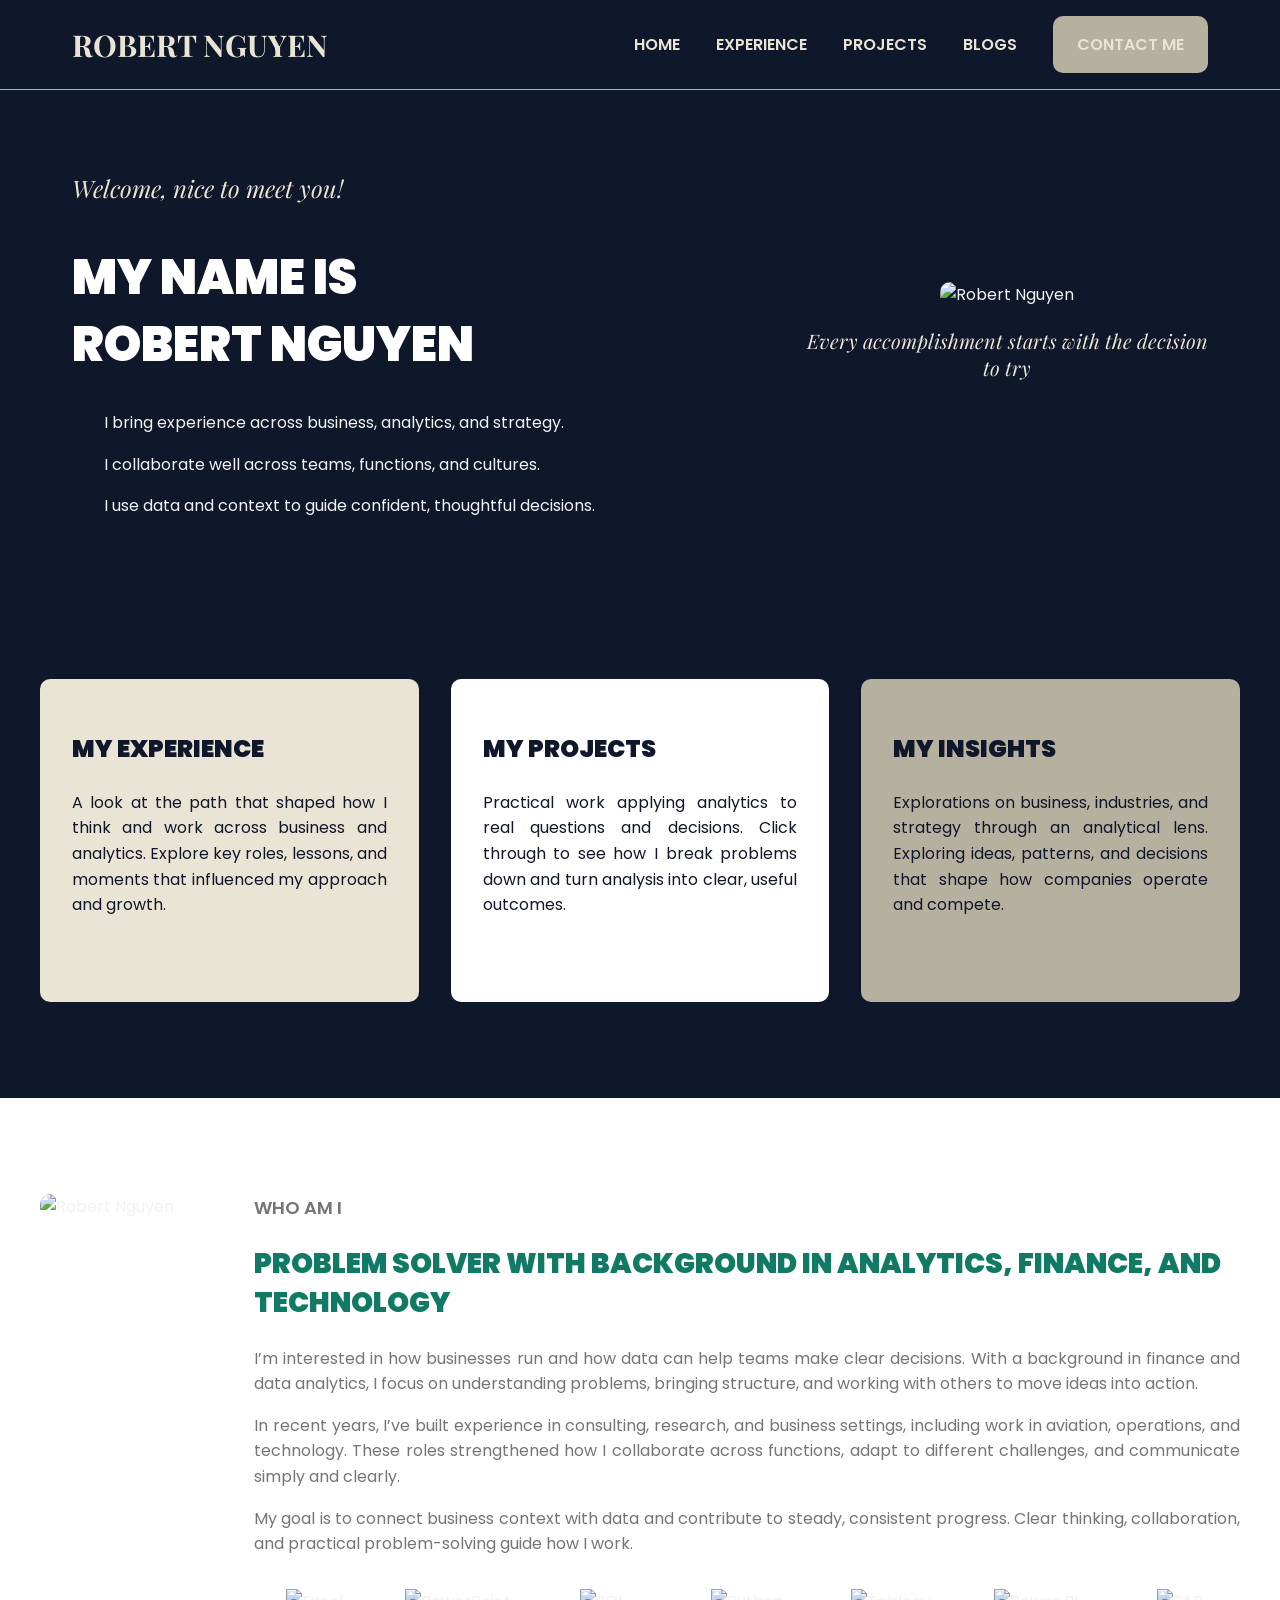
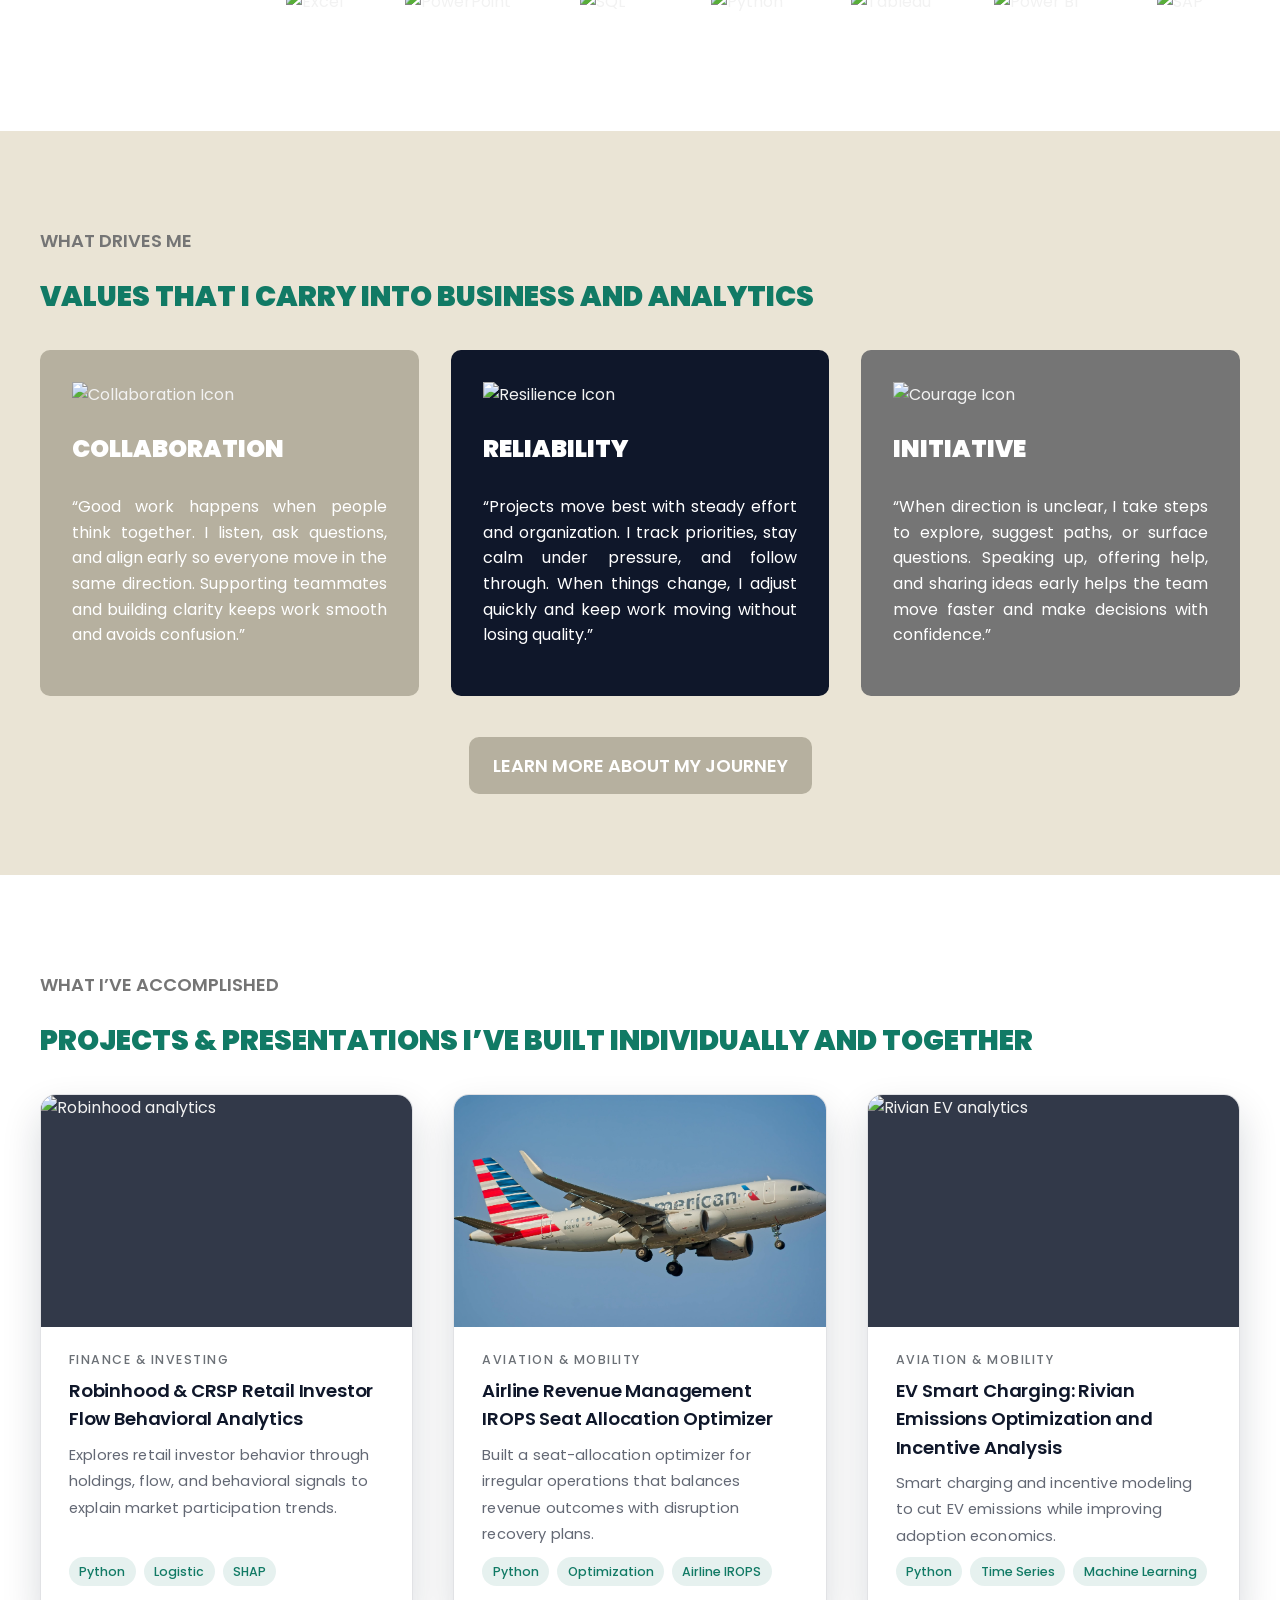
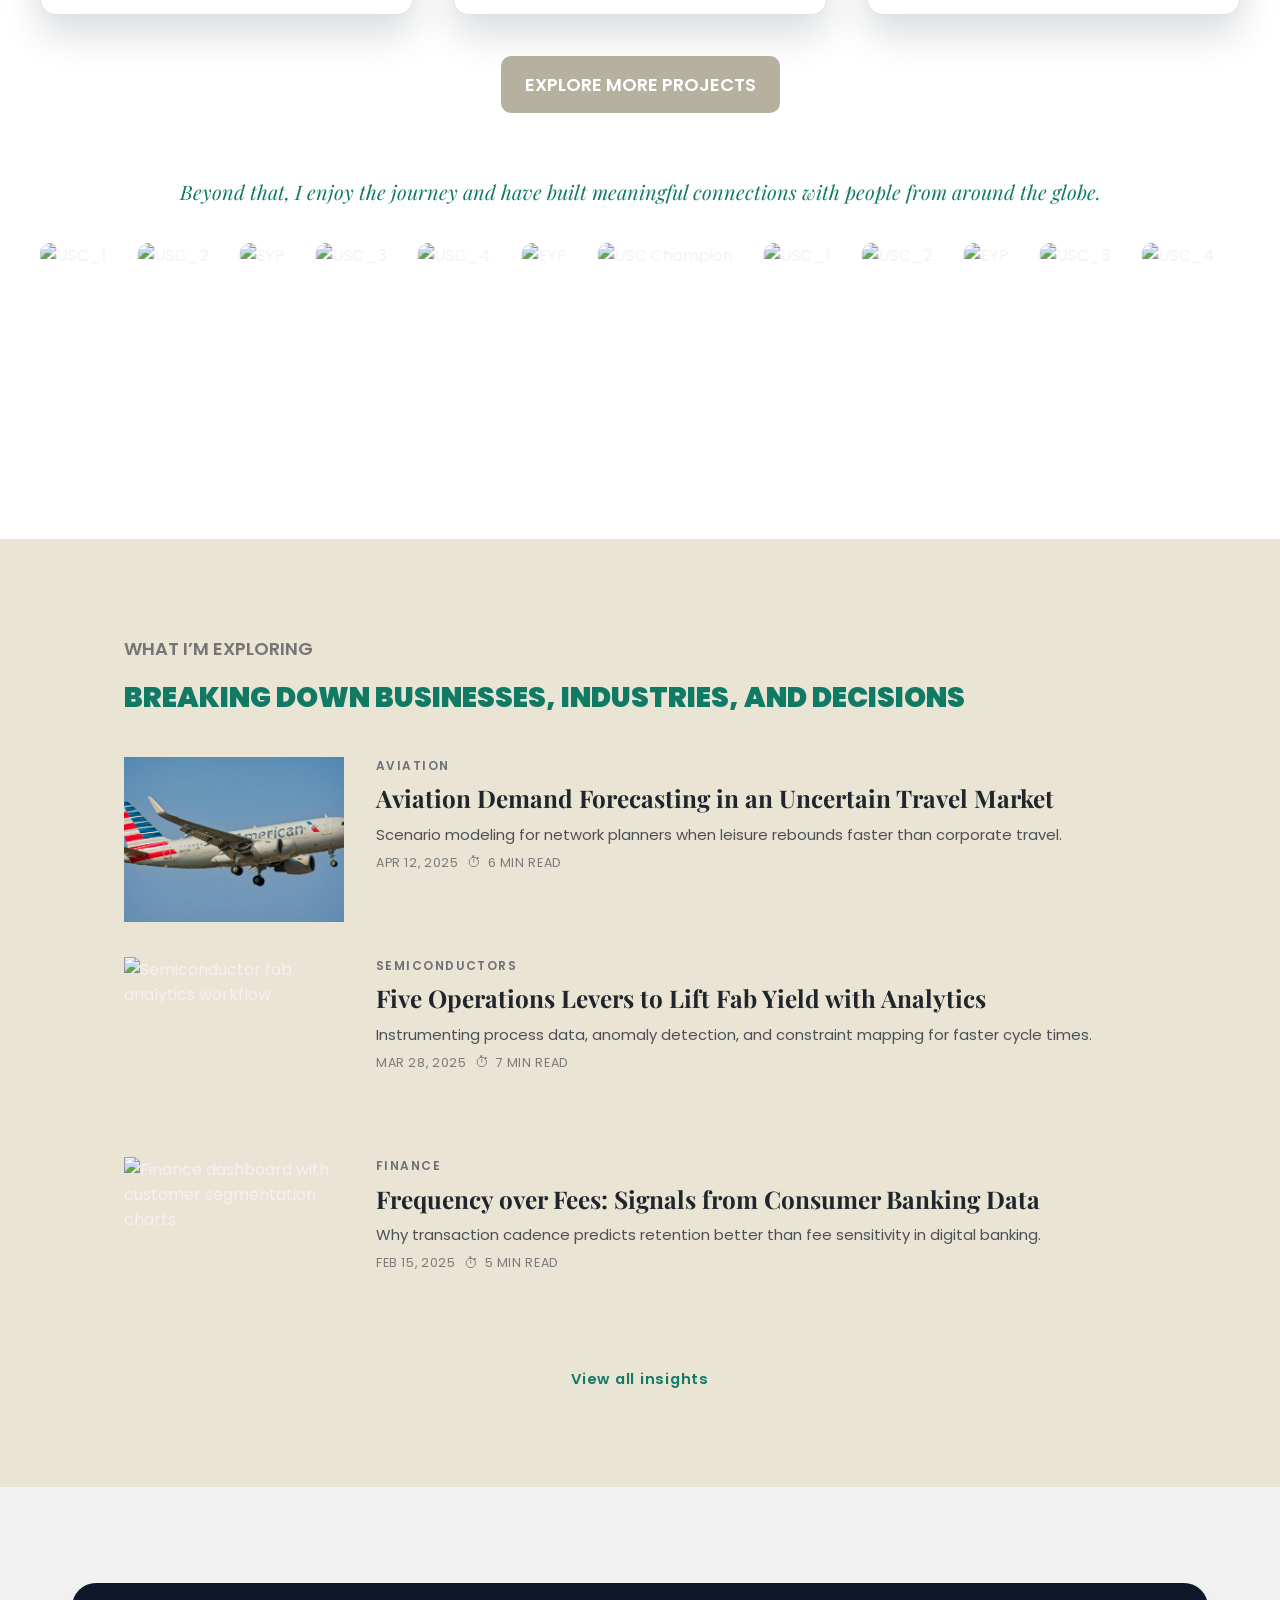
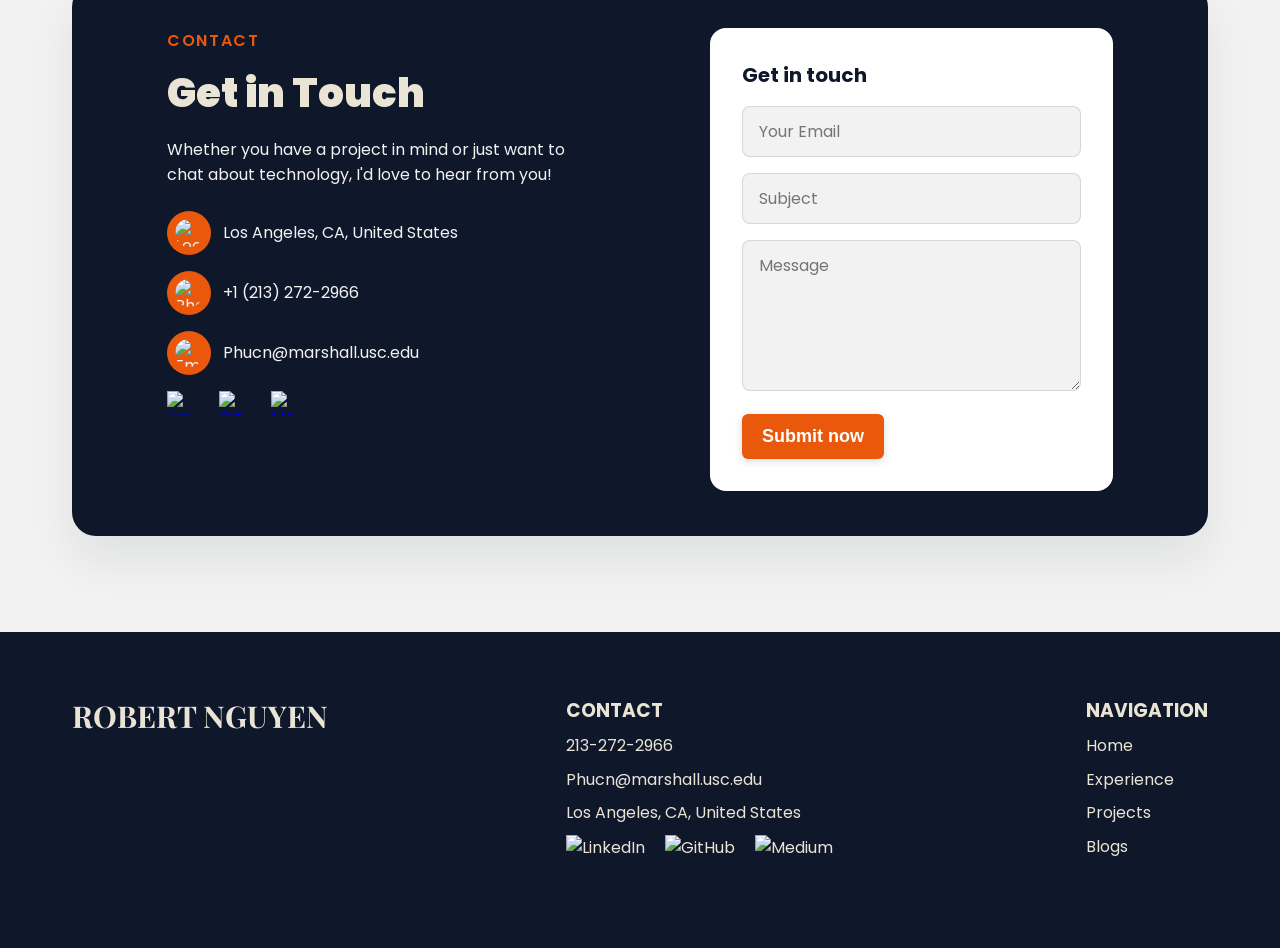
==== index.html @ 3554403c "update" ====
<!DOCTYPE html>
<html lang="en">
<head>
  <meta charset="utf-8" />
  <meta name="viewport" content="width=device-width, initial-scale=1.0, maximum-scale=1.0, user-scalable=no" />
  <title>Robert Nguyen | Home</title>
  <link href="https://fonts.googleapis.com/css2?family=Playfair+Display:wght@600;700&family=Poppins:wght@400;600;900&display=swap" rel="stylesheet" />
  <link rel="icon" href="favicon.ico" type="image/x-icon" sizes="any" />

  <!-- Google tag (gtag.js) -->
  <script async src="https://www.googletagmanager.com/gtag/js?id=G-C8GLRVX10Y"></script>
  <script>
    window.dataLayer = window.dataLayer || [];
    function gtag(){dataLayer.push(arguments);}
    gtag('js', new Date());
  
    gtag('config', 'G-C8GLRVX10Y');
  </script> 
  
  <style>
    *, *::before, *::after {
      box-sizing: border-box;
    }

    :root {
      --01: #f2f2f2;
      --02: #eae4d5;
      --03: #b6b09f;
      --04: #0f172a;
      --05: #ffffff;
      --06: #117a65;
      --07: #ea580c;
      --08: #757575;

      --font-playfair: 'Playfair Display', serif;
      --font-poppins: 'Poppins', sans-serif;
    }

    body {
      margin: 0;
      font-family: var(--font-poppins);
      background-color: var(--04);
      color: var(--01);
    }

    header.site-header {
      background-color: var(--04);
      display: flex;
      justify-content: center;
      align-items: center;
      padding: 1rem 0;
      position: fixed;
      width: 100%;
      top: 0;
      z-index: 1000;
      border-bottom: 1px solid var(--03);
    }

    .nav-container {
      display: flex;
      justify-content: space-between;
      align-items: center;
      max-width: 1200px;
      width: 100%;
      padding: 0 2rem;
      position: relative;
    }
    
    .logo, .footer-brand h2 {
      font-family: var(--font-playfair);
      font-size: 30px;
      font-weight: 700;
      color: var(--02);
      text-decoration: none;
    }

    .nav-menu {
      display: flex;
      align-items: center;
      gap: 2.25rem;
    }

    .nav-menu a {
      color: var(--02);
      text-decoration: none;
      font-weight: 600;
      font-size: 16px;
      transition: transform 0.2s ease, color 0.2s ease, text-shadow 0.2s ease;
    }

    .nav-menu a:hover {
      transform: scale(1.05);
      text-shadow: 0 0 6px var(--02);
    }

    .btn-contact {
      background-color: var(--03);
      color: var(--05);
      padding: 1rem 1.5rem;
      font-size: 16px;
      font-weight: 600;
      border-radius: 10px;
      text-align: center;
      text-decoration: none;
      transition: all 0.2s ease-in-out;
    }

    .btn-contact:hover {
      background-color: var(--06);
      transform: scale(1.05);
    }

    main {
      padding-top: 100px;
    }
    
    .menu-toggle {
      display: none;
      font-size: 28px;
      color: var(--05);
      background: none;
      border: none;
      z-index: 1001;
    }

    .intro-section {
      background-color: var(--04);
      padding: 3rem 0;
    }

    .intro-grid {
      display: flex;
      justify-content: space-between;
      align-items: center;
      max-width: 1200px;
      padding: 0 2rem;
      margin: 0 auto;
      gap: 2rem;
      flex-wrap: wrap;
      box-sizing: border-box; 
    }

    .intro-content {
      flex: 1 1 600px;
    }

    .intro-welcome {
      font-family: var(--font-playfair);
      font-style: italic;
      font-size: 1.5rem;
      color: var(--02);
    }

    .intro-name {
      font-family: var(--font-poppins);
      font-size: 3rem;
      font-weight: 900;
      color: var(--05);
      margin-bottom: 2rem;
      line-height: 1.4;
    }

    .intro-bullets {
      list-style: none;
      padding-left: 0;
    }

    .intro-bullets li {
      position: relative;
      padding-left: 2rem;
      margin-bottom: 1rem;
      font-size: 1rem;
      color: var(--01);
      line-height: 1.6
    }

    .intro-bullets li::before {
      content: "";
      background-image: url("Images/Icons/Bullet point.png");
      background-size: contain;
      background-repeat: no-repeat;
      width: 18px;
      height: 18px;
      position: absolute;
      left: 0;
      top: 50%;
      transform: translateY(-50%);
    }

    .intro-image {
      flex: 1 1 300px;
      text-align: center;
    }

    .intro-image img {
      max-width: 100%;
      height: auto;
      border-radius: 10px;
      background-color: transparent;
    }

    .intro-quote {
      font-family: var(--font-playfair);
      font-style: italic;
      font-size: 1.25rem;
      color: var(--02);
      margin-top: 1.25rem;
    }

    .cards-section {
      background-color: var(--04);
      padding: 6rem 2rem;
    }
    
    .cards-grid, .values-grid, .projects-grid {
      display: grid;
      grid-template-columns: repeat(auto-fit, minmax(280px, 1fr));
      gap: 2rem;
      max-width: 1200px;
      margin: auto;
    }

    .card {
      display: flex;
      flex-direction: column;
      justify-content: flex-start; 
      align-items: flex-start; 
      height: 100%; 
      padding: 2rem;
      border-radius: 10px;
      position: relative;
      transition: transform 0.3s ease;
      text-decoration: none; 
      width: 100%;   
      box-sizing: border-box;
    }

    .card h2, .value-card h3, .project-title {
      font-family: var(--font-poppins);
      font-size: 1.5rem;
      font-weight: 900;
      color: var(--04);
    }
    
    .card p, .value-card p {
      font-family: var(--font-poppins);
      font-size: 1rem;
      line-height: 1.6;
      color: var(--04);
      text-align: justify;
      margin-top: 0.25rem;
    }

    .card .arrow {
      width: 28px;
      height: 28px;
      background-image: url("Images/Icons/Arrow.png");
      background-size: contain;
      background-repeat: no-repeat;
      background-position: left center;
      margin-top: 0.5rem;
    }
    
    .card:hover {
      transform: translateY(-5px);
    }
    
    .card-story {
      background-color: var(--02);
    }
    
    .card-experience {
      background-color: var(--05);
    }
    
    .card-work {
      background-color: var(--03);
    }

    .who-section, .projects-section {
      background-color: var(--05);
      padding: 6rem 2rem;
    }
    
    .who-grid {
      display: flex;
      flex-wrap: wrap;
      align-items: flex-start;
      justify-content: center;
      max-width: 1200px;
      margin: auto;
      gap: 5rem;
    }
    
    .who-image img {
      width: 100%;
      max-width: 360px;
      border-radius: 10px;
    }

    .who-label, .values-label, .projects-label {
      font-family: var(--font-poppins);
      font-weight: 600;
      font-size: 1.125rem;
      color: var(--08);
      text-transform: uppercase;
      margin-bottom: 1rem;
    }
   
    .who-title, .values-title, .projects-title, .contact-title {
      font-family: var(--font-poppins);
      font-weight: 900;
      font-size: 1.75rem;
      color: var(--06);
      line-height: 1.4;
      margin-bottom: 1.45rem;
    }
      
    .who-content {
      flex: 1 1 300px;
    }

    .who-content p {
      font-size: 1rem;
      color: var(--08);
      line-height: 1.6;
      text-align: justify;
    }
    
    .skills-row {
      display: grid;
      grid-template-columns: repeat(auto-fit, minmax(80px, 1fr));
      gap: 1.5rem;
      justify-items: center;
      margin-top: 2rem;
    }
    
    .skills-row img {
      height: 46px;
      width: auto;
      object-fit: contain;
    }

    .values-section {
      background-color: var(--02);
      padding: 6rem 2rem;
    }
    
    .values-container, .projects-container {
      max-width: 1200px;
      margin: auto;
    }

    .values-title, .projects-title {
      margin-bottom: 2.125rem;
    }
    
    .values-grid, .projects-grid {
      margin-bottom: 3.5rem;
    }
    
    .value-card {
      padding: 2rem;
      border-radius: 10px;
      background-color: var(--03);
      display: flex;
      flex-direction: column;
      justify-content: flex-start; 
      align-items: flex-start; 
      height: 100%; 
    }

    .icon img {
      width: 30px;
      height: auto;
    }
    
    .value-card h3, .value-card p {
      color: var(--05)
    }
    
    .value-resilience {
      background-color: var(--04);
    }

    .value-courage {
      background-color: var(--08);
    }
    
    .values-button, .projects-button {
      text-align: center;
    }
    
    .btn-learn-more, .btn-explore-more, .contact-submit {
      background-color: var(--03);
      color: var(--05);
      padding: 1rem 1.5rem;
      font-weight: 600;
      font-size: 1.125rem;
      border: none;
      border-radius: 10px;
      text-align: center;
      text-decoration: none;
      transition: all 0.2s ease-in-out;
    }
    
    .btn-learn-more:hover, .btn-explore-more:hover {
      background-color: var(--06);
      transform: scale(1.05);
    }

    .projects-grid {
      grid-template-columns: repeat(auto-fit, minmax(320px, 1fr));
      gap: 2.5rem;
      align-items: stretch;
    }

    .project-card {
      display: flex;
      flex-direction: column;
      background: var(--05);
      border-radius: 16px;
      overflow: hidden;
      border: 1px solid rgba(15, 23, 42, 0.12);
      box-shadow: 0 18px 38px rgba(15, 23, 42, 0.16);
      text-decoration: none;
      color: inherit;
      transition: transform 0.3s ease, box-shadow 0.3s ease, border-color 0.3s ease;
    }

    .project-card:hover {
      transform: translateY(-6px);
      border-color: rgba(17, 122, 101, 0.4);
      box-shadow: 0 26px 52px rgba(15, 23, 42, 0.2);
    }

    .project-card:focus-visible {
      outline: 3px solid var(--07);
      outline-offset: 4px;
    }

    .project-media {
      position: relative;
      aspect-ratio: 16 / 10;
      overflow: hidden;
      background: rgba(15, 23, 42, 0.85);
    }

    .project-media img {
      width: 100%;
      height: 100%;
      object-fit: cover;
      display: block;
      transition: transform 0.35s ease;
    }

    .project-card:hover .project-media img,
    .project-card:focus-visible .project-media img {
      transform: scale(1.05);
    }

    .project-body {
      flex: 1;
      display: flex;
      flex-direction: column;
      gap: 0.5rem;
      padding: 1.5rem 1.75rem 1.75rem;
      background: var(--05);
    }

    .project-meta {
      font-family: var(--font-poppins);
      font-size: 0.78rem;
      font-weight: 500;
      letter-spacing: 0.12em;
      color: #6b7076;
      text-transform: uppercase;
    }

    .project-title {
      margin: 0;
      font-family: var(--font-poppins);
      font-size: 1.14rem;
      font-weight: 600;
      letter-spacing: -0.01em;
      color: var(--04);
      line-height: 1.55;
    }

    .project-desc {
      margin: 0;
      font-size: 0.92rem;
      font-weight: 400;
      color: rgba(15, 23, 42, 0.65);
      line-height: 1.8;
      letter-spacing: 0.01em;
    }

    .project-tags {
      margin-top: auto;
      display: flex;
      flex-wrap: wrap;
      gap: 0.5rem;
    }

    .project-tag {
      font-family: var(--font-poppins);
      font-size: 0.78rem;
      font-weight: 500;
      padding: 0.32rem 0.65rem;
      border-radius: 999px;
      background: rgba(17, 122, 101, 0.1);
      color: var(--06);
      white-space: nowrap;
    }

    @media (max-width: 768px) {
      .projects-grid {
        gap: 1.75rem;
      }

      .project-card {
        border-radius: 14px;
      }

      .project-body {
        padding: 1.25rem 1.5rem 1.5rem;
      }

      .project-title {
        font-size: 1.1rem;
      }

      .project-desc {
        font-size: 0.9rem;
      }
    }

    .projects-footer {
      font-family: var(--font-playfair);
      font-style: italic;
      color: var(--06);
      text-align: center;
      margin-top: 5rem;
      font-size: 1.25rem;
    }
    
    .project-slider {
      margin-top: 2.375rem;
      overflow: hidden;
      position: relative;
    }
    
    .slider-track {
      display: flex;
      gap: 2rem;
      width: max-content;
      will-change: transform;
      animation: slide 25s linear infinite;
      backface-visibility: hidden;
      transform: translateZ(0);
    }
    
    .slider-track img {
      height: 200px;
      width: auto;
      border-radius: 10px;
      flex-shrink: 0;
    }
    
    @keyframes slide {
      from { transform: translateX(0); }
      to { transform: translateX(-50%); }
    }

    .insights-section {
      background-color: var(--02);
      padding: 6rem 2rem;
    }

    .insights-container {
      max-width: 1080px;
      margin: 0 auto;
      padding: 0 1.5rem;
    }

    .insights-header {
      text-align: left;
      max-width: 960px;
      margin: 0 0 2.5rem;
    }

    .insights-label {
      font-family: var(--font-poppins);
      font-weight: 600;
      font-size: 1.125rem;
      color: var(--08);
      text-transform: uppercase;
      margin-bottom: 1rem;
      display: block;
    }

    .insights-title {
      margin: 0 0 1.45rem;
      font-family: var(--font-poppins);
      font-weight: 900;
      font-size: 1.75rem;
      color: var(--06);
      line-height: 1.4;
    }

    .insights-grid {
      display: flex;
      flex-direction: column;
      gap: 2.2rem;
    }

    .blog-card {
      display: grid;
      grid-template-columns: minmax(0, 220px) 1fr;
      gap: 2rem;
      text-decoration: none;
      color: inherit;
      background: transparent;
    }

    .blog-card:hover .blog-title {
      color: #0f172a;
    }

    .blog-media {
      aspect-ratio: 4 / 3;
      position: relative;
      overflow: hidden;
    }

    .blog-media img {
      width: 100%;
      height: 100%;
      object-fit: cover;
      display: block;
    }

    .blog-body {
      display: flex;
      flex-direction: column;
      gap: 0.4rem;
      padding: 0;
    }

    .blog-tag {
      font-family: var(--font-poppins);
      font-size: 0.75rem;
      font-weight: 600;
      letter-spacing: 0.12em;
      text-transform: uppercase;
      color: #6b7076;
    }

    .blog-title {
      margin: 0;
      font-family: var(--font-playfair);
      font-size: 1.52rem;
      font-weight: 700;
      color: #1f252b;
      line-height: 1.45;
      text-decoration: underline;
      text-decoration-color: transparent;
      text-decoration-thickness: 2px;
      text-underline-offset: 6px;
      transition: color 0.2s ease, text-decoration-color 0.2s ease;
    }

    .blog-card:hover .blog-title,
    .blog-card:focus-visible .blog-title {
      color: #0f172a;
      text-decoration-color: rgba(15, 23, 42, 0.5);
    }

    .blog-desc {
      margin: 0;
      font-size: 0.93rem;
      line-height: 1.55;
      color: #4d5054;
    }

    .blog-meta {
      display: inline-flex;
      align-items: center;
      gap: 0.55rem;
      font-size: 0.78rem;
      letter-spacing: 0.05em;
      text-transform: uppercase;
      color: rgba(31, 37, 43, 0.55);
    }

    .blog-meta span {
      display: inline-flex;
      align-items: center;
      gap: 0.35rem;
    }

    .blog-read::before {
      content: "⏱";
      font-size: 0.9rem;
    }

    .insights-footer {
      margin-top: 2.75rem;
      text-align: center;
    }

    .insights-view-all {
      display: inline-flex;
      align-items: center;
      gap: 0.4rem;
      font-size: 0.92rem;
      font-weight: 600;
      color: var(--06);
      text-decoration: none;
      letter-spacing: 0.05em;
    }

    .insights-view-all:hover {
      color: var(--07);
    }


    .contact-section {
      background-color: var(--01);
      padding: 6rem 2rem;
      text-align: left;
    }

    .contact-container {
      max-width: 1200px;
      margin: 0 auto;
      padding: 0 2rem;
    }

    .contact-grid {
      display: grid;
      grid-template-columns: repeat(auto-fit, minmax(320px, 1fr));
      gap: 2.5rem;
      padding: 2.75rem;
      background: var(--04);
      border-radius: 24px;
      border: 1px solid rgba(15, 23, 42, 0.12);
      box-shadow: 0 24px 48px rgba(15, 23, 42, 0.08);
      box-sizing: border-box;
    }

    .contact-form-wrapper {
      width: 100%;
      display: flex;
      align-items: center;
    }

    .contact-form {
      width: 100%;
      background: var(--05);
      padding: 2rem;
      border-radius: 16px;
      color: var(--04);
      box-shadow: inset 0 1px 0 rgba(255, 255, 255, 0.2);
    }

    .contact-info ul {
      list-style: none;
      padding: 0;
      margin: 1.5rem 0 0;
    }

    .contact-info ul li {
      display: flex;
      align-items: center;
      gap: 0.75rem;
      margin-bottom: 1rem;
      flex-wrap: wrap;
      line-height: 1.4;
      color: var(--01);
    }

    .contact-info ul li:last-child {
      margin-bottom: 0;
      gap: 1rem;
    }

    .contact-icon {
      width: 44px;
      height: 44px;
      background: var(--07);
      padding: 8px;
      border-radius: 50%;
      flex-shrink: 0;
    }

    .contact-info ul li.contact-links a {
      display: inline-flex;
      align-items: center;
      justify-content: center;
      margin-right: 0.75rem;
    }

    .contact-info ul li.contact-links a:last-child {
      margin-right: 0;
    }

    .contact-info ul li.contact-links img.footer-icon {
      margin: 0;
    }

    @media (min-width: 768px) {
      .contact-info, .contact-form-wrapper {
        max-width: 80%;
        margin: 0 auto;
      }
    }

    .contact-title {
      color: var(--02);
      font-size: 2.5rem;
      margin: 0.75rem 0 1rem;
    }

    .contact-label {
      display: inline-block;
      color: var(--07);
      text-transform: uppercase;
      letter-spacing: 0.1em;
      font-weight: 600;
    }

    .contact-subtitle {
      font-family: var(--font-poppins);
      font-size: 1rem;
      color: var(--01);
      margin-bottom: 1.25rem;
    }

    .contact-form-title {
      margin: 0 0 1rem 0;
      font-size: 1.25rem;
      color: var(--04);
    }

    .contact-form input,
    .contact-form textarea {
      width: 100%;
      padding: 0.75rem 1rem;
      margin-bottom: 1rem;
      font-size: 1rem;
      font-family: var(--font-poppins);
      border: 1px solid rgba(15, 23, 42, 0.12);
      border-radius: 8px;
      background-color: var(--01);
      color: var(--04);
    }

    .contact-form textarea {
      resize: vertical;
    }
    
    .contact-submit {
      background: var(--07);
      color: var(--05);
      padding: 0.75rem 1.25rem;
      border-radius: 6px;
      border: none;
      font-weight: 700;
      transition: background 0.18s ease, transform 0.18s ease, box-shadow 0.18s ease;
      box-shadow: 0 2px 8px rgba(0,0,0,.15);
      will-change: transform, box-shadow;
    }

    .contact-submit:hover {
      background: var(--06);         
      transform: translateY(-1px) scale(1.03);
      box-shadow: 0 8px 20px rgba(0,0,0,.18);
    }

    .contact-submit:active {
      transform: translateY(0) scale(0.98); 
      box-shadow: 0 2px 8px rgba(0,0,0,.12);
    }

    .contact-submit.is-busy,
    .contact-submit:disabled {
      opacity: 0.9;
      cursor: progress;
      transform: none;
      box-shadow: 0 2px 8px rgba(0,0,0,.12);
    }

    .contact-submit.is-busy {
      position: relative;
      color: transparent; 
    }
    .contact-submit.is-busy::after {
      content: "";
      position: absolute;
      inset: 0;
      margin: auto;
      width: 18px;
      height: 18px;
      border-radius: 50%;
      border: 2.5px solid rgba(255,255,255,0.55);
      border-top-color: rgba(255,255,255,1);
      animation: spin 0.8s linear infinite;
    }

    .thank-you {
      display: none;
      margin-top: 0.85rem;
      font-size: 1rem;
      font-weight: 600;
      color: var(--07);
      font-family: var(--font-poppins);
    }

    @media (max-width: 768px) {
      .contact-section {
        padding: 4.5rem 1.5rem;
      }

      .contact-container {
        padding: 0;
      }

      .contact-grid {
        padding: 1.75rem;
        border-radius: 20px;
        gap: 2rem;
      }

      .contact-form {
        padding: 1.5rem;
      }

      .contact-title {
        font-size: 2rem;
      }

      .contact-icon {
        width: 36px;
        height: 36px;
      }
    }

    @media (max-width: 480px) {
      .contact-section {
        padding: 4rem 1rem;
      }

      .contact-grid {
        padding: 1.25rem;
      }

      .contact-form input,
      .contact-form textarea {
        font-size: 0.95rem;
        padding: 0.65rem 0.85rem;
      }

      .contact-form-title {
        font-size: 1.1rem;
      }
    }
    @keyframes spin { to { transform: rotate(360deg); } }
    
    .site-footer {
      background-color: var(--04);
      color: var(--02);
      padding: 4rem 2rem 5rem;
    }
    
    .footer-container {
      max-width: 1200px;
      margin: 0 auto;
      display: flex;
      flex-wrap: wrap;
      padding: 0 2rem;
      gap: 5rem;
      justify-content: space-between;
      align-items: flex-start;
    }
    
    .footer-brand h2,
    .footer-contact h3,
    .footer-nav h3 {
      margin-top: 0;
      padding-top: 0;
    }

    .footer-contact h3,
    .footer-nav h3 {
      color: var(--02);
      margin-bottom: 0.5rem;
    }

    .footer-contact ul,
    .footer-nav ul {
      list-style: none;
      padding: 0;
      margin: 0;
    }
    
    .footer-contact li,
    .footer-nav li {
      font-size: 1rem;
      line-height: 1.6;
      color: var(--02);
      margin-bottom: 0.5rem;
    }
    
    .footer-contact a,
    .footer-nav a {
      color: var(--02);
      text-decoration: none;
      transition: color 0.2s ease;
    }

    .footer-contact a:hover,
    .footer-nav a:hover {
      color: var(--05);
    }

    .footer-icon {
      width: 24px;
      height: 24px;
      margin-right: 1rem;
      vertical-align: middle;
    }
    
/* Responsive for mobile */
    @media (max-width: 768px) {
      .nav-container {
        flex-direction: column;
        align-items: center;
        gap: 1rem;
        padding: 1rem;
      }

      .logo, .footer-brand h2 {
        font-size: 28px;
        margin-bottom: 0.5rem;
      }

      .menu-toggle {
        display: block;
        position: absolute;
        right: 2rem;
        top: 1rem;
      }

      .nav-menu {
        flex-direction: column;
        align-items: center;
        justify-content: center;
        gap: 0.75rem;
        width: 100%;
        background-color: var(--04);
        padding: 0;
        position: absolute;
        top: 70px;
        left: 0;
        overflow: hidden;
        max-height: 0;
        opacity: 0;
        transition: all 0.3s ease;
      }

      .nav-menu.show {
        max-height: 500px;
        padding: 1rem 0;
        opacity: 1;
      }

      .nav-menu a {
        width: 100%;
        text-align: center;
        padding: 0.75rem 0;
      }

      .insights-section { padding: 5rem 1.5rem; }
      .insights-title { font-size: 1.6rem; }
      .insights-grid { gap: 1.75rem; }
      .blog-card { grid-template-columns: 1fr; gap: 1.1rem; }
      .blog-media { aspect-ratio: 5 / 3; }
      .blog-body { gap: 0.35rem; }
      .blog-title { font-size: 1.4rem; }
      .values-button { display: flex; justify-content: center; }
      .values-button .btn-learn-more {
        width: 100%;
        max-width: 320px;
        font-size: 1rem;
        padding: 0.85rem 1rem;
        display: inline-flex;
        justify-content: center;
      }

      .intro-grid {
        flex-direction: column;
        text-align: center;
      }

      .intro-content, .intro-image {
        flex: 1 1 100%;
      }

      .intro-welcome {
        font-size: 1.5rem;
        margin-bottom: 2.5rem;
      }
      
      .intro-name {
        font-size: 2.25rem;
      }

      .intro-bullets {
        padding-left: 1.5rem;
        text-align: left;
      }

      .intro-quote, .projects-footer {
        font-size: 1.125rem;
      }
      
      .card, .value-card {
        padding: 1.75rem;
        font-size: 0.875rem;
      }

      .card h2, .value-card h3 {
        font-size: 1.25rem;
      }
    
      .card .arrow {
        width: 22px;
        height: 22px;
        align-self: flex-start;
      }
      
      .who-grid {
        flex-direction: column;
        align-items: center;
        text-align: center;
      }
      
      .who-title {
        font-size: 1.5rem;
        text-align: center;
        margin-bottom: 1.75rem;
      }
      
      .values-title, .projects-title {
        font-size: 1.5rem;
        text-align: center;        
        margin-bottom: 2.375rem;
      }
      
      .who-content {
        flex: 1 1 100%;
      }
      
      .values-label, .projects-label {
        text-align: center;
        display: block;
        width: 100%;
        margin-bottom: 1.25rem;
      }

      .intro-bullets li, .card p, .who-content p, .value-card p, .project-desc {
        font-size: 0.875rem;
      }

      .contact-title {
        font-size: 1.625rem;
      }
      
      .contact-subtitle, .contact-form input, .contact-form textarea {
        font-size: 0.95rem;
      }

      .thank-you {
        font-size: 1rem;
      }
      
      .footer-container {
        flex-direction: column;
        align-items: center;
        gap: 0.75rem;
      }

      .footer-contact h3, .footer-nav h3, .footer-contact ul, .footer-nav ul, .footer-contact li, .footer-nav li {
        text-align: center;
      }
    }
  </style>
</head>
  
<body>
  <header class="site-header">
    <div class="nav-container">
      <a class="logo" href="https://Robertn02.github.io/website/">ROBERT NGUYEN</a>

      <button class="menu-toggle" id="menu-toggle" aria-expanded="false" aria-controls="nav-menu">☰</button>

      <nav class="nav-menu" id="nav-menu">
        <a href="https://Robertn02.github.io/website/">HOME</a>
        <a href="https://Robertn02.github.io/website/experience/">EXPERIENCE</a>
        <a href="https://Robertn02.github.io/website/projects/">PROJECTS</a>
        <a href="https://Robertn02.github.io/website/blogs/">BLOGS</a>
        <a href="#contact" class="btn-contact">CONTACT ME</a>
      </nav>
    </div>
  </header>

  <main>
    <section class="intro-section" id="home">
      <div class="intro-grid">
        <div class="intro-content">
          <p class="intro-welcome">Welcome, nice to meet you!</p>
          <h1 class="intro-name">MY NAME IS<br>ROBERT NGUYEN</h1>
          <ul class="intro-bullets">
            <li>I bring experience across business, analytics, and strategy.</li>
            <li>I collaborate well across teams, functions, and cultures.</li>
            <li>I use data and context to guide confident, thoughtful decisions.</li>
          </ul>
        </div>
        <div class="intro-image">
          <img src="Images/Personal_1.JPG" alt="Robert Nguyen">
          <p class="intro-quote">Every accomplishment starts with the decision to try<br>
        </div>
      </div>
    </section>

    <section class="cards-section">
      <div class="cards-grid">
        
        <a href="https://Robertn02.github.io/website/experience/" class="card card-story">
          <h2>MY EXPERIENCE</h2>
          <p>A look at the path that shaped how I think and work across business and analytics. Explore key roles, lessons, and moments that influenced my approach and growth.</p>
          <div class="arrow"></div>
        </a>
    
        <a href="https://Robertn02.github.io/website/projects/" class="card card-experience">
          <h2>MY PROJECTS</h2>
          <p>Practical work applying analytics to real questions and decisions. Click through to see how I break problems down and turn analysis into clear, useful outcomes.</p>
          <div class="arrow"></div>
        </a>
    
        <a href="https://Robertn02.github.io/website/blogs" class="card card-work">
          <h2>MY INSIGHTS</h2>
          <p>Explorations on business, industries, and strategy through an analytical lens. Exploring ideas, patterns, and decisions that shape how companies operate and compete.</p>
          <div class="arrow"></div>
        </a>
    
      </div>
    </section>

    <section class="who-section">
      <div class="who-grid">
        <div class="who-image">
          <img src="Images/Personal_2.JPG" alt="Robert Nguyen">
        </div>
        <div class="who-content">
          <div class="who-label">WHO AM I</div>
          <h2 class="who-title">PROBLEM SOLVER WITH BACKGROUND IN ANALYTICS, FINANCE, AND TECHNOLOGY</h2>
          <p>I’m interested in how businesses run and how data can help teams make clear decisions. With a background in finance and data analytics, I focus on understanding problems, bringing structure, and working with others to move ideas into action.</p>
          <p>In recent years, I’ve built experience in consulting, research, and business settings, including work in aviation, operations, and technology. These roles strengthened how I collaborate across functions, adapt to different challenges, and communicate simply and clearly.</p>
          <p>My goal is to connect business context with data and contribute to steady, consistent progress. Clear thinking, collaboration, and practical problem-solving guide how I work.</p>
    
          <div class="skills-row">
            <img src="Images/Logos/Excel.png" alt="Excel">
            <img src="Images/Logos/PowerPoint.png" alt="PowerPoint">
            <img src="Images/Logos/SQL.png" alt="SQL">
            <img src="Images/Logos/Python.png" alt="Python">
            <img src="Images/Logos/Tableau.png" alt="Tableau">
            <img src="Images/Logos/Power BI.png" alt="Power BI">
            <img src="Images/Logos/SAP.png" alt="SAP">
          </div>
        </div>
      </div>
    </section>

    <section class="values-section">
      <div class="values-container">
        <div class="values-label">WHAT DRIVES ME</div>
        <h2 class="values-title">VALUES THAT I CARRY INTO BUSINESS AND ANALYTICS</h2>
    
        <div class="values-grid">
          <div class="value-card value-collab">
            <div class="icon"><img src="Images/Icons/diversity.png" alt="Collaboration Icon" /></div>
            <h3>COLLABORATION</h3>
            <p>“Good work happens when people think together. I listen, ask questions, and align early so everyone move in the same direction. Supporting teammates and building clarity keeps work smooth and avoids confusion.”</p>
          </div>
    
          <div class="value-card value-resilience">
            <div class="icon"><img src="Images/Icons/verified.png" alt="Resilience Icon" /></div>
            <h3>RELIABILITY</h3>
            <p>“Projects move best with steady effort and organization. I track priorities, stay calm under pressure, and follow through. When things change, I adjust quickly and keep work moving without losing quality.”</p>
          </div>
    
          <div class="value-card value-courage">
            <div class="icon"><img src="Images/Icons/bulb.png" alt="Courage Icon" /></div>
            <h3>INITIATIVE</h3>
            <p>“When direction is unclear, I take steps to explore, suggest paths, or surface questions. Speaking up, offering help, and sharing ideas early helps the team move faster and make decisions with confidence.”</p>
          </div>
        </div>
    
        <div class="values-button">
          <a href="https://Robertn02.github.io/website/experience/" class="btn-learn-more">LEARN MORE ABOUT MY JOURNEY</a>
        </div>
      </div>
    </section>

    <section class="projects-section">
      <div class="projects-container">
        <div class="projects-label">WHAT I’VE ACCOMPLISHED</div>
        <h2 class="projects-title">PROJECTS & PRESENTATIONS I’VE BUILT INDIVIDUALLY AND TOGETHER</h2> 
    
        <div class="projects-grid">
          <!-- Example card -->
        <a href="https://github.com/Robertn02/Robinhood-CRSP-Retail-Investor-Flow-Behavioral-Analytics"
          class="project-card" aria-label="Finance">
          <div class="project-media">
            <img src="Images/Projects/Robinhood.jpg" alt="Robinhood analytics">
          </div>
          <div class="project-body">
            <div class="project-meta">Finance & Investing</div>
            <h3 class="project-title">Robinhood & CRSP Retail Investor Flow Behavioral Analytics</h3>
            <p class="project-desc">Explores retail investor behavior through holdings, flow, and behavioral signals to explain market participation trends.</p>
            <div class="project-tags">
              <span class="project-tag">Python</span>
              <span class="project-tag">Logistic</span>
              <span class="project-tag">SHAP</span>
            </div>
          </div>
        </a>

        <a href="https://github.com/Robertn02/Airline-Revenue-Management-IROPS-Seat-Allocation-Optimizer"
          class="project-card" aria-label="Aviation">
          <div class="project-media">
            <img src="Images/Projects/AA.jpg" alt="Airline revenue management">
          </div>
          <div class="project-body">
            <div class="project-meta">Aviation & Mobility</div>
            <h3 class="project-title">Airline Revenue Management IROPS Seat Allocation Optimizer</h3>
            <p class="project-desc">Built a seat-allocation optimizer for irregular operations that balances revenue outcomes with disruption recovery plans.</p>
            <div class="project-tags">
              <span class="project-tag">Python</span>
              <span class="project-tag">Optimization</span>
              <span class="project-tag">Airline IROPS</span>
            </div>
          </div>
        </a>

        <a href="https://github.com/Robertn02/Rivian-SCE-EV-Smart-Charging-Emissions-and-Incentive-Analysis"
          class="project-card" aria-label="Aviation">
          <div class="project-media">
            <img src="Images/Projects/Rivian.jpg" alt="Rivian EV analytics">
          </div>
          <div class="project-body">
            <div class="project-meta">Aviation & Mobility</div>
            <h3 class="project-title">EV Smart Charging: Rivian Emissions Optimization and Incentive Analysis</h3>
            <p class="project-desc">Smart charging and incentive modeling to cut EV emissions while improving adoption economics.</p>
            <div class="project-tags">
              <span class="project-tag">Python</span>
              <span class="project-tag">Time Series</span>
              <span class="project-tag">Machine Learning</span>
            </div>
          </div>
        </a>
      </div>

      <div class="projects-button">
        <a href="https://Robertn02.github.io/website/projects/" class="btn-explore-more">EXPLORE MORE PROJECTS</a>
      </div>
  
      <p class="projects-footer">Beyond that, I enjoy the journey and have built meaningful connections with people from around the globe.</p>
  
      <div class="project-slider">
        <div class="slider-track">
          <img src="Images/Slider/USC_1.JPG" alt="USC_1">
          <img src="Images/Slider/USC_2.jpg" alt="USC_2">
          <img src="Images/Slider/EYP_1.JPG" alt="EYP">
          <img src="Images/Slider/USC_3.jpg" alt="USC_3">            
          <img src="Images/Slider/USC_4.JPG" alt="USC_4">
          <img src="Images/Slider/EYP_2.JPG" alt="EYP">
          <img src="Images/Slider/Champion.jpg" alt="USC Champion">
        </div>
      </div>
    </section>
    
    <section class="insights-section">
      <div class="insights-container">
        <div class="insights-header">
          <span class="insights-label">WHAT I’M EXPLORING</span>
          <h2 class="insights-title">BREAKING DOWN BUSINESSES, INDUSTRIES, AND DECISIONS</h2>
        </div>

        <div class="insights-grid">
          <a class="blog-card" href="https://medium.com/@Robertn02/aviation-demand-forecasting-in-an-uncertain-travel-market-123" target="_blank" rel="noopener">
            <div class="blog-media">
              <img src="Images/Projects/AA.jpg" alt="Airport transportation analytics dashboard" />
            </div>
            <div class="blog-body">
              <span class="blog-tag">Aviation</span>
              <h3 class="blog-title">Aviation Demand Forecasting in an Uncertain Travel Market</h3>
              <p class="blog-desc">Scenario modeling for network planners when leisure rebounds faster than corporate travel.</p>
              <div class="blog-meta">
                <span class="blog-date">Apr 12, 2025</span>
                <span class="blog-read">6 min read</span>
              </div>
            </div>
          </a>

          <a class="blog-card" href="https://medium.com/@Robertn02/semiconductor-yield-levers-operations-analytics-456" target="_blank" rel="noopener">
            <div class="blog-media">
              <img src="Images/Projects/Semiconductor.jpg" alt="Semiconductor fab analytics workflow" />
            </div>
            <div class="blog-body">
              <span class="blog-tag">Semiconductors</span>
              <h3 class="blog-title">Five Operations Levers to Lift Fab Yield with Analytics</h3>
              <p class="blog-desc">Instrumenting process data, anomaly detection, and constraint mapping for faster cycle times.</p>
              <div class="blog-meta">
                <span class="blog-date">Mar 28, 2025</span>
                <span class="blog-read">7 min read</span>
              </div>
            </div>
          </a>

          <a class="blog-card" href="https://medium.com/@Robertn02/frequency-over-fees-insights-from-consumer-banking-data-789" target="_blank" rel="noopener">
            <div class="blog-media">
              <img src="Images/Projects/Robinhood.jpg" alt="Finance dashboard with customer segmentation charts" />
            </div>
            <div class="blog-body">
              <span class="blog-tag">Finance</span>
              <h3 class="blog-title">Frequency over Fees: Signals from Consumer Banking Data</h3>
              <p class="blog-desc">Why transaction cadence predicts retention better than fee sensitivity in digital banking.</p>
              <div class="blog-meta">
                <span class="blog-date">Feb 15, 2025</span>
                <span class="blog-read">5 min read</span>
              </div>
            </div>
          </a>
        </div>

        <div class="insights-footer">
          <a class="insights-view-all" href="https://medium.com/@Robertn02" target="_blank" rel="noopener">View all insights</a>
        </div>
      </div>
    </section>
    
    <section class="contact-section" id="contact">
      <div class="contact-container">
        <div class="contact-grid">
          <div class="contact-info">
            <span class="contact-label">Contact</span>
            <h2 class="contact-title">Get in Touch</h2>
            <p class="contact-subtitle">Whether you have a project in mind or just want to chat about technology, I'd love to hear from you!</p>

            <ul>
              <li><img src="Images/Icons/location_on.png" alt="Location icon" class="contact-icon"/>Los Angeles, CA, United States</li>
              <li><img src="Images/Icons/call.png" alt="Phone icon" class="contact-icon"/>+1 (213) 272-2966</li>
              <li><img src="Images/Icons/mail.png" alt="Email icon" class="contact-icon"/>Phucn@marshall.usc.edu</li>
              <li class="contact-links">
                <a href="https://www.linkedin.com/in/phucnh2402/" target="_blank" rel="noopener"><img src="Images/Logos/LinkedIn.webp" alt="LinkedIn2" class="footer-icon" /></a>
                <a href="https://github.com/Robertn02" target="_blank" rel="noopener"><img src="Images/Logos/GitHub.png" alt="GitHub2" class="footer-icon" /></a>
                <a href="https://medium.com/@Robertn02" target="_blank" rel="noopener"><img src="Images/Logos/Medium.png" alt="Medium2" class="footer-icon" /></a>
              </li>
            </ul>
          </div>

          <div class="contact-form-wrapper">
            <form id="contactForm" class="contact-form" action="#" method="POST">
              <h3 class="contact-form-title">Get in touch</h3>
              <input type="email" name="email" placeholder="Your Email" required />
              <input type="text" name="subject" placeholder="Subject" />
              <textarea name="message" placeholder="Message" rows="5" required></textarea>
              <input type="hidden" name="source" value="Home">
              <button type="submit" class="contact-submit">Submit now</button>
              <div id="thankYouMessage" class="thank-you">Thanks for reaching out! I’ll be in touch soon.</div>
            </form>
          </div>
        </div>
      </div>
    </section>
  </main> 
  
  <footer class="site-footer">
    <div class="footer-container">
      <div class="footer-brand">
        <h2>ROBERT NGUYEN</h2>
      </div>

      <div class="footer-contact">
        <h3>CONTACT</h3>
        <ul>
          <li><a href="tel:+12132722966">213-272-2966</a></li>
          <li><a href="mailto:Phucn@marshall.usc.edu">Phucn@marshall.usc.edu</a></li>
          <li>Los Angeles, CA, United States</li>
          <li>
            <a href="https://www.linkedin.com/in/phucnh2402/" target="_blank" rel="noopener"><img src="Images/Logos/LinkedIn.webp" alt="LinkedIn" class="footer-icon" /></a>
            <a href="https://github.com/Robertn02" target="_blank" rel="noopener"><img src="Images/Logos/GitHub.png" alt="GitHub" class="footer-icon" /></a>
            <a href="https://medium.com/@Robertn02" target="_blank" rel="noopener"><img src="Images/Logos/Medium.png" alt="Medium" class="footer-icon" /></a>
          </li>
        </ul>
      </div>
    
      <div class="footer-nav">
        <h3>NAVIGATION</h3>
        <ul>
          <li><a href="https://Robertn02.github.io/website/">Home</a></li>
          <li><a href="https://Robertn02.github.io/website/experience/">Experience</a></li>
          <li><a href="https://Robertn02.github.io/website/projects/">Projects</a></li>
          <li><a href="https://Robertn02.github.io/website/blogs/">Blogs</a></li>
        </ul>
      </div>
    </div>
  </footer>
        
  <!-- Toggle menu visibility and icon -->
  <script>
    const toggleBtn = document.getElementById('menu-toggle');
    const navMenu = document.getElementById('nav-menu');

    if (toggleBtn && navMenu) {
      toggleBtn.addEventListener('click', () => {
        const expanded = toggleBtn.getAttribute('aria-expanded') === 'true';
        toggleBtn.setAttribute('aria-expanded', String(!expanded));
        navMenu.classList.toggle('show');
        toggleBtn.textContent = navMenu.classList.contains('show') ? '✕' : '☰';
      });
    }
  </script>

  <script>
    document.addEventListener('DOMContentLoaded', () => {
      const sliderTrack = document.querySelector('.slider-track');

      if (sliderTrack && !sliderTrack.dataset.looped) {
        sliderTrack.dataset.looped = 'true';
        sliderTrack.innerHTML += sliderTrack.innerHTML; // duplicate items for seamless loop
      }
    });
  </script>

  <script>
  const scriptURL = 'https://script.google.com/macros/s/AKfycbw6dTnsOkly42s5ulUaM93uMCB_9UTckrBbT0KCVS-44XFllEsEbmcS3huk0SaB7TafGg/exec';
  
  const form = document.getElementById('contactForm');
  const thankYou = document.getElementById('thankYouMessage');

  form.addEventListener('submit', async function (e) {
    e.preventDefault();

    const btn = form.querySelector('.contact-submit');
    const originalText = btn.textContent;
    const fd = new FormData(form);

    btn.classList.add('is-busy');
    btn.disabled = true;

    const fields = form.querySelectorAll('input:not([type="hidden"]), textarea, button');

    fields.forEach(el => el.disabled = true);

    try {
      const resp = await fetch(scriptURL, { method: 'POST', body: fd });

      let ok = false;
      try { ok = !!(await resp.json()).ok; } catch { ok = resp.ok; }

      if (ok) {
        form.reset();

        fields.forEach(el => el.style.display = 'none');
        thankYou.style.display = 'block';
      } else {
        alert('Submission failed. Please try again.');
        fields.forEach(el => el.disabled = false);
        btn.classList.remove('is-busy');
        btn.disabled = false;
        btn.textContent = originalText;
      }
    } catch (err) {
      console.error('Network or CORS error:', err);
      alert('Sorry, something went wrong!');
      fields.forEach(el => el.disabled = false);
      btn.classList.remove('is-busy');
      btn.disabled = false;
      btn.textContent = originalText;
    }
  });
  </script>
</body>
</html>
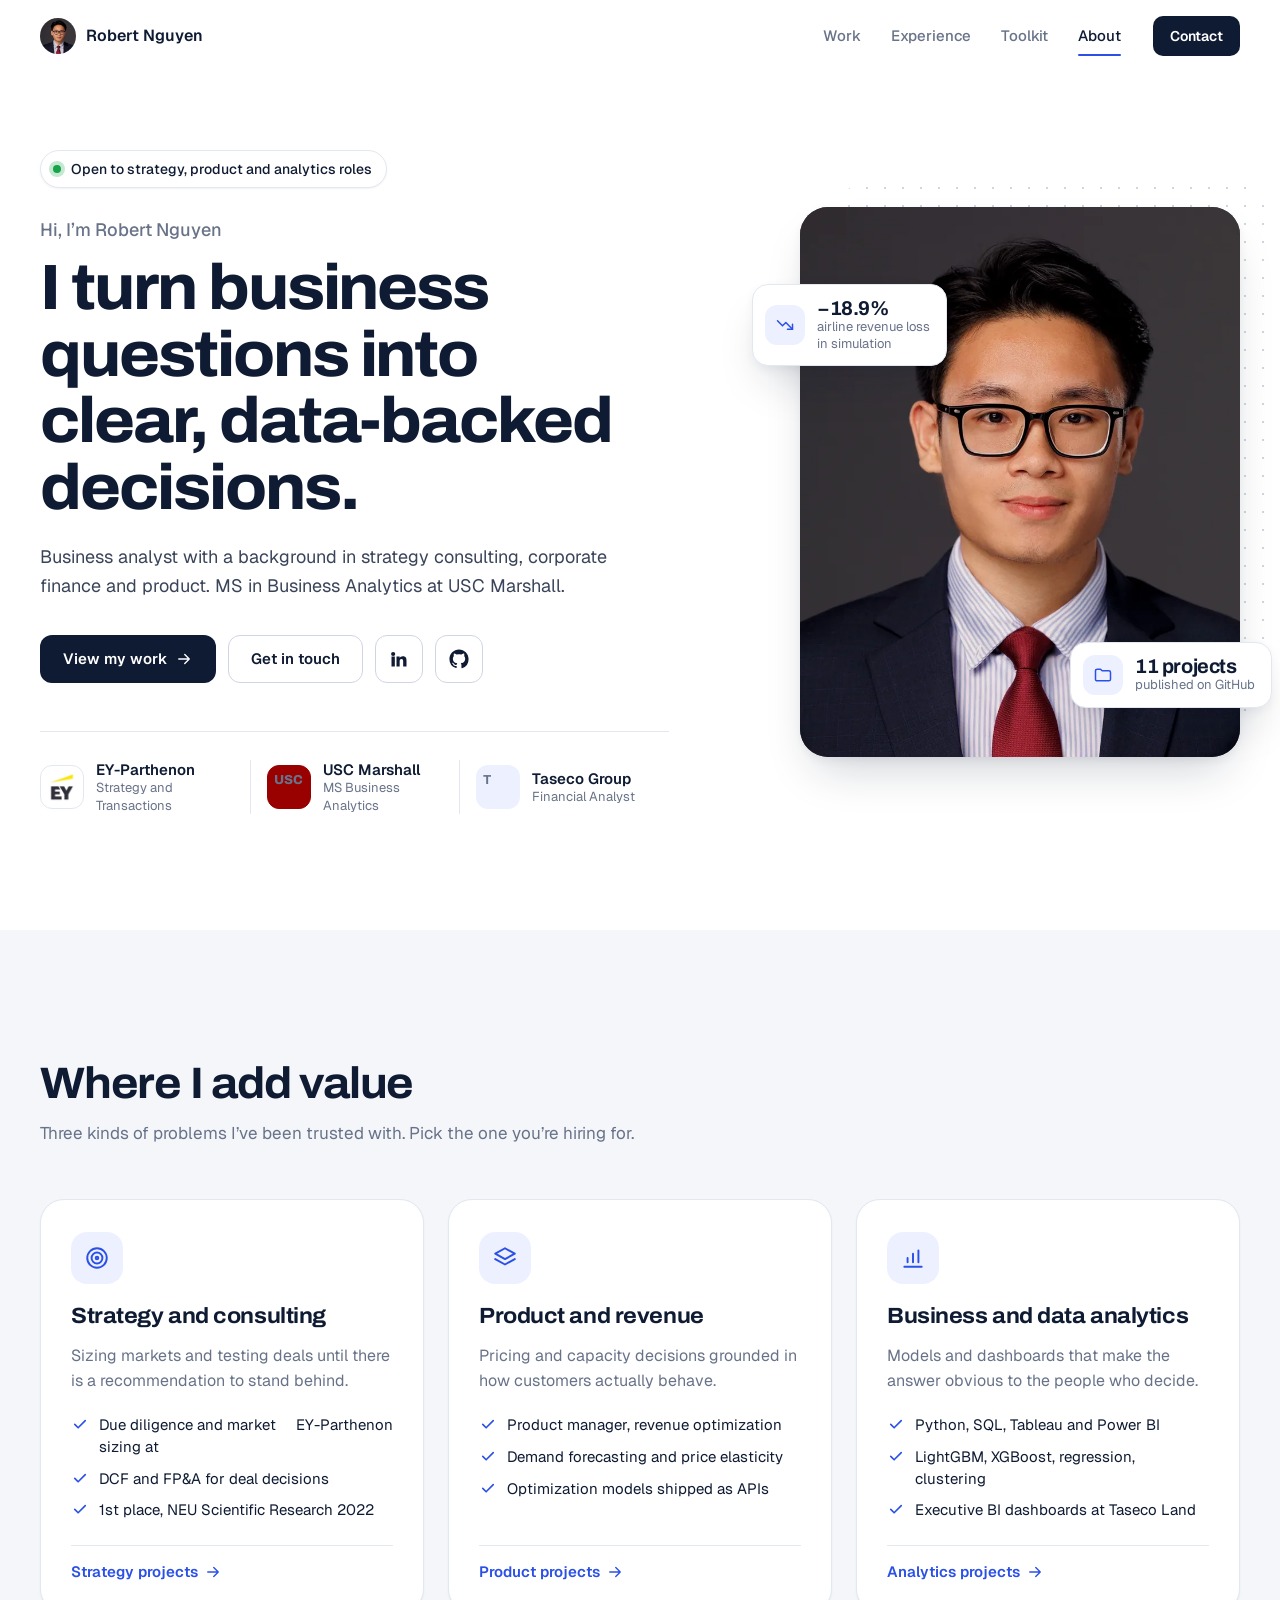
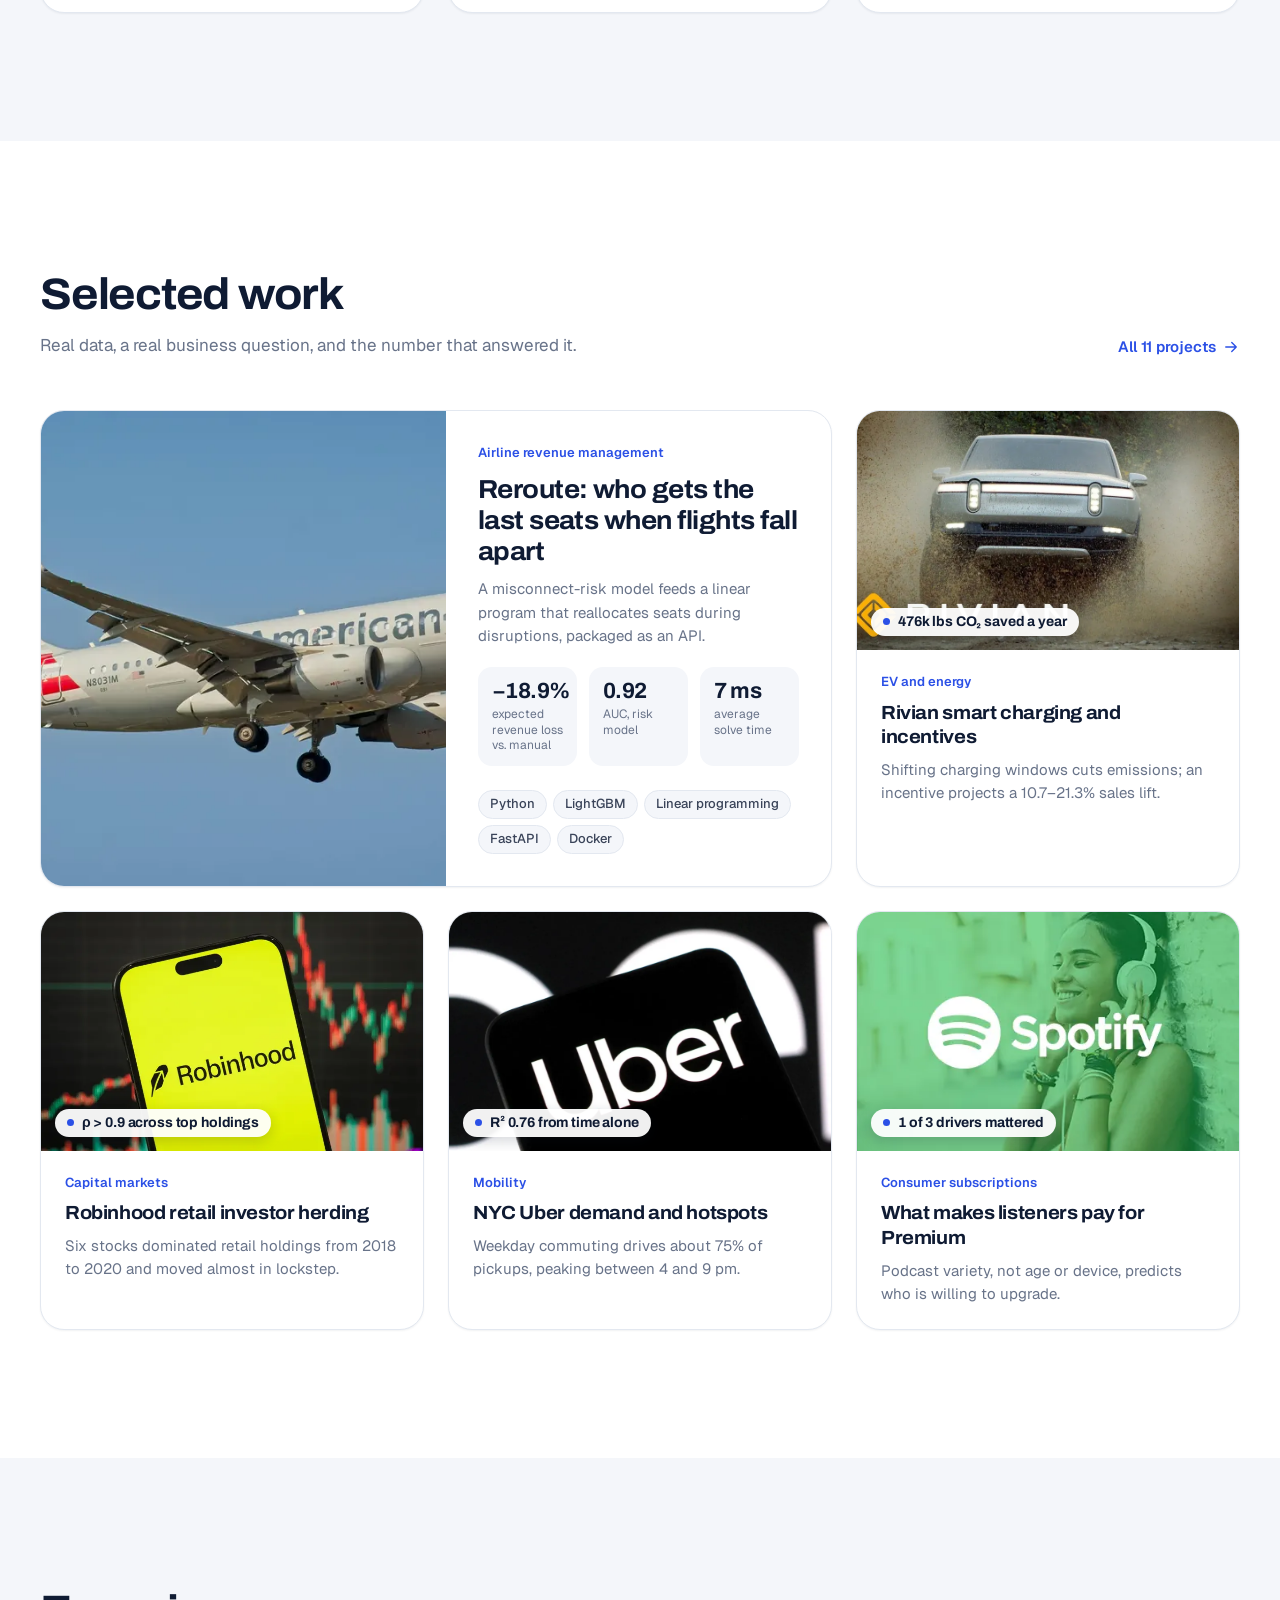
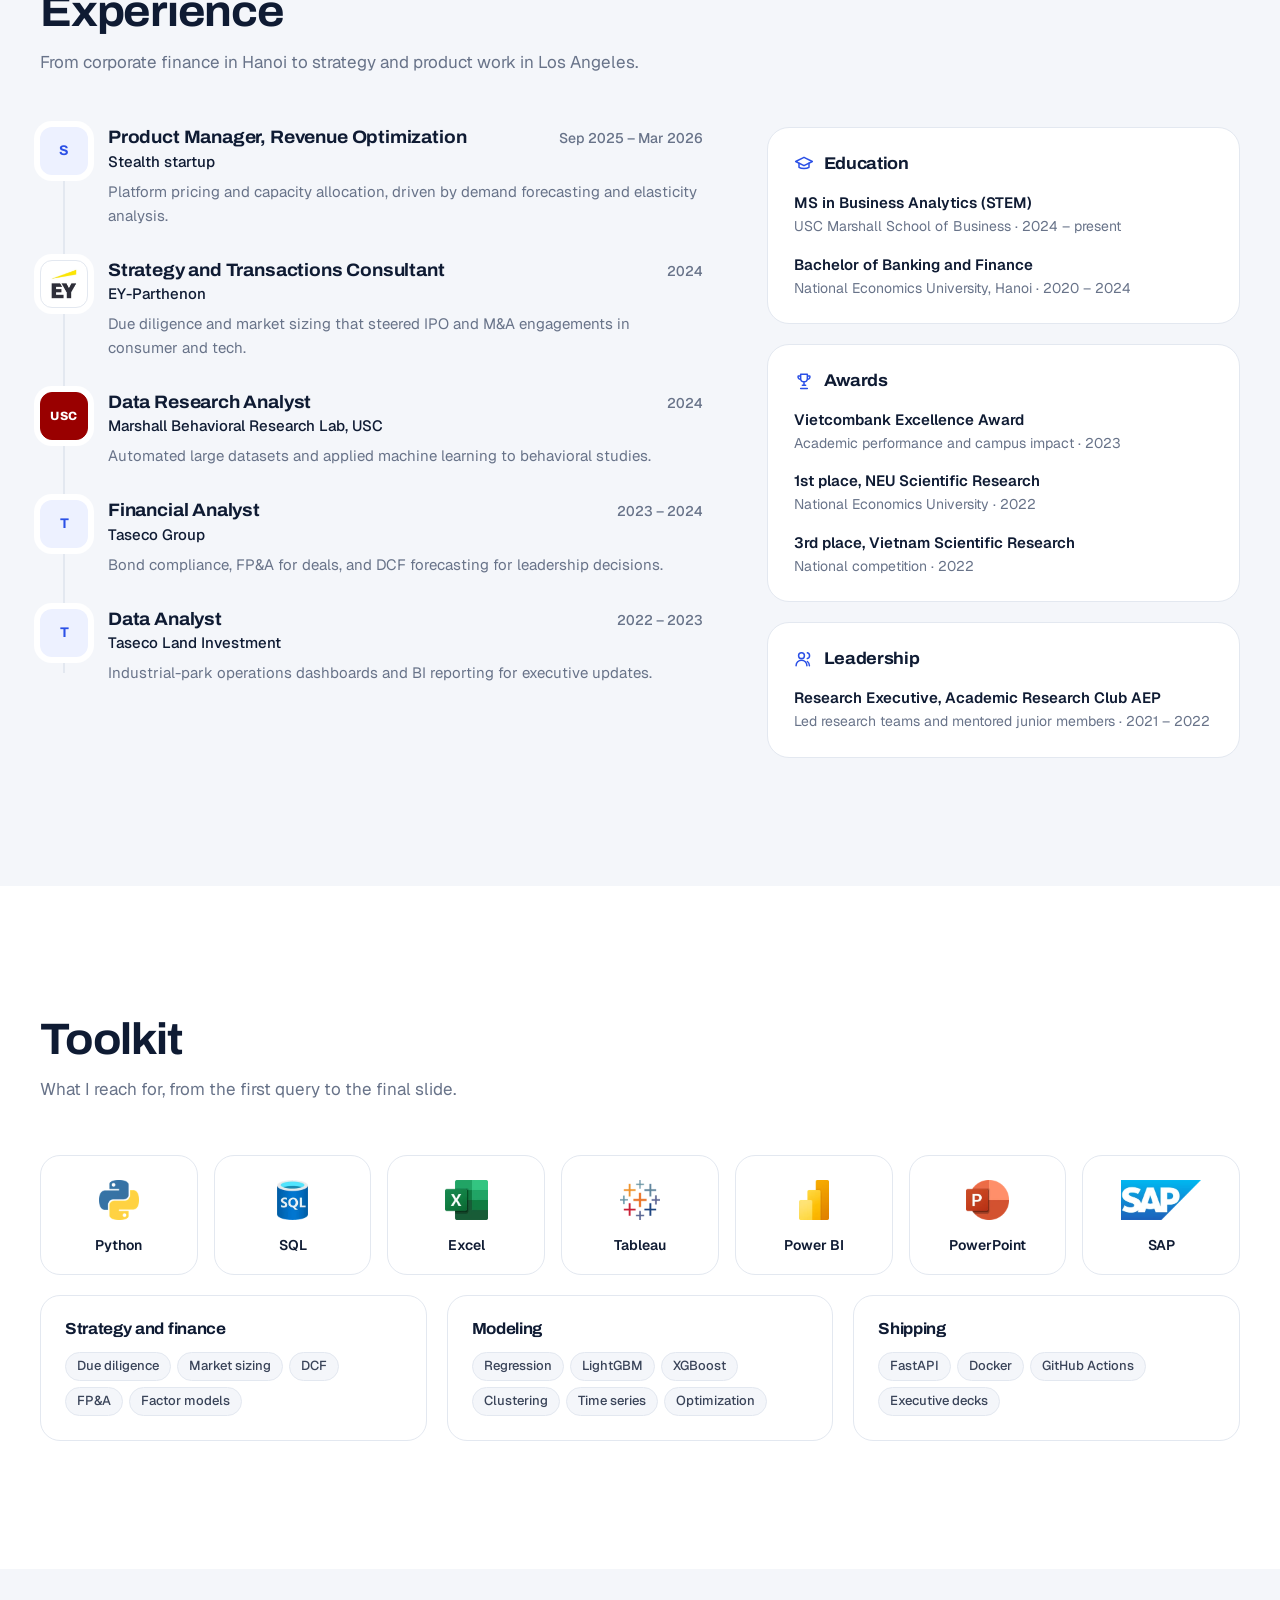
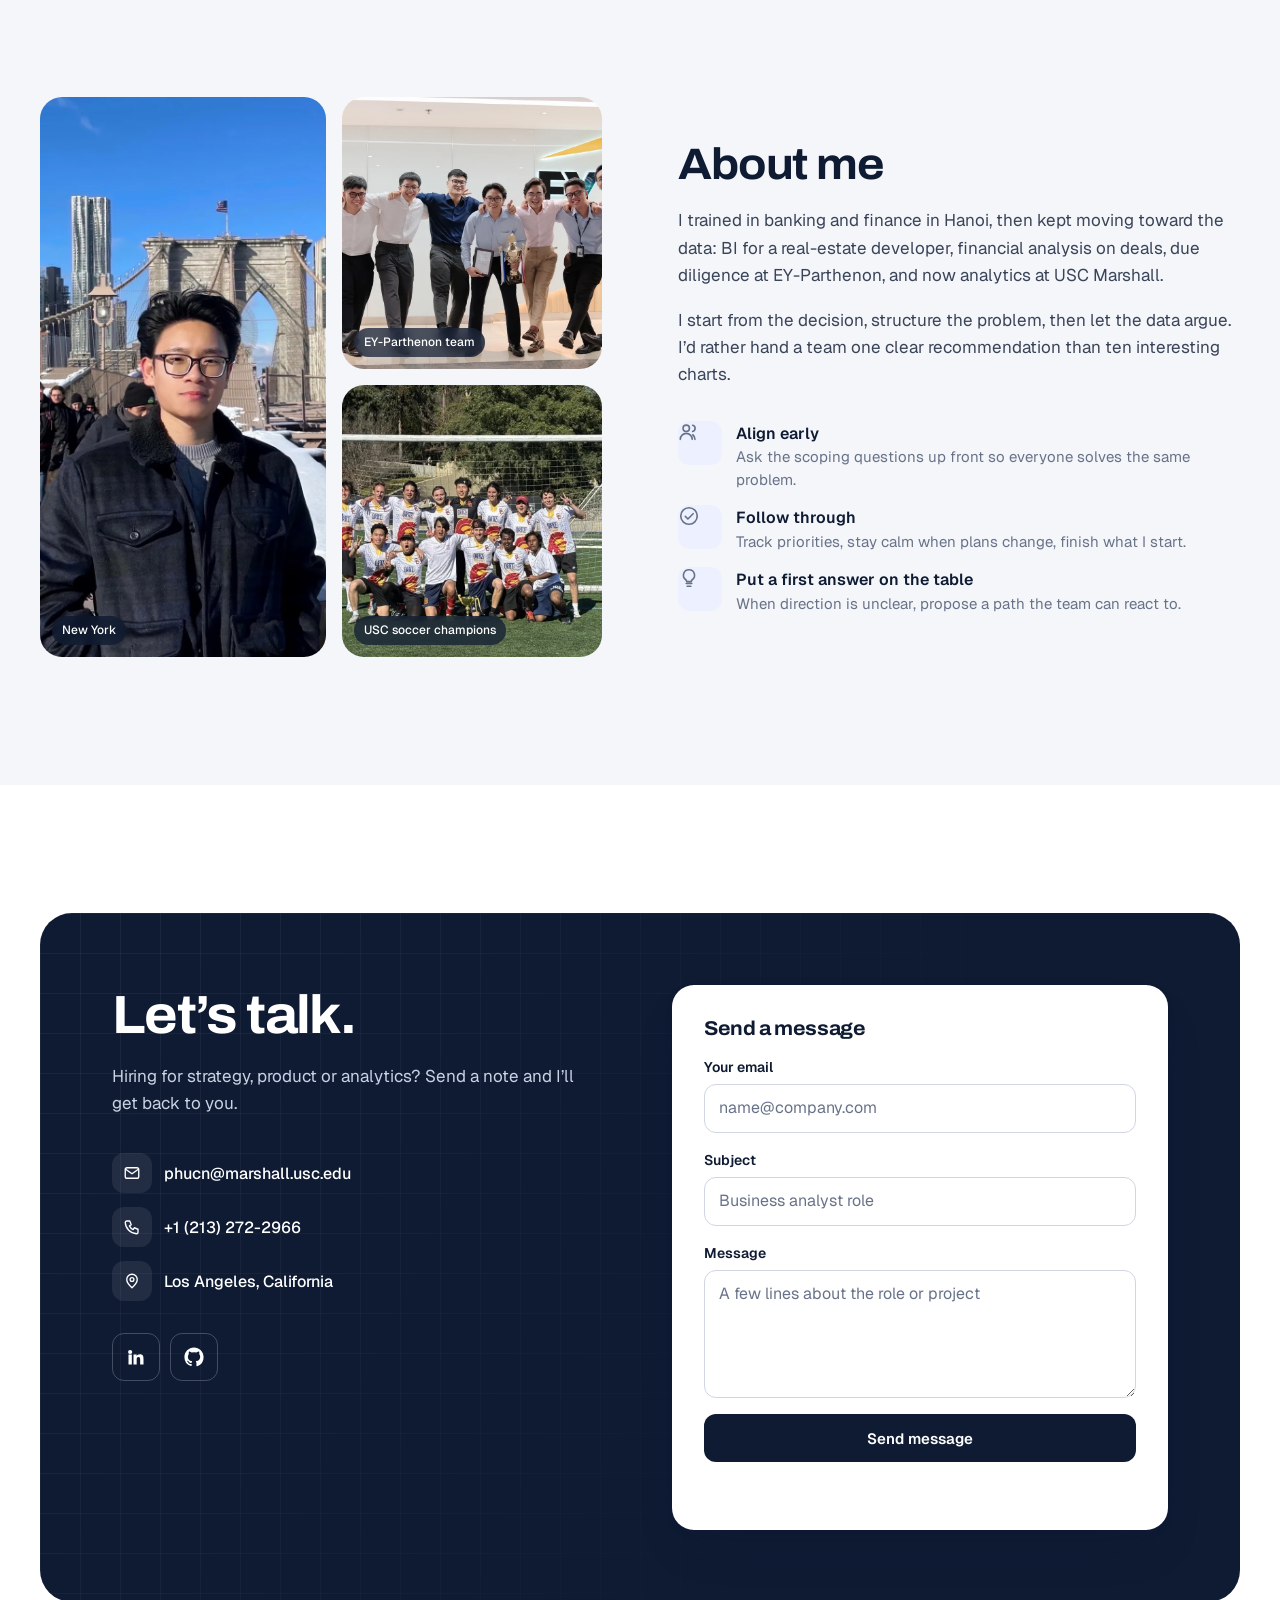
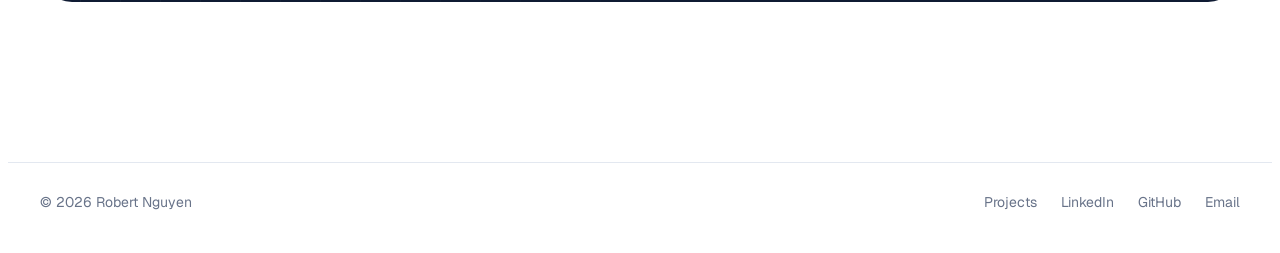
==== commit 0b13ff82: "Redesign portfolio: visual card layout, shared assets - Rebuild home page: hero with portrait and pr" ====
--- a/index.html
+++ b/index.html
@@ -1,11 +1,47 @@
 <!DOCTYPE html>
 <html lang="en">
 <head>
-  <meta charset="utf-8" />
-  <meta name="viewport" content="width=device-width, initial-scale=1.0, maximum-scale=1.0, user-scalable=no" />
-  <title>Robert Nguyen | Home</title>
-  <link href="https://fonts.googleapis.com/css2?family=Playfair+Display:wght@600;700&family=Poppins:wght@400;600;900&display=swap" rel="stylesheet" />
-  <link rel="icon" href="favicon.ico" type="image/x-icon" sizes="any" />
+  <meta charset="utf-8">
+  <meta name="viewport" content="width=device-width, initial-scale=1">
+  <title>Robert Nguyen | Strategy, product and analytics</title>
+  <meta name="description" content="Robert Nguyen: strategy, product and business analytics. EY-Parthenon, corporate finance, and an MS in Business Analytics at USC Marshall. Selected projects, experience and contact.">
+  <link rel="canonical" href="https://robertn02.github.io/website/">
+
+  <meta property="og:type" content="profile">
+  <meta property="og:title" content="Robert Nguyen | Strategy, product and analytics">
+  <meta property="og:description" content="I turn business questions into clear, data-backed decisions.">
+  <meta property="og:url" content="https://robertn02.github.io/website/">
+  <meta property="og:image" content="https://robertn02.github.io/website/assets/img/robert-og.jpg">
+  <meta name="twitter:card" content="summary">
+  <meta name="theme-color" content="#ffffff" media="(prefers-color-scheme: light)">
+  <meta name="theme-color" content="#0c1424" media="(prefers-color-scheme: dark)">
+
+  <link rel="icon" href="assets/img/favicon.svg" type="image/svg+xml">
+  <link rel="icon" href="favicon.ico" sizes="any">
+
+  <link rel="preconnect" href="https://fonts.googleapis.com">
+  <link rel="preconnect" href="https://fonts.gstatic.com" crossorigin>
+  <link rel="stylesheet" href="https://fonts.googleapis.com/css2?family=Archivo:wdth,wght@100..125,500..800&family=Geist:wght@400..700&display=swap">
+  <link rel="stylesheet" href="assets/css/site.css">
+  <link rel="preload" as="image" href="assets/img/robert-headshot.webp">
+
+  <script type="application/ld+json">
+  {
+    "@context": "https://schema.org",
+    "@type": "Person",
+    "name": "Robert Nguyen",
+    "url": "https://robertn02.github.io/website/",
+    "image": "https://robertn02.github.io/website/assets/img/robert-og.jpg",
+    "email": "mailto:phucn@marshall.usc.edu",
+    "address": { "@type": "PostalAddress", "addressLocality": "Los Angeles", "addressRegion": "CA", "addressCountry": "US" },
+    "alumniOf": [
+      { "@type": "CollegeOrUniversity", "name": "USC Marshall School of Business" },
+      { "@type": "CollegeOrUniversity", "name": "National Economics University" }
+    ],
+    "knowsAbout": ["Strategy consulting", "Product management", "Business analytics", "Revenue management", "Financial analysis"],
+    "sameAs": ["https://www.linkedin.com/in/phucnh2402/", "https://github.com/Robertn02"]
+  }
+  </script>
 
   <!-- Google tag (gtag.js) -->
   <script async src="https://www.googletagmanager.com/gtag/js?id=G-C8GLRVX10Y"></script>
@@ -13,1587 +49,440 @@
     window.dataLayer = window.dataLayer || [];
     function gtag(){dataLayer.push(arguments);}
     gtag('js', new Date());
-  
     gtag('config', 'G-C8GLRVX10Y');
-  </script> 
-  
-  <style>
-    *, *::before, *::after {
-      box-sizing: border-box;
-    }
-
-    :root {
-      --01: #f2f2f2;
-      --02: #eae4d5;
-      --03: #b6b09f;
-      --04: #0f172a;
-      --05: #ffffff;
-      --06: #117a65;
-      --07: #ea580c;
-      --08: #757575;
-
-      --font-playfair: 'Playfair Display', serif;
-      --font-poppins: 'Poppins', sans-serif;
-    }
-
-    body {
-      margin: 0;
-      font-family: var(--font-poppins);
-      background-color: var(--04);
-      color: var(--01);
-    }
-
-    header.site-header {
-      background-color: var(--04);
-      display: flex;
-      justify-content: center;
-      align-items: center;
-      padding: 1rem 0;
-      position: fixed;
-      width: 100%;
-      top: 0;
-      z-index: 1000;
-      border-bottom: 1px solid var(--03);
-    }
-
-    .nav-container {
-      display: flex;
-      justify-content: space-between;
-      align-items: center;
-      max-width: 1200px;
-      width: 100%;
-      padding: 0 2rem;
-      position: relative;
-    }
-    
-    .logo, .footer-brand h2 {
-      font-family: var(--font-playfair);
-      font-size: 30px;
-      font-weight: 700;
-      color: var(--02);
-      text-decoration: none;
-    }
-
-    .nav-menu {
-      display: flex;
-      align-items: center;
-      gap: 2.25rem;
-    }
-
-    .nav-menu a {
-      color: var(--02);
-      text-decoration: none;
-      font-weight: 600;
-      font-size: 16px;
-      transition: transform 0.2s ease, color 0.2s ease, text-shadow 0.2s ease;
-    }
-
-    .nav-menu a:hover {
-      transform: scale(1.05);
-      text-shadow: 0 0 6px var(--02);
-    }
-
-    .btn-contact {
-      background-color: var(--03);
-      color: var(--05);
-      padding: 1rem 1.5rem;
-      font-size: 16px;
-      font-weight: 600;
-      border-radius: 10px;
-      text-align: center;
-      text-decoration: none;
-      transition: all 0.2s ease-in-out;
-    }
-
-    .btn-contact:hover {
-      background-color: var(--06);
-      transform: scale(1.05);
-    }
-
-    main {
-      padding-top: 100px;
-    }
-    
-    .menu-toggle {
-      display: none;
-      font-size: 28px;
-      color: var(--05);
-      background: none;
-      border: none;
-      z-index: 1001;
-    }
-
-    .intro-section {
-      background-color: var(--04);
-      padding: 3rem 0;
-    }
-
-    .intro-grid {
-      display: flex;
-      justify-content: space-between;
-      align-items: center;
-      max-width: 1200px;
-      padding: 0 2rem;
-      margin: 0 auto;
-      gap: 2rem;
-      flex-wrap: wrap;
-      box-sizing: border-box; 
-    }
-
-    .intro-content {
-      flex: 1 1 600px;
-    }
-
-    .intro-welcome {
-      font-family: var(--font-playfair);
-      font-style: italic;
-      font-size: 1.5rem;
-      color: var(--02);
-    }
-
-    .intro-name {
-      font-family: var(--font-poppins);
-      font-size: 3rem;
-      font-weight: 900;
-      color: var(--05);
-      margin-bottom: 2rem;
-      line-height: 1.4;
-    }
-
-    .intro-bullets {
-      list-style: none;
-      padding-left: 0;
-    }
-
-    .intro-bullets li {
-      position: relative;
-      padding-left: 2rem;
-      margin-bottom: 1rem;
-      font-size: 1rem;
-      color: var(--01);
-      line-height: 1.6
-    }
-
-    .intro-bullets li::before {
-      content: "";
-      background-image: url("Images/Icons/Bullet point.png");
-      background-size: contain;
-      background-repeat: no-repeat;
-      width: 18px;
-      height: 18px;
-      position: absolute;
-      left: 0;
-      top: 50%;
-      transform: translateY(-50%);
-    }
-
-    .intro-image {
-      flex: 1 1 300px;
-      text-align: center;
-    }
-
-    .intro-image img {
-      max-width: 100%;
-      height: auto;
-      border-radius: 10px;
-      background-color: transparent;
-    }
-
-    .intro-quote {
-      font-family: var(--font-playfair);
-      font-style: italic;
-      font-size: 1.25rem;
-      color: var(--02);
-      margin-top: 1.25rem;
-    }
-
-    .cards-section {
-      background-color: var(--04);
-      padding: 6rem 2rem;
-    }
-    
-    .cards-grid, .values-grid, .projects-grid {
-      display: grid;
-      grid-template-columns: repeat(auto-fit, minmax(280px, 1fr));
-      gap: 2rem;
-      max-width: 1200px;
-      margin: auto;
-    }
-
-    .card {
-      display: flex;
-      flex-direction: column;
-      justify-content: flex-start; 
-      align-items: flex-start; 
-      height: 100%; 
-      padding: 2rem;
-      border-radius: 10px;
-      position: relative;
-      transition: transform 0.3s ease;
-      text-decoration: none; 
-      width: 100%;   
-      box-sizing: border-box;
-    }
-
-    .card h2, .value-card h3, .project-title {
-      font-family: var(--font-poppins);
-      font-size: 1.5rem;
-      font-weight: 900;
-      color: var(--04);
-    }
-    
-    .card p, .value-card p {
-      font-family: var(--font-poppins);
-      font-size: 1rem;
-      line-height: 1.6;
-      color: var(--04);
-      text-align: justify;
-      margin-top: 0.25rem;
-    }
-
-    .card .arrow {
-      width: 28px;
-      height: 28px;
-      background-image: url("Images/Icons/Arrow.png");
-      background-size: contain;
-      background-repeat: no-repeat;
-      background-position: left center;
-      margin-top: 0.5rem;
-    }
-    
-    .card:hover {
-      transform: translateY(-5px);
-    }
-    
-    .card-story {
-      background-color: var(--02);
-    }
-    
-    .card-experience {
-      background-color: var(--05);
-    }
-    
-    .card-work {
-      background-color: var(--03);
-    }
-
-    .who-section, .projects-section {
-      background-color: var(--05);
-      padding: 6rem 2rem;
-    }
-    
-    .who-grid {
-      display: flex;
-      flex-wrap: wrap;
-      align-items: flex-start;
-      justify-content: center;
-      max-width: 1200px;
-      margin: auto;
-      gap: 5rem;
-    }
-    
-    .who-image img {
-      width: 100%;
-      max-width: 360px;
-      border-radius: 10px;
-    }
-
-    .who-label, .values-label, .projects-label {
-      font-family: var(--font-poppins);
-      font-weight: 600;
-      font-size: 1.125rem;
-      color: var(--08);
-      text-transform: uppercase;
-      margin-bottom: 1rem;
-    }
-   
-    .who-title, .values-title, .projects-title, .contact-title {
-      font-family: var(--font-poppins);
-      font-weight: 900;
-      font-size: 1.75rem;
-      color: var(--06);
-      line-height: 1.4;
-      margin-bottom: 1.45rem;
-    }
-      
-    .who-content {
-      flex: 1 1 300px;
-    }
-
-    .who-content p {
-      font-size: 1rem;
-      color: var(--08);
-      line-height: 1.6;
-      text-align: justify;
-    }
-    
-    .skills-row {
-      display: grid;
-      grid-template-columns: repeat(auto-fit, minmax(80px, 1fr));
-      gap: 1.5rem;
-      justify-items: center;
-      margin-top: 2rem;
-    }
-    
-    .skills-row img {
-      height: 46px;
-      width: auto;
-      object-fit: contain;
-    }
-
-    .values-section {
-      background-color: var(--02);
-      padding: 6rem 2rem;
-    }
-    
-    .values-container, .projects-container {
-      max-width: 1200px;
-      margin: auto;
-    }
-
-    .values-title, .projects-title {
-      margin-bottom: 2.125rem;
-    }
-    
-    .values-grid, .projects-grid {
-      margin-bottom: 3.5rem;
-    }
-    
-    .value-card {
-      padding: 2rem;
-      border-radius: 10px;
-      background-color: var(--03);
-      display: flex;
-      flex-direction: column;
-      justify-content: flex-start; 
-      align-items: flex-start; 
-      height: 100%; 
-    }
-
-    .icon img {
-      width: 30px;
-      height: auto;
-    }
-    
-    .value-card h3, .value-card p {
-      color: var(--05)
-    }
-    
-    .value-resilience {
-      background-color: var(--04);
-    }
-
-    .value-courage {
-      background-color: var(--08);
-    }
-    
-    .values-button, .projects-button {
-      text-align: center;
-    }
-    
-    .btn-learn-more, .btn-explore-more, .contact-submit {
-      background-color: var(--03);
-      color: var(--05);
-      padding: 1rem 1.5rem;
-      font-weight: 600;
-      font-size: 1.125rem;
-      border: none;
-      border-radius: 10px;
-      text-align: center;
-      text-decoration: none;
-      transition: all 0.2s ease-in-out;
-    }
-    
-    .btn-learn-more:hover, .btn-explore-more:hover {
-      background-color: var(--06);
-      transform: scale(1.05);
-    }
-
-    .projects-grid {
-      grid-template-columns: repeat(auto-fit, minmax(320px, 1fr));
-      gap: 2.5rem;
-      align-items: stretch;
-    }
-
-    .project-card {
-      display: flex;
-      flex-direction: column;
-      background: var(--05);
-      border-radius: 16px;
-      overflow: hidden;
-      border: 1px solid rgba(15, 23, 42, 0.12);
-      box-shadow: 0 18px 38px rgba(15, 23, 42, 0.16);
-      text-decoration: none;
-      color: inherit;
-      transition: transform 0.3s ease, box-shadow 0.3s ease, border-color 0.3s ease;
-    }
-
-    .project-card:hover {
-      transform: translateY(-6px);
-      border-color: rgba(17, 122, 101, 0.4);
-      box-shadow: 0 26px 52px rgba(15, 23, 42, 0.2);
-    }
-
-    .project-card:focus-visible {
-      outline: 3px solid var(--07);
-      outline-offset: 4px;
-    }
-
-    .project-media {
-      position: relative;
-      aspect-ratio: 16 / 10;
-      overflow: hidden;
-      background: rgba(15, 23, 42, 0.85);
-    }
-
-    .project-media img {
-      width: 100%;
-      height: 100%;
-      object-fit: cover;
-      display: block;
-      transition: transform 0.35s ease;
-    }
-
-    .project-card:hover .project-media img,
-    .project-card:focus-visible .project-media img {
-      transform: scale(1.05);
-    }
-
-    .project-body {
-      flex: 1;
-      display: flex;
-      flex-direction: column;
-      gap: 0.5rem;
-      padding: 1.5rem 1.75rem 1.75rem;
-      background: var(--05);
-    }
-
-    .project-meta {
-      font-family: var(--font-poppins);
-      font-size: 0.78rem;
-      font-weight: 500;
-      letter-spacing: 0.12em;
-      color: #6b7076;
-      text-transform: uppercase;
-    }
-
-    .project-title {
-      margin: 0;
-      font-family: var(--font-poppins);
-      font-size: 1.14rem;
-      font-weight: 600;
-      letter-spacing: -0.01em;
-      color: var(--04);
-      line-height: 1.55;
-    }
-
-    .project-desc {
-      margin: 0;
-      font-size: 0.92rem;
-      font-weight: 400;
-      color: rgba(15, 23, 42, 0.65);
-      line-height: 1.8;
-      letter-spacing: 0.01em;
-    }
-
-    .project-tags {
-      margin-top: auto;
-      display: flex;
-      flex-wrap: wrap;
-      gap: 0.5rem;
-    }
-
-    .project-tag {
-      font-family: var(--font-poppins);
-      font-size: 0.78rem;
-      font-weight: 500;
-      padding: 0.32rem 0.65rem;
-      border-radius: 999px;
-      background: rgba(17, 122, 101, 0.1);
-      color: var(--06);
-      white-space: nowrap;
-    }
-
-    @media (max-width: 768px) {
-      .projects-grid {
-        gap: 1.75rem;
-      }
-
-      .project-card {
-        border-radius: 14px;
-      }
-
-      .project-body {
-        padding: 1.25rem 1.5rem 1.5rem;
-      }
-
-      .project-title {
-        font-size: 1.1rem;
-      }
-
-      .project-desc {
-        font-size: 0.9rem;
-      }
-    }
-
-    .projects-footer {
-      font-family: var(--font-playfair);
-      font-style: italic;
-      color: var(--06);
-      text-align: center;
-      margin-top: 5rem;
-      font-size: 1.25rem;
-    }
-    
-    .project-slider {
-      margin-top: 2.375rem;
-      overflow: hidden;
-      position: relative;
-    }
-    
-    .slider-track {
-      display: flex;
-      gap: 2rem;
-      width: max-content;
-      will-change: transform;
-      animation: slide 25s linear infinite;
-      backface-visibility: hidden;
-      transform: translateZ(0);
-    }
-    
-    .slider-track img {
-      height: 200px;
-      width: auto;
-      border-radius: 10px;
-      flex-shrink: 0;
-    }
-    
-    @keyframes slide {
-      from { transform: translateX(0); }
-      to { transform: translateX(-50%); }
-    }
-
-    .insights-section {
-      background-color: var(--02);
-      padding: 6rem 2rem;
-    }
-
-    .insights-container {
-      max-width: 1080px;
-      margin: 0 auto;
-      padding: 0 1.5rem;
-    }
-
-    .insights-header {
-      text-align: left;
-      max-width: 960px;
-      margin: 0 0 2.5rem;
-    }
-
-    .insights-label {
-      font-family: var(--font-poppins);
-      font-weight: 600;
-      font-size: 1.125rem;
-      color: var(--08);
-      text-transform: uppercase;
-      margin-bottom: 1rem;
-      display: block;
-    }
-
-    .insights-title {
-      margin: 0 0 1.45rem;
-      font-family: var(--font-poppins);
-      font-weight: 900;
-      font-size: 1.75rem;
-      color: var(--06);
-      line-height: 1.4;
-    }
-
-    .insights-grid {
-      display: flex;
-      flex-direction: column;
-      gap: 2.2rem;
-    }
-
-    .blog-card {
-      display: grid;
-      grid-template-columns: minmax(0, 220px) 1fr;
-      gap: 2rem;
-      text-decoration: none;
-      color: inherit;
-      background: transparent;
-    }
-
-    .blog-card:hover .blog-title {
-      color: #0f172a;
-    }
-
-    .blog-media {
-      aspect-ratio: 4 / 3;
-      position: relative;
-      overflow: hidden;
-    }
-
-    .blog-media img {
-      width: 100%;
-      height: 100%;
-      object-fit: cover;
-      display: block;
-    }
-
-    .blog-body {
-      display: flex;
-      flex-direction: column;
-      gap: 0.4rem;
-      padding: 0;
-    }
-
-    .blog-tag {
-      font-family: var(--font-poppins);
-      font-size: 0.75rem;
-      font-weight: 600;
-      letter-spacing: 0.12em;
-      text-transform: uppercase;
-      color: #6b7076;
-    }
-
-    .blog-title {
-      margin: 0;
-      font-family: var(--font-playfair);
-      font-size: 1.52rem;
-      font-weight: 700;
-      color: #1f252b;
-      line-height: 1.45;
-      text-decoration: underline;
-      text-decoration-color: transparent;
-      text-decoration-thickness: 2px;
-      text-underline-offset: 6px;
-      transition: color 0.2s ease, text-decoration-color 0.2s ease;
-    }
-
-    .blog-card:hover .blog-title,
-    .blog-card:focus-visible .blog-title {
-      color: #0f172a;
-      text-decoration-color: rgba(15, 23, 42, 0.5);
-    }
-
-    .blog-desc {
-      margin: 0;
-      font-size: 0.93rem;
-      line-height: 1.55;
-      color: #4d5054;
-    }
-
-    .blog-meta {
-      display: inline-flex;
-      align-items: center;
-      gap: 0.55rem;
-      font-size: 0.78rem;
-      letter-spacing: 0.05em;
-      text-transform: uppercase;
-      color: rgba(31, 37, 43, 0.55);
-    }
-
-    .blog-meta span {
-      display: inline-flex;
-      align-items: center;
-      gap: 0.35rem;
-    }
-
-    .blog-read::before {
-      content: "⏱";
-      font-size: 0.9rem;
-    }
-
-    .insights-footer {
-      margin-top: 2.75rem;
-      text-align: center;
-    }
-
-    .insights-view-all {
-      display: inline-flex;
-      align-items: center;
-      gap: 0.4rem;
-      font-size: 0.92rem;
-      font-weight: 600;
-      color: var(--06);
-      text-decoration: none;
-      letter-spacing: 0.05em;
-    }
-
-    .insights-view-all:hover {
-      color: var(--07);
-    }
-
-
-    .contact-section {
-      background-color: var(--01);
-      padding: 6rem 2rem;
-      text-align: left;
-    }
-
-    .contact-container {
-      max-width: 1200px;
-      margin: 0 auto;
-      padding: 0 2rem;
-    }
-
-    .contact-grid {
-      display: grid;
-      grid-template-columns: repeat(auto-fit, minmax(320px, 1fr));
-      gap: 2.5rem;
-      padding: 2.75rem;
-      background: var(--04);
-      border-radius: 24px;
-      border: 1px solid rgba(15, 23, 42, 0.12);
-      box-shadow: 0 24px 48px rgba(15, 23, 42, 0.08);
-      box-sizing: border-box;
-    }
-
-    .contact-form-wrapper {
-      width: 100%;
-      display: flex;
-      align-items: center;
-    }
-
-    .contact-form {
-      width: 100%;
-      background: var(--05);
-      padding: 2rem;
-      border-radius: 16px;
-      color: var(--04);
-      box-shadow: inset 0 1px 0 rgba(255, 255, 255, 0.2);
-    }
-
-    .contact-info ul {
-      list-style: none;
-      padding: 0;
-      margin: 1.5rem 0 0;
-    }
-
-    .contact-info ul li {
-      display: flex;
-      align-items: center;
-      gap: 0.75rem;
-      margin-bottom: 1rem;
-      flex-wrap: wrap;
-      line-height: 1.4;
-      color: var(--01);
-    }
-
-    .contact-info ul li:last-child {
-      margin-bottom: 0;
-      gap: 1rem;
-    }
-
-    .contact-icon {
-      width: 44px;
-      height: 44px;
-      background: var(--07);
-      padding: 8px;
-      border-radius: 50%;
-      flex-shrink: 0;
-    }
-
-    .contact-info ul li.contact-links a {
-      display: inline-flex;
-      align-items: center;
-      justify-content: center;
-      margin-right: 0.75rem;
-    }
-
-    .contact-info ul li.contact-links a:last-child {
-      margin-right: 0;
-    }
-
-    .contact-info ul li.contact-links img.footer-icon {
-      margin: 0;
-    }
-
-    @media (min-width: 768px) {
-      .contact-info, .contact-form-wrapper {
-        max-width: 80%;
-        margin: 0 auto;
-      }
-    }
-
-    .contact-title {
-      color: var(--02);
-      font-size: 2.5rem;
-      margin: 0.75rem 0 1rem;
-    }
-
-    .contact-label {
-      display: inline-block;
-      color: var(--07);
-      text-transform: uppercase;
-      letter-spacing: 0.1em;
-      font-weight: 600;
-    }
-
-    .contact-subtitle {
-      font-family: var(--font-poppins);
-      font-size: 1rem;
-      color: var(--01);
-      margin-bottom: 1.25rem;
-    }
-
-    .contact-form-title {
-      margin: 0 0 1rem 0;
-      font-size: 1.25rem;
-      color: var(--04);
-    }
-
-    .contact-form input,
-    .contact-form textarea {
-      width: 100%;
-      padding: 0.75rem 1rem;
-      margin-bottom: 1rem;
-      font-size: 1rem;
-      font-family: var(--font-poppins);
-      border: 1px solid rgba(15, 23, 42, 0.12);
-      border-radius: 8px;
-      background-color: var(--01);
-      color: var(--04);
-    }
-
-    .contact-form textarea {
-      resize: vertical;
-    }
-    
-    .contact-submit {
-      background: var(--07);
-      color: var(--05);
-      padding: 0.75rem 1.25rem;
-      border-radius: 6px;
-      border: none;
-      font-weight: 700;
-      transition: background 0.18s ease, transform 0.18s ease, box-shadow 0.18s ease;
-      box-shadow: 0 2px 8px rgba(0,0,0,.15);
-      will-change: transform, box-shadow;
-    }
-
-    .contact-submit:hover {
-      background: var(--06);         
-      transform: translateY(-1px) scale(1.03);
-      box-shadow: 0 8px 20px rgba(0,0,0,.18);
-    }
-
-    .contact-submit:active {
-      transform: translateY(0) scale(0.98); 
-      box-shadow: 0 2px 8px rgba(0,0,0,.12);
-    }
-
-    .contact-submit.is-busy,
-    .contact-submit:disabled {
-      opacity: 0.9;
-      cursor: progress;
-      transform: none;
-      box-shadow: 0 2px 8px rgba(0,0,0,.12);
-    }
-
-    .contact-submit.is-busy {
-      position: relative;
-      color: transparent; 
-    }
-    .contact-submit.is-busy::after {
-      content: "";
-      position: absolute;
-      inset: 0;
-      margin: auto;
-      width: 18px;
-      height: 18px;
-      border-radius: 50%;
-      border: 2.5px solid rgba(255,255,255,0.55);
-      border-top-color: rgba(255,255,255,1);
-      animation: spin 0.8s linear infinite;
-    }
-
-    .thank-you {
-      display: none;
-      margin-top: 0.85rem;
-      font-size: 1rem;
-      font-weight: 600;
-      color: var(--07);
-      font-family: var(--font-poppins);
-    }
-
-    @media (max-width: 768px) {
-      .contact-section {
-        padding: 4.5rem 1.5rem;
-      }
-
-      .contact-container {
-        padding: 0;
-      }
-
-      .contact-grid {
-        padding: 1.75rem;
-        border-radius: 20px;
-        gap: 2rem;
-      }
-
-      .contact-form {
-        padding: 1.5rem;
-      }
-
-      .contact-title {
-        font-size: 2rem;
-      }
-
-      .contact-icon {
-        width: 36px;
-        height: 36px;
-      }
-    }
-
-    @media (max-width: 480px) {
-      .contact-section {
-        padding: 4rem 1rem;
-      }
-
-      .contact-grid {
-        padding: 1.25rem;
-      }
-
-      .contact-form input,
-      .contact-form textarea {
-        font-size: 0.95rem;
-        padding: 0.65rem 0.85rem;
-      }
-
-      .contact-form-title {
-        font-size: 1.1rem;
-      }
-    }
-    @keyframes spin { to { transform: rotate(360deg); } }
-    
-    .site-footer {
-      background-color: var(--04);
-      color: var(--02);
-      padding: 4rem 2rem 5rem;
-    }
-    
-    .footer-container {
-      max-width: 1200px;
-      margin: 0 auto;
-      display: flex;
-      flex-wrap: wrap;
-      padding: 0 2rem;
-      gap: 5rem;
-      justify-content: space-between;
-      align-items: flex-start;
-    }
-    
-    .footer-brand h2,
-    .footer-contact h3,
-    .footer-nav h3 {
-      margin-top: 0;
-      padding-top: 0;
-    }
-
-    .footer-contact h3,
-    .footer-nav h3 {
-      color: var(--02);
-      margin-bottom: 0.5rem;
-    }
-
-    .footer-contact ul,
-    .footer-nav ul {
-      list-style: none;
-      padding: 0;
-      margin: 0;
-    }
-    
-    .footer-contact li,
-    .footer-nav li {
-      font-size: 1rem;
-      line-height: 1.6;
-      color: var(--02);
-      margin-bottom: 0.5rem;
-    }
-    
-    .footer-contact a,
-    .footer-nav a {
-      color: var(--02);
-      text-decoration: none;
-      transition: color 0.2s ease;
-    }
-
-    .footer-contact a:hover,
-    .footer-nav a:hover {
-      color: var(--05);
-    }
-
-    .footer-icon {
-      width: 24px;
-      height: 24px;
-      margin-right: 1rem;
-      vertical-align: middle;
-    }
-    
-/* Responsive for mobile */
-    @media (max-width: 768px) {
-      .nav-container {
-        flex-direction: column;
-        align-items: center;
-        gap: 1rem;
-        padding: 1rem;
-      }
-
-      .logo, .footer-brand h2 {
-        font-size: 28px;
-        margin-bottom: 0.5rem;
-      }
-
-      .menu-toggle {
-        display: block;
-        position: absolute;
-        right: 2rem;
-        top: 1rem;
-      }
-
-      .nav-menu {
-        flex-direction: column;
-        align-items: center;
-        justify-content: center;
-        gap: 0.75rem;
-        width: 100%;
-        background-color: var(--04);
-        padding: 0;
-        position: absolute;
-        top: 70px;
-        left: 0;
-        overflow: hidden;
-        max-height: 0;
-        opacity: 0;
-        transition: all 0.3s ease;
-      }
-
-      .nav-menu.show {
-        max-height: 500px;
-        padding: 1rem 0;
-        opacity: 1;
-      }
-
-      .nav-menu a {
-        width: 100%;
-        text-align: center;
-        padding: 0.75rem 0;
-      }
-
-      .insights-section { padding: 5rem 1.5rem; }
-      .insights-title { font-size: 1.6rem; }
-      .insights-grid { gap: 1.75rem; }
-      .blog-card { grid-template-columns: 1fr; gap: 1.1rem; }
-      .blog-media { aspect-ratio: 5 / 3; }
-      .blog-body { gap: 0.35rem; }
-      .blog-title { font-size: 1.4rem; }
-      .values-button { display: flex; justify-content: center; }
-      .values-button .btn-learn-more {
-        width: 100%;
-        max-width: 320px;
-        font-size: 1rem;
-        padding: 0.85rem 1rem;
-        display: inline-flex;
-        justify-content: center;
-      }
-
-      .intro-grid {
-        flex-direction: column;
-        text-align: center;
-      }
-
-      .intro-content, .intro-image {
-        flex: 1 1 100%;
-      }
-
-      .intro-welcome {
-        font-size: 1.5rem;
-        margin-bottom: 2.5rem;
-      }
-      
-      .intro-name {
-        font-size: 2.25rem;
-      }
-
-      .intro-bullets {
-        padding-left: 1.5rem;
-        text-align: left;
-      }
-
-      .intro-quote, .projects-footer {
-        font-size: 1.125rem;
-      }
-      
-      .card, .value-card {
-        padding: 1.75rem;
-        font-size: 0.875rem;
-      }
-
-      .card h2, .value-card h3 {
-        font-size: 1.25rem;
-      }
-    
-      .card .arrow {
-        width: 22px;
-        height: 22px;
-        align-self: flex-start;
-      }
-      
-      .who-grid {
-        flex-direction: column;
-        align-items: center;
-        text-align: center;
-      }
-      
-      .who-title {
-        font-size: 1.5rem;
-        text-align: center;
-        margin-bottom: 1.75rem;
-      }
-      
-      .values-title, .projects-title {
-        font-size: 1.5rem;
-        text-align: center;        
-        margin-bottom: 2.375rem;
-      }
-      
-      .who-content {
-        flex: 1 1 100%;
-      }
-      
-      .values-label, .projects-label {
-        text-align: center;
-        display: block;
-        width: 100%;
-        margin-bottom: 1.25rem;
-      }
-
-      .intro-bullets li, .card p, .who-content p, .value-card p, .project-desc {
-        font-size: 0.875rem;
-      }
-
-      .contact-title {
-        font-size: 1.625rem;
-      }
-      
-      .contact-subtitle, .contact-form input, .contact-form textarea {
-        font-size: 0.95rem;
-      }
-
-      .thank-you {
-        font-size: 1rem;
-      }
-      
-      .footer-container {
-        flex-direction: column;
-        align-items: center;
-        gap: 0.75rem;
-      }
-
-      .footer-contact h3, .footer-nav h3, .footer-contact ul, .footer-nav ul, .footer-contact li, .footer-nav li {
-        text-align: center;
-      }
-    }
-  </style>
+  </script>
 </head>
-  
+
 <body>
-  <header class="site-header">
-    <div class="nav-container">
-      <a class="logo" href="https://Robertn02.github.io/website/">ROBERT NGUYEN</a>
-
-      <button class="menu-toggle" id="menu-toggle" aria-expanded="false" aria-controls="nav-menu">☰</button>
-
-      <nav class="nav-menu" id="nav-menu">
-        <a href="https://Robertn02.github.io/website/">HOME</a>
-        <a href="https://Robertn02.github.io/website/experience/">EXPERIENCE</a>
-        <a href="https://Robertn02.github.io/website/projects/">PROJECTS</a>
-        <a href="https://Robertn02.github.io/website/blogs/">BLOGS</a>
-        <a href="#contact" class="btn-contact">CONTACT ME</a>
+  <svg width="0" height="0" style="position:absolute" aria-hidden="true">
+    <symbol id="i-arrow" viewBox="0 0 24 24"><path d="M5 12h14M13 6l6 6-6 6"/></symbol>
+    <symbol id="i-external" viewBox="0 0 24 24"><path d="M7 17 17 7M8 7h9v9"/></symbol>
+    <symbol id="i-mail" viewBox="0 0 24 24"><rect x="3" y="5" width="18" height="14" rx="2.5"/><path d="m3.5 7 8.5 6 8.5-6"/></symbol>
+    <symbol id="i-phone" viewBox="0 0 24 24"><path d="M5 4h4l2 5-2.5 1.5a11 11 0 0 0 5 5L15 13l5 2v4a2 2 0 0 1-2 2A16 16 0 0 1 3 6a2 2 0 0 1 2-2"/></symbol>
+    <symbol id="i-pin" viewBox="0 0 24 24"><path d="M12 21s-7-6.2-7-11a7 7 0 0 1 14 0c0 4.8-7 11-7 11z"/><circle cx="12" cy="10" r="2.5"/></symbol>
+    <symbol id="i-target" viewBox="0 0 24 24"><circle cx="12" cy="12" r="9"/><circle cx="12" cy="12" r="5"/><circle cx="12" cy="12" r="1.2"/></symbol>
+    <symbol id="i-layers" viewBox="0 0 24 24"><path d="m12 3 9 5-9 5-9-5 9-5z"/><path d="m3 13 9 5 9-5"/></symbol>
+    <symbol id="i-chart" viewBox="0 0 24 24"><path d="M4 20h16M7 16v-4M12 16V8M17 16V5"/></symbol>
+    <symbol id="i-trend" viewBox="0 0 24 24"><path d="m3 7 6 6 4-4 8 8"/><path d="M21 11v6h-6"/></symbol>
+    <symbol id="i-folder" viewBox="0 0 24 24"><path d="M3 7a2 2 0 0 1 2-2h4l2 2h8a2 2 0 0 1 2 2v8a2 2 0 0 1-2 2H5a2 2 0 0 1-2-2z"/></symbol>
+    <symbol id="i-check" viewBox="0 0 24 24"><path d="m5 12.5 4.5 4.5L19 7.5"/></symbol>
+    <symbol id="i-briefcase" viewBox="0 0 24 24"><rect x="3" y="7" width="18" height="13" rx="2.5"/><path d="M9 7V5.5A1.5 1.5 0 0 1 10.5 4h3A1.5 1.5 0 0 1 15 5.5V7M3 13h18"/></symbol>
+    <symbol id="i-cap" viewBox="0 0 24 24"><path d="m2 9 10-5 10 5-10 5-10-5z"/><path d="M6 11v5c3 2 9 2 12 0v-5"/></symbol>
+    <symbol id="i-trophy" viewBox="0 0 24 24"><path d="M8 4h8v5a4 4 0 0 1-8 0V4zM8 6H5a3 3 0 0 0 3 4M16 6h3a3 3 0 0 1-3 4M12 13v4M8 21h8M10 17h4"/></symbol>
+    <symbol id="i-users" viewBox="0 0 24 24"><circle cx="9" cy="8" r="3.5"/><path d="M2.5 20a6.5 6.5 0 0 1 13 0M16 4.6a3.5 3.5 0 0 1 0 6.8M18.5 20a6.5 6.5 0 0 0-2.4-5"/></symbol>
+    <symbol id="i-check-circle" viewBox="0 0 24 24"><circle cx="12" cy="12" r="9"/><path d="m8 12.5 2.8 2.8L16.5 9.5"/></symbol>
+    <symbol id="i-bulb" viewBox="0 0 24 24"><path d="M9 18h6M10 21h4M12 3a6 6 0 0 0-3.5 10.9c.6.5 1 1.2 1 2.1h5c0-.9.4-1.6 1-2.1A6 6 0 0 0 12 3z"/></symbol>
+    <symbol id="i-menu" viewBox="0 0 24 24"><path d="M4 7h16M4 12h16M4 17h16"/></symbol>
+    <symbol id="i-close" viewBox="0 0 24 24"><path d="M6 6l12 12M18 6 6 18"/></symbol>
+    <symbol id="i-linkedin" viewBox="0 0 24 24"><path d="M4.98 3.5a2.5 2.5 0 1 1 0 5 2.5 2.5 0 0 1 0-5zM3 9h4v12H3zM9 9h3.8v1.7h.05c.53-1 1.83-2.05 3.77-2.05C20.6 8.65 21 11.2 21 14.5V21h-4v-5.8c0-1.4-.03-3.2-1.95-3.2-1.95 0-2.25 1.52-2.25 3.1V21H9z"/></symbol>
+    <symbol id="i-github" viewBox="0 0 24 24"><path d="M12 .5C5.65.5.5 5.65.5 12a11.5 11.5 0 0 0 7.86 10.92c.58.1.79-.25.79-.56v-2c-3.2.7-3.87-1.36-3.87-1.36-.52-1.33-1.28-1.69-1.28-1.69-1.04-.71.08-.7.08-.7 1.15.08 1.76 1.19 1.76 1.19 1.03 1.76 2.69 1.25 3.35.96.1-.75.4-1.25.73-1.54-2.55-.29-5.24-1.28-5.24-5.68 0-1.26.45-2.28 1.19-3.09-.12-.29-.52-1.46.11-3.04 0 0 .97-.31 3.17 1.18a11 11 0 0 1 5.77 0c2.2-1.49 3.17-1.18 3.17-1.18.63 1.58.23 2.75.11 3.04.74.81 1.19 1.83 1.19 3.09 0 4.41-2.69 5.38-5.25 5.67.41.36.78 1.06.78 2.14v3.17c0 .31.21.67.8.56A11.5 11.5 0 0 0 23.5 12C23.5 5.65 18.35.5 12 .5z"/></symbol>
+  </svg>
+
+  <a class="skip-link" href="#main">Skip to content</a>
+
+  <header class="site-nav">
+    <div class="container nav-inner">
+      <a class="brand" href="./">
+        <img src="assets/img/robert-headshot.webp" width="36" height="36" alt="">
+        <span>Robert Nguyen</span>
+      </a>
+      <nav class="nav-links" id="nav-links" aria-label="Main">
+        <a href="#work">Work</a>
+        <a href="#experience">Experience</a>
+        <a href="#toolkit">Toolkit</a>
+        <a href="#about">About</a>
+      </nav>
+      <div class="nav-actions">
+        <a class="btn btn-secondary btn-sm" href="assets/Robert-Nguyen-Resume.pdf" data-resume hidden>Résumé</a>
+        <a class="btn btn-primary btn-sm" href="#contact">Contact</a>
+        <button class="menu-btn" type="button" aria-expanded="false" aria-controls="nav-links" aria-label="Open menu">
+          <svg class="icon menu-open" aria-hidden="true"><use href="#i-menu"/></svg>
+          <svg class="icon menu-close" aria-hidden="true"><use href="#i-close"/></svg>
+        </button>
+      </div>
+    </div>
+  </header>
+
+  <main id="main">
+    <!-- Hero -->
+    <section class="hero">
+      <div class="container hero-grid">
+        <div>
+          <span class="status"><span class="status-dot" aria-hidden="true"></span>Open to strategy, product and analytics roles</span>
+          <p class="hero-hello">Hi, I’m Robert Nguyen</p>
+          <h1>I turn business questions into clear, <span class="nowrap">data-backed</span> decisions.</h1>
+          <p class="hero-sub">Business analyst with a background in strategy consulting, corporate finance and product. MS in Business Analytics at USC Marshall.</p>
+
+          <div class="hero-actions">
+            <a class="btn btn-primary" href="#work">View my work <svg class="icon icon--arrow" aria-hidden="true"><use href="#i-arrow"/></svg></a>
+            <a class="btn btn-secondary" href="#contact">Get in touch</a>
+            <a class="icon-btn" href="https://www.linkedin.com/in/phucnh2402/" target="_blank" rel="noopener" aria-label="LinkedIn"><svg class="icon icon--fill" aria-hidden="true"><use href="#i-linkedin"/></svg></a>
+            <a class="icon-btn" href="https://github.com/Robertn02" target="_blank" rel="noopener" aria-label="GitHub"><svg class="icon icon--fill" aria-hidden="true"><use href="#i-github"/></svg></a>
+          </div>
+
+          <ul class="creds" aria-label="Background">
+            <li class="cred">
+              <span class="logo-box"><img src="assets/img/logos/ey-mark.webp" alt="" width="128" height="128"></span>
+              <div><strong>EY-Parthenon</strong><span>Strategy and Transactions</span></div>
+            </li>
+            <li class="cred">
+              <span class="logo-box logo-box--usc" aria-hidden="true">USC</span>
+              <div><strong>USC Marshall</strong><span>MS Business Analytics</span></div>
+            </li>
+            <li class="cred">
+              <span class="logo-box logo-box--mono" aria-hidden="true">T</span>
+              <div><strong>Taseco Group</strong><span>Financial Analyst</span></div>
+            </li>
+          </ul>
+        </div>
+
+        <div class="portrait">
+          <img src="assets/img/robert-headshot.webp" width="960" height="960" alt="Portrait of Robert Nguyen" fetchpriority="high">
+          <div class="float-card float-card--a">
+            <span class="float-icon"><svg class="icon" aria-hidden="true"><use href="#i-trend"/></svg></span>
+            <div><strong>−18.9%</strong><span>airline revenue loss<br>in simulation</span></div>
+          </div>
+          <div class="float-card float-card--b">
+            <span class="float-icon"><svg class="icon" aria-hidden="true"><use href="#i-folder"/></svg></span>
+            <div><strong>11 projects</strong><span>published on GitHub</span></div>
+          </div>
+        </div>
+      </div>
+    </section>
+
+    <!-- Expertise -->
+    <section class="section section--soft" id="expertise" aria-labelledby="expertise-title">
+      <div class="container">
+        <div class="section-head">
+          <div>
+            <h2 id="expertise-title">Where I add value</h2>
+            <p>Three kinds of problems I’ve been trusted with. Pick the one you’re hiring for.</p>
+          </div>
+        </div>
+
+        <div class="expertise">
+          <article class="x-card">
+            <span class="x-icon"><svg class="icon" aria-hidden="true"><use href="#i-target"/></svg></span>
+            <h3>Strategy and consulting</h3>
+            <p>Sizing markets and testing deals until there is a recommendation to stand behind.</p>
+            <ul class="checks">
+              <li><svg class="icon" aria-hidden="true"><use href="#i-check"/></svg>Due diligence and market sizing at <span class="nowrap">EY-Parthenon</span></li>
+              <li><svg class="icon" aria-hidden="true"><use href="#i-check"/></svg>DCF and FP&amp;A for deal decisions</li>
+              <li><svg class="icon" aria-hidden="true"><use href="#i-check"/></svg>1st place, NEU Scientific Research 2022</li>
+            </ul>
+            <a class="link-arrow" href="projects/?for=strategy">Strategy projects <svg class="icon" aria-hidden="true"><use href="#i-arrow"/></svg></a>
+          </article>
+
+          <article class="x-card">
+            <span class="x-icon"><svg class="icon" aria-hidden="true"><use href="#i-layers"/></svg></span>
+            <h3>Product and revenue</h3>
+            <p>Pricing and capacity decisions grounded in how customers actually behave.</p>
+            <ul class="checks">
+              <li><svg class="icon" aria-hidden="true"><use href="#i-check"/></svg>Product manager, revenue optimization</li>
+              <li><svg class="icon" aria-hidden="true"><use href="#i-check"/></svg>Demand forecasting and price elasticity</li>
+              <li><svg class="icon" aria-hidden="true"><use href="#i-check"/></svg>Optimization models shipped as APIs</li>
+            </ul>
+            <a class="link-arrow" href="projects/?for=product">Product projects <svg class="icon" aria-hidden="true"><use href="#i-arrow"/></svg></a>
+          </article>
+
+          <article class="x-card">
+            <span class="x-icon"><svg class="icon" aria-hidden="true"><use href="#i-chart"/></svg></span>
+            <h3>Business and data analytics</h3>
+            <p>Models and dashboards that make the answer obvious to the people who decide.</p>
+            <ul class="checks">
+              <li><svg class="icon" aria-hidden="true"><use href="#i-check"/></svg>Python, SQL, Tableau and Power BI</li>
+              <li><svg class="icon" aria-hidden="true"><use href="#i-check"/></svg>LightGBM, XGBoost, regression, clustering</li>
+              <li><svg class="icon" aria-hidden="true"><use href="#i-check"/></svg>Executive BI dashboards at Taseco Land</li>
+            </ul>
+            <a class="link-arrow" href="projects/?for=analytics">Analytics projects <svg class="icon" aria-hidden="true"><use href="#i-arrow"/></svg></a>
+          </article>
+        </div>
+      </div>
+    </section>
+
+    <!-- Work -->
+    <section class="section" id="work" aria-labelledby="work-title">
+      <div class="container">
+        <div class="section-head">
+          <div>
+            <h2 id="work-title">Selected work</h2>
+            <p>Real data, a real business question, and the number that answered it.</p>
+          </div>
+          <a class="link-arrow" href="projects/">All 11 projects <svg class="icon" aria-hidden="true"><use href="#i-arrow"/></svg></a>
+        </div>
+
+        <div class="work-grid">
+          <article class="work-card work-card--feature">
+            <div class="work-media">
+              <img src="assets/img/project-aa.webp" width="960" height="540" loading="lazy" alt="American Airlines jet taking off">
+            </div>
+            <div class="work-body">
+              <span class="tag">Airline revenue management</span>
+              <h3><a href="https://github.com/Robertn02/Airline-Revenue-Management-IROPS-Seat-Allocation-Optimizer" target="_blank" rel="noopener">Reroute: who gets the last seats when flights fall apart</a></h3>
+              <p>A misconnect-risk model feeds a linear program that reallocates seats during disruptions, packaged as an API.</p>
+              <div class="stats">
+                <div class="stat"><strong>−18.9%</strong><span>expected revenue loss vs. manual</span></div>
+                <div class="stat"><strong>0.92</strong><span>AUC, risk model</span></div>
+                <div class="stat"><strong>7 ms</strong><span>average solve time</span></div>
+              </div>
+              <div class="chips"><span class="chip">Python</span><span class="chip">LightGBM</span><span class="chip">Linear programming</span><span class="chip">FastAPI</span><span class="chip">Docker</span></div>
+            </div>
+          </article>
+
+          <article class="work-card">
+            <div class="work-media">
+              <img src="assets/img/project-rivian.webp" width="960" height="540" loading="lazy" alt="Rivian truck driving off-road">
+              <span class="metric">476k lbs CO₂ saved a year</span>
+            </div>
+            <div class="work-body">
+              <span class="tag">EV and energy</span>
+              <h3><a href="https://github.com/Robertn02/Rivian-SCE-EV-Smart-Charging-Emissions-and-Incentive-Analysis" target="_blank" rel="noopener">Rivian smart charging and incentives</a></h3>
+              <p>Shifting charging windows cuts emissions; an incentive projects a 10.7–21.3% sales lift.</p>
+            </div>
+          </article>
+
+          <article class="work-card">
+            <div class="work-media">
+              <img src="assets/img/project-robinhood.webp" width="750" height="500" loading="lazy" alt="Robinhood app on a phone">
+              <span class="metric">ρ &gt; 0.9 across top holdings</span>
+            </div>
+            <div class="work-body">
+              <span class="tag">Capital markets</span>
+              <h3><a href="https://github.com/Robertn02/Robinhood-CRSP-Retail-Investor-Flow-Behavioral-Analytics" target="_blank" rel="noopener">Robinhood retail investor herding</a></h3>
+              <p>Six stocks dominated retail holdings from 2018 to 2020 and moved almost in lockstep.</p>
+            </div>
+          </article>
+
+          <article class="work-card">
+            <div class="work-media">
+              <img src="assets/img/project-uber.webp" width="960" height="640" loading="lazy" alt="Uber logo on a phone">
+              <span class="metric">R² 0.76 from time alone</span>
+            </div>
+            <div class="work-body">
+              <span class="tag">Mobility</span>
+              <h3><a href="https://github.com/Robertn02/Uber-NYC-Pickup-Demand-and-Hotspot-Analytics" target="_blank" rel="noopener">NYC Uber demand and hotspots</a></h3>
+              <p>Weekday commuting drives about 75% of pickups, peaking between 4 and 9 pm.</p>
+            </div>
+          </article>
+
+          <article class="work-card">
+            <div class="work-media">
+              <img src="assets/img/project-spotify.webp" width="467" height="316" loading="lazy" alt="Spotify logo over a person wearing headphones">
+              <span class="metric">1 of 3 drivers mattered</span>
+            </div>
+            <div class="work-body">
+              <span class="tag">Consumer subscriptions</span>
+              <h3><a href="https://github.com/Robertn02/Spotify-Premium-Subscription-Behavior-Modeling-and-Driver-Analysis" target="_blank" rel="noopener">What makes listeners pay for Premium</a></h3>
+              <p>Podcast variety, not age or device, predicts who is willing to upgrade.</p>
+            </div>
+          </article>
+        </div>
+      </div>
+    </section>
+
+    <!-- Experience -->
+    <section class="section section--soft" id="experience" aria-labelledby="experience-title">
+      <div class="container">
+        <div class="section-head">
+          <div>
+            <h2 id="experience-title">Experience</h2>
+            <p>From corporate finance in Hanoi to strategy and product work in Los Angeles.</p>
+          </div>
+        </div>
+
+        <div class="exp-grid">
+          <ol class="timeline">
+            <li class="t-item">
+              <span class="logo-box logo-box--mono" aria-hidden="true">S</span>
+              <div>
+                <div class="t-head"><h3>Product Manager, Revenue Optimization</h3><span class="t-date">Sep 2025 – Mar 2026</span></div>
+                <p class="t-org">Stealth startup</p>
+                <p>Platform pricing and capacity allocation, driven by demand forecasting and elasticity analysis.</p>
+              </div>
+            </li>
+            <li class="t-item">
+              <span class="logo-box"><img src="assets/img/logos/ey-mark.webp" alt="" width="128" height="128"></span>
+              <div>
+                <div class="t-head"><h3>Strategy and Transactions Consultant</h3><span class="t-date">2024</span></div>
+                <p class="t-org">EY-Parthenon</p>
+                <p>Due diligence and market sizing that steered IPO and M&amp;A engagements in consumer and tech.</p>
+              </div>
+            </li>
+            <li class="t-item">
+              <span class="logo-box logo-box--usc" aria-hidden="true">USC</span>
+              <div>
+                <div class="t-head"><h3>Data Research Analyst</h3><span class="t-date">2024</span></div>
+                <p class="t-org">Marshall Behavioral Research Lab, USC</p>
+                <p>Automated large datasets and applied machine learning to behavioral studies.</p>
+              </div>
+            </li>
+            <li class="t-item">
+              <span class="logo-box logo-box--mono" aria-hidden="true">T</span>
+              <div>
+                <div class="t-head"><h3>Financial Analyst</h3><span class="t-date">2023 – 2024</span></div>
+                <p class="t-org">Taseco Group</p>
+                <p>Bond compliance, FP&amp;A for deals, and DCF forecasting for leadership decisions.</p>
+              </div>
+            </li>
+            <li class="t-item">
+              <span class="logo-box logo-box--mono" aria-hidden="true">T</span>
+              <div>
+                <div class="t-head"><h3>Data Analyst</h3><span class="t-date">2022 – 2023</span></div>
+                <p class="t-org">Taseco Land Investment</p>
+                <p>Industrial-park operations dashboards and BI reporting for executive updates.</p>
+              </div>
+            </li>
+          </ol>
+
+          <div class="side">
+            <section class="side-card" aria-labelledby="edu-title">
+              <h3 id="edu-title"><svg class="icon" aria-hidden="true"><use href="#i-cap"/></svg>Education</h3>
+              <ul class="side-list">
+                <li><strong>MS in Business Analytics (STEM)</strong><span>USC Marshall School of Business · 2024 – present</span></li>
+                <li><strong>Bachelor of Banking and Finance</strong><span>National Economics University, Hanoi · 2020 – 2024</span></li>
+              </ul>
+            </section>
+            <section class="side-card" aria-labelledby="awards-title">
+              <h3 id="awards-title"><svg class="icon" aria-hidden="true"><use href="#i-trophy"/></svg>Awards</h3>
+              <ul class="side-list">
+                <li><strong>Vietcombank Excellence Award</strong><span>Academic performance and campus impact · 2023</span></li>
+                <li><strong>1st place, NEU Scientific Research</strong><span>National Economics University · 2022</span></li>
+                <li><strong>3rd place, Vietnam Scientific Research</strong><span>National competition · 2022</span></li>
+              </ul>
+            </section>
+            <section class="side-card" aria-labelledby="lead-title">
+              <h3 id="lead-title"><svg class="icon" aria-hidden="true"><use href="#i-users"/></svg>Leadership</h3>
+              <ul class="side-list">
+                <li><strong>Research Executive, Academic Research Club AEP</strong><span>Led research teams and mentored junior members · 2021 – 2022</span></li>
+              </ul>
+            </section>
+          </div>
+        </div>
+      </div>
+    </section>
+
+    <!-- Toolkit -->
+    <section class="section" id="toolkit" aria-labelledby="toolkit-title">
+      <div class="container">
+        <div class="section-head">
+          <div>
+            <h2 id="toolkit-title">Toolkit</h2>
+            <p>What I reach for, from the first query to the final slide.</p>
+          </div>
+        </div>
+
+        <ul class="tools">
+          <li class="tool"><img src="assets/img/logos/python.webp" alt="" width="121" height="120"><span>Python</span></li>
+          <li class="tool"><img src="assets/img/logos/sql.webp" alt="" width="91" height="120"><span>SQL</span></li>
+          <li class="tool"><img src="assets/img/logos/excel.webp" alt="" width="129" height="120"><span>Excel</span></li>
+          <li class="tool"><img src="assets/img/logos/tableau.webp" alt="" width="122" height="120"><span>Tableau</span></li>
+          <li class="tool"><img src="assets/img/logos/powerbi.webp" alt="" width="90" height="120"><span>Power BI</span></li>
+          <li class="tool"><img src="assets/img/logos/powerpoint.webp" alt="" width="129" height="120"><span>PowerPoint</span></li>
+          <li class="tool"><img src="assets/img/logos/sap.webp" alt="" width="240" height="119"><span>SAP</span></li>
+        </ul>
+
+        <div class="methods">
+          <div class="method">
+            <h3>Strategy and finance</h3>
+            <div class="chips"><span class="chip">Due diligence</span><span class="chip">Market sizing</span><span class="chip">DCF</span><span class="chip">FP&amp;A</span><span class="chip">Factor models</span></div>
+          </div>
+          <div class="method">
+            <h3>Modeling</h3>
+            <div class="chips"><span class="chip">Regression</span><span class="chip">LightGBM</span><span class="chip">XGBoost</span><span class="chip">Clustering</span><span class="chip">Time series</span><span class="chip">Optimization</span></div>
+          </div>
+          <div class="method">
+            <h3>Shipping</h3>
+            <div class="chips"><span class="chip">FastAPI</span><span class="chip">Docker</span><span class="chip">GitHub Actions</span><span class="chip">Executive decks</span></div>
+          </div>
+        </div>
+      </div>
+    </section>
+
+    <!-- About -->
+    <section class="section section--soft" id="about" aria-labelledby="about-title">
+      <div class="container about-grid">
+        <div class="collage">
+          <figure><img src="assets/img/robert-brooklyn.webp" width="900" height="1200" loading="lazy" alt="Robert on the Brooklyn Bridge with the Manhattan skyline behind"><figcaption>New York</figcaption></figure>
+          <figure><img src="assets/img/life-ey-2.webp" width="1200" height="800" loading="lazy" alt="Robert with EY-Parthenon colleagues holding a trophy"><figcaption>EY-Parthenon team</figcaption></figure>
+          <figure><img src="assets/img/life-champion.webp" width="1200" height="800" loading="lazy" alt="USC soccer team celebrating with a trophy"><figcaption>USC soccer champions</figcaption></figure>
+        </div>
+
+        <div class="about-copy">
+          <h2 id="about-title">About me</h2>
+          <p>I trained in banking and finance in Hanoi, then kept moving toward the data: BI for a real-estate developer, financial analysis on deals, due diligence at EY-Parthenon, and now analytics at USC Marshall.</p>
+          <p>I start from the decision, structure the problem, then let the data argue. I’d rather hand a team one clear recommendation than ten interesting charts.</p>
+
+          <div class="values">
+            <div class="value">
+              <span class="x-icon"><svg class="icon" aria-hidden="true"><use href="#i-users"/></svg></span>
+              <div><strong>Align early</strong><span>Ask the scoping questions up front so everyone solves the same problem.</span></div>
+            </div>
+            <div class="value">
+              <span class="x-icon"><svg class="icon" aria-hidden="true"><use href="#i-check-circle"/></svg></span>
+              <div><strong>Follow through</strong><span>Track priorities, stay calm when plans change, finish what I start.</span></div>
+            </div>
+            <div class="value">
+              <span class="x-icon"><svg class="icon" aria-hidden="true"><use href="#i-bulb"/></svg></span>
+              <div><strong>Put a first answer on the table</strong><span>When direction is unclear, propose a path the team can react to.</span></div>
+            </div>
+          </div>
+        </div>
+      </div>
+    </section>
+
+    <!-- Contact -->
+    <section class="section" id="contact" aria-labelledby="contact-title">
+      <div class="container">
+        <div class="cta">
+          <div>
+            <h2 id="contact-title">Let’s talk.</h2>
+            <p class="cta-sub">Hiring for strategy, product or analytics? Send a note and I’ll get back to you.</p>
+            <ul class="contact-list">
+              <li><a href="mailto:phucn@marshall.usc.edu"><span class="icon-wrap"><svg class="icon" aria-hidden="true"><use href="#i-mail"/></svg></span>phucn@marshall.usc.edu</a></li>
+              <li><a href="tel:+12132722966"><span class="icon-wrap"><svg class="icon" aria-hidden="true"><use href="#i-phone"/></svg></span>+1 (213) 272-2966</a></li>
+              <li><span><span class="icon-wrap"><svg class="icon" aria-hidden="true"><use href="#i-pin"/></svg></span>Los Angeles, California</span></li>
+            </ul>
+            <div class="cta-social">
+              <a class="icon-btn" href="https://www.linkedin.com/in/phucnh2402/" target="_blank" rel="noopener" aria-label="LinkedIn"><svg class="icon icon--fill" aria-hidden="true"><use href="#i-linkedin"/></svg></a>
+              <a class="icon-btn" href="https://github.com/Robertn02" target="_blank" rel="noopener" aria-label="GitHub"><svg class="icon icon--fill" aria-hidden="true"><use href="#i-github"/></svg></a>
+            </div>
+          </div>
+
+          <form class="form" id="contact-form" novalidate>
+            <h3>Send a message</h3>
+            <div class="field">
+              <label for="f-email">Your email</label>
+              <input id="f-email" type="email" name="email" autocomplete="email" placeholder="name@company.com" required>
+            </div>
+            <div class="field">
+              <label for="f-subject">Subject</label>
+              <input id="f-subject" type="text" name="subject" placeholder="Business analyst role">
+            </div>
+            <div class="field">
+              <label for="f-message">Message</label>
+              <textarea id="f-message" name="message" rows="4" placeholder="A few lines about the role or project" required></textarea>
+            </div>
+            <input type="hidden" name="source" value="Home">
+            <button class="btn btn-primary" type="submit">Send message</button>
+            <p class="form-status" role="status" aria-live="polite"></p>
+          </form>
+        </div>
+      </div>
+    </section>
+  </main>
+
+  <footer class="footer">
+    <div class="container footer-inner">
+      <p>© <span data-year>2026</span> Robert Nguyen</p>
+      <nav aria-label="Footer">
+        <a href="projects/">Projects</a>
+        <a href="https://www.linkedin.com/in/phucnh2402/" target="_blank" rel="noopener">LinkedIn</a>
+        <a href="https://github.com/Robertn02" target="_blank" rel="noopener">GitHub</a>
+        <a href="mailto:phucn@marshall.usc.edu">Email</a>
       </nav>
     </div>
-  </header>
-
-  <main>
-    <section class="intro-section" id="home">
-      <div class="intro-grid">
-        <div class="intro-content">
-          <p class="intro-welcome">Welcome, nice to meet you!</p>
-          <h1 class="intro-name">MY NAME IS<br>ROBERT NGUYEN</h1>
-          <ul class="intro-bullets">
-            <li>I bring experience across business, analytics, and strategy.</li>
-            <li>I collaborate well across teams, functions, and cultures.</li>
-            <li>I use data and context to guide confident, thoughtful decisions.</li>
-          </ul>
-        </div>
-        <div class="intro-image">
-          <img src="Images/Personal_1.JPG" alt="Robert Nguyen">
-          <p class="intro-quote">Every accomplishment starts with the decision to try<br>
-        </div>
-      </div>
-    </section>
-
-    <section class="cards-section">
-      <div class="cards-grid">
-        
-        <a href="https://Robertn02.github.io/website/experience/" class="card card-story">
-          <h2>MY EXPERIENCE</h2>
-          <p>A look at the path that shaped how I think and work across business and analytics. Explore key roles, lessons, and moments that influenced my approach and growth.</p>
-          <div class="arrow"></div>
-        </a>
-    
-        <a href="https://Robertn02.github.io/website/projects/" class="card card-experience">
-          <h2>MY PROJECTS</h2>
-          <p>Practical work applying analytics to real questions and decisions. Click through to see how I break problems down and turn analysis into clear, useful outcomes.</p>
-          <div class="arrow"></div>
-        </a>
-    
-        <a href="https://Robertn02.github.io/website/blogs" class="card card-work">
-          <h2>MY INSIGHTS</h2>
-          <p>Explorations on business, industries, and strategy through an analytical lens. Exploring ideas, patterns, and decisions that shape how companies operate and compete.</p>
-          <div class="arrow"></div>
-        </a>
-    
-      </div>
-    </section>
-
-    <section class="who-section">
-      <div class="who-grid">
-        <div class="who-image">
-          <img src="Images/Personal_2.JPG" alt="Robert Nguyen">
-        </div>
-        <div class="who-content">
-          <div class="who-label">WHO AM I</div>
-          <h2 class="who-title">PROBLEM SOLVER WITH BACKGROUND IN ANALYTICS, FINANCE, AND TECHNOLOGY</h2>
-          <p>I’m interested in how businesses run and how data can help teams make clear decisions. With a background in finance and data analytics, I focus on understanding problems, bringing structure, and working with others to move ideas into action.</p>
-          <p>In recent years, I’ve built experience in consulting, research, and business settings, including work in aviation, operations, and technology. These roles strengthened how I collaborate across functions, adapt to different challenges, and communicate simply and clearly.</p>
-          <p>My goal is to connect business context with data and contribute to steady, consistent progress. Clear thinking, collaboration, and practical problem-solving guide how I work.</p>
-    
-          <div class="skills-row">
-            <img src="Images/Logos/Excel.png" alt="Excel">
-            <img src="Images/Logos/PowerPoint.png" alt="PowerPoint">
-            <img src="Images/Logos/SQL.png" alt="SQL">
-            <img src="Images/Logos/Python.png" alt="Python">
-            <img src="Images/Logos/Tableau.png" alt="Tableau">
-            <img src="Images/Logos/Power BI.png" alt="Power BI">
-            <img src="Images/Logos/SAP.png" alt="SAP">
-          </div>
-        </div>
-      </div>
-    </section>
-
-    <section class="values-section">
-      <div class="values-container">
-        <div class="values-label">WHAT DRIVES ME</div>
-        <h2 class="values-title">VALUES THAT I CARRY INTO BUSINESS AND ANALYTICS</h2>
-    
-        <div class="values-grid">
-          <div class="value-card value-collab">
-            <div class="icon"><img src="Images/Icons/diversity.png" alt="Collaboration Icon" /></div>
-            <h3>COLLABORATION</h3>
-            <p>“Good work happens when people think together. I listen, ask questions, and align early so everyone move in the same direction. Supporting teammates and building clarity keeps work smooth and avoids confusion.”</p>
-          </div>
-    
-          <div class="value-card value-resilience">
-            <div class="icon"><img src="Images/Icons/verified.png" alt="Resilience Icon" /></div>
-            <h3>RELIABILITY</h3>
-            <p>“Projects move best with steady effort and organization. I track priorities, stay calm under pressure, and follow through. When things change, I adjust quickly and keep work moving without losing quality.”</p>
-          </div>
-    
-          <div class="value-card value-courage">
-            <div class="icon"><img src="Images/Icons/bulb.png" alt="Courage Icon" /></div>
-            <h3>INITIATIVE</h3>
-            <p>“When direction is unclear, I take steps to explore, suggest paths, or surface questions. Speaking up, offering help, and sharing ideas early helps the team move faster and make decisions with confidence.”</p>
-          </div>
-        </div>
-    
-        <div class="values-button">
-          <a href="https://Robertn02.github.io/website/experience/" class="btn-learn-more">LEARN MORE ABOUT MY JOURNEY</a>
-        </div>
-      </div>
-    </section>
-
-    <section class="projects-section">
-      <div class="projects-container">
-        <div class="projects-label">WHAT I’VE ACCOMPLISHED</div>
-        <h2 class="projects-title">PROJECTS & PRESENTATIONS I’VE BUILT INDIVIDUALLY AND TOGETHER</h2> 
-    
-        <div class="projects-grid">
-          <!-- Example card -->
-        <a href="https://github.com/Robertn02/Robinhood-CRSP-Retail-Investor-Flow-Behavioral-Analytics"
-          class="project-card" aria-label="Finance">
-          <div class="project-media">
-            <img src="Images/Projects/Robinhood.jpg" alt="Robinhood analytics">
-          </div>
-          <div class="project-body">
-            <div class="project-meta">Finance & Investing</div>
-            <h3 class="project-title">Robinhood & CRSP Retail Investor Flow Behavioral Analytics</h3>
-            <p class="project-desc">Explores retail investor behavior through holdings, flow, and behavioral signals to explain market participation trends.</p>
-            <div class="project-tags">
-              <span class="project-tag">Python</span>
-              <span class="project-tag">Logistic</span>
-              <span class="project-tag">SHAP</span>
-            </div>
-          </div>
-        </a>
-
-        <a href="https://github.com/Robertn02/Airline-Revenue-Management-IROPS-Seat-Allocation-Optimizer"
-          class="project-card" aria-label="Aviation">
-          <div class="project-media">
-            <img src="Images/Projects/AA.jpg" alt="Airline revenue management">
-          </div>
-          <div class="project-body">
-            <div class="project-meta">Aviation & Mobility</div>
-            <h3 class="project-title">Airline Revenue Management IROPS Seat Allocation Optimizer</h3>
-            <p class="project-desc">Built a seat-allocation optimizer for irregular operations that balances revenue outcomes with disruption recovery plans.</p>
-            <div class="project-tags">
-              <span class="project-tag">Python</span>
-              <span class="project-tag">Optimization</span>
-              <span class="project-tag">Airline IROPS</span>
-            </div>
-          </div>
-        </a>
-
-        <a href="https://github.com/Robertn02/Rivian-SCE-EV-Smart-Charging-Emissions-and-Incentive-Analysis"
-          class="project-card" aria-label="Aviation">
-          <div class="project-media">
-            <img src="Images/Projects/Rivian.jpg" alt="Rivian EV analytics">
-          </div>
-          <div class="project-body">
-            <div class="project-meta">Aviation & Mobility</div>
-            <h3 class="project-title">EV Smart Charging: Rivian Emissions Optimization and Incentive Analysis</h3>
-            <p class="project-desc">Smart charging and incentive modeling to cut EV emissions while improving adoption economics.</p>
-            <div class="project-tags">
-              <span class="project-tag">Python</span>
-              <span class="project-tag">Time Series</span>
-              <span class="project-tag">Machine Learning</span>
-            </div>
-          </div>
-        </a>
-      </div>
-
-      <div class="projects-button">
-        <a href="https://Robertn02.github.io/website/projects/" class="btn-explore-more">EXPLORE MORE PROJECTS</a>
-      </div>
-  
-      <p class="projects-footer">Beyond that, I enjoy the journey and have built meaningful connections with people from around the globe.</p>
-  
-      <div class="project-slider">
-        <div class="slider-track">
-          <img src="Images/Slider/USC_1.JPG" alt="USC_1">
-          <img src="Images/Slider/USC_2.jpg" alt="USC_2">
-          <img src="Images/Slider/EYP_1.JPG" alt="EYP">
-          <img src="Images/Slider/USC_3.jpg" alt="USC_3">            
-          <img src="Images/Slider/USC_4.JPG" alt="USC_4">
-          <img src="Images/Slider/EYP_2.JPG" alt="EYP">
-          <img src="Images/Slider/Champion.jpg" alt="USC Champion">
-        </div>
-      </div>
-    </section>
-    
-    <section class="insights-section">
-      <div class="insights-container">
-        <div class="insights-header">
-          <span class="insights-label">WHAT I’M EXPLORING</span>
-          <h2 class="insights-title">BREAKING DOWN BUSINESSES, INDUSTRIES, AND DECISIONS</h2>
-        </div>
-
-        <div class="insights-grid">
-          <a class="blog-card" href="https://medium.com/@Robertn02/aviation-demand-forecasting-in-an-uncertain-travel-market-123" target="_blank" rel="noopener">
-            <div class="blog-media">
-              <img src="Images/Projects/AA.jpg" alt="Airport transportation analytics dashboard" />
-            </div>
-            <div class="blog-body">
-              <span class="blog-tag">Aviation</span>
-              <h3 class="blog-title">Aviation Demand Forecasting in an Uncertain Travel Market</h3>
-              <p class="blog-desc">Scenario modeling for network planners when leisure rebounds faster than corporate travel.</p>
-              <div class="blog-meta">
-                <span class="blog-date">Apr 12, 2025</span>
-                <span class="blog-read">6 min read</span>
-              </div>
-            </div>
-          </a>
-
-          <a class="blog-card" href="https://medium.com/@Robertn02/semiconductor-yield-levers-operations-analytics-456" target="_blank" rel="noopener">
-            <div class="blog-media">
-              <img src="Images/Projects/Semiconductor.jpg" alt="Semiconductor fab analytics workflow" />
-            </div>
-            <div class="blog-body">
-              <span class="blog-tag">Semiconductors</span>
-              <h3 class="blog-title">Five Operations Levers to Lift Fab Yield with Analytics</h3>
-              <p class="blog-desc">Instrumenting process data, anomaly detection, and constraint mapping for faster cycle times.</p>
-              <div class="blog-meta">
-                <span class="blog-date">Mar 28, 2025</span>
-                <span class="blog-read">7 min read</span>
-              </div>
-            </div>
-          </a>
-
-          <a class="blog-card" href="https://medium.com/@Robertn02/frequency-over-fees-insights-from-consumer-banking-data-789" target="_blank" rel="noopener">
-            <div class="blog-media">
-              <img src="Images/Projects/Robinhood.jpg" alt="Finance dashboard with customer segmentation charts" />
-            </div>
-            <div class="blog-body">
-              <span class="blog-tag">Finance</span>
-              <h3 class="blog-title">Frequency over Fees: Signals from Consumer Banking Data</h3>
-              <p class="blog-desc">Why transaction cadence predicts retention better than fee sensitivity in digital banking.</p>
-              <div class="blog-meta">
-                <span class="blog-date">Feb 15, 2025</span>
-                <span class="blog-read">5 min read</span>
-              </div>
-            </div>
-          </a>
-        </div>
-
-        <div class="insights-footer">
-          <a class="insights-view-all" href="https://medium.com/@Robertn02" target="_blank" rel="noopener">View all insights</a>
-        </div>
-      </div>
-    </section>
-    
-    <section class="contact-section" id="contact">
-      <div class="contact-container">
-        <div class="contact-grid">
-          <div class="contact-info">
-            <span class="contact-label">Contact</span>
-            <h2 class="contact-title">Get in Touch</h2>
-            <p class="contact-subtitle">Whether you have a project in mind or just want to chat about technology, I'd love to hear from you!</p>
-
-            <ul>
-              <li><img src="Images/Icons/location_on.png" alt="Location icon" class="contact-icon"/>Los Angeles, CA, United States</li>
-              <li><img src="Images/Icons/call.png" alt="Phone icon" class="contact-icon"/>+1 (213) 272-2966</li>
-              <li><img src="Images/Icons/mail.png" alt="Email icon" class="contact-icon"/>Phucn@marshall.usc.edu</li>
-              <li class="contact-links">
-                <a href="https://www.linkedin.com/in/phucnh2402/" target="_blank" rel="noopener"><img src="Images/Logos/LinkedIn.webp" alt="LinkedIn2" class="footer-icon" /></a>
-                <a href="https://github.com/Robertn02" target="_blank" rel="noopener"><img src="Images/Logos/GitHub.png" alt="GitHub2" class="footer-icon" /></a>
-                <a href="https://medium.com/@Robertn02" target="_blank" rel="noopener"><img src="Images/Logos/Medium.png" alt="Medium2" class="footer-icon" /></a>
-              </li>
-            </ul>
-          </div>
-
-          <div class="contact-form-wrapper">
-            <form id="contactForm" class="contact-form" action="#" method="POST">
-              <h3 class="contact-form-title">Get in touch</h3>
-              <input type="email" name="email" placeholder="Your Email" required />
-              <input type="text" name="subject" placeholder="Subject" />
-              <textarea name="message" placeholder="Message" rows="5" required></textarea>
-              <input type="hidden" name="source" value="Home">
-              <button type="submit" class="contact-submit">Submit now</button>
-              <div id="thankYouMessage" class="thank-you">Thanks for reaching out! I’ll be in touch soon.</div>
-            </form>
-          </div>
-        </div>
-      </div>
-    </section>
-  </main> 
-  
-  <footer class="site-footer">
-    <div class="footer-container">
-      <div class="footer-brand">
-        <h2>ROBERT NGUYEN</h2>
-      </div>
-
-      <div class="footer-contact">
-        <h3>CONTACT</h3>
-        <ul>
-          <li><a href="tel:+12132722966">213-272-2966</a></li>
-          <li><a href="mailto:Phucn@marshall.usc.edu">Phucn@marshall.usc.edu</a></li>
-          <li>Los Angeles, CA, United States</li>
-          <li>
-            <a href="https://www.linkedin.com/in/phucnh2402/" target="_blank" rel="noopener"><img src="Images/Logos/LinkedIn.webp" alt="LinkedIn" class="footer-icon" /></a>
-            <a href="https://github.com/Robertn02" target="_blank" rel="noopener"><img src="Images/Logos/GitHub.png" alt="GitHub" class="footer-icon" /></a>
-            <a href="https://medium.com/@Robertn02" target="_blank" rel="noopener"><img src="Images/Logos/Medium.png" alt="Medium" class="footer-icon" /></a>
-          </li>
-        </ul>
-      </div>
-    
-      <div class="footer-nav">
-        <h3>NAVIGATION</h3>
-        <ul>
-          <li><a href="https://Robertn02.github.io/website/">Home</a></li>
-          <li><a href="https://Robertn02.github.io/website/experience/">Experience</a></li>
-          <li><a href="https://Robertn02.github.io/website/projects/">Projects</a></li>
-          <li><a href="https://Robertn02.github.io/website/blogs/">Blogs</a></li>
-        </ul>
-      </div>
-    </div>
   </footer>
-        
-  <!-- Toggle menu visibility and icon -->
-  <script>
-    const toggleBtn = document.getElementById('menu-toggle');
-    const navMenu = document.getElementById('nav-menu');
-
-    if (toggleBtn && navMenu) {
-      toggleBtn.addEventListener('click', () => {
-        const expanded = toggleBtn.getAttribute('aria-expanded') === 'true';
-        toggleBtn.setAttribute('aria-expanded', String(!expanded));
-        navMenu.classList.toggle('show');
-        toggleBtn.textContent = navMenu.classList.contains('show') ? '✕' : '☰';
-      });
-    }
-  </script>
-
-  <script>
-    document.addEventListener('DOMContentLoaded', () => {
-      const sliderTrack = document.querySelector('.slider-track');
-
-      if (sliderTrack && !sliderTrack.dataset.looped) {
-        sliderTrack.dataset.looped = 'true';
-        sliderTrack.innerHTML += sliderTrack.innerHTML; // duplicate items for seamless loop
-      }
-    });
-  </script>
-
-  <script>
-  const scriptURL = 'https://script.google.com/macros/s/AKfycbw6dTnsOkly42s5ulUaM93uMCB_9UTckrBbT0KCVS-44XFllEsEbmcS3huk0SaB7TafGg/exec';
-  
-  const form = document.getElementById('contactForm');
-  const thankYou = document.getElementById('thankYouMessage');
-
-  form.addEventListener('submit', async function (e) {
-    e.preventDefault();
-
-    const btn = form.querySelector('.contact-submit');
-    const originalText = btn.textContent;
-    const fd = new FormData(form);
-
-    btn.classList.add('is-busy');
-    btn.disabled = true;
-
-    const fields = form.querySelectorAll('input:not([type="hidden"]), textarea, button');
-
-    fields.forEach(el => el.disabled = true);
-
-    try {
-      const resp = await fetch(scriptURL, { method: 'POST', body: fd });
-
-      let ok = false;
-      try { ok = !!(await resp.json()).ok; } catch { ok = resp.ok; }
-
-      if (ok) {
-        form.reset();
-
-        fields.forEach(el => el.style.display = 'none');
-        thankYou.style.display = 'block';
-      } else {
-        alert('Submission failed. Please try again.');
-        fields.forEach(el => el.disabled = false);
-        btn.classList.remove('is-busy');
-        btn.disabled = false;
-        btn.textContent = originalText;
-      }
-    } catch (err) {
-      console.error('Network or CORS error:', err);
-      alert('Sorry, something went wrong!');
-      fields.forEach(el => el.disabled = false);
-      btn.classList.remove('is-busy');
-      btn.disabled = false;
-      btn.textContent = originalText;
-    }
-  });
-  </script>
+
+  <script src="assets/js/site.js" defer></script>
 </body>
 </html>
--- a/assets/css/site.css
+++ b/assets/css/site.css
@@ -0,0 +1,600 @@
+/* Robert Nguyen — portfolio
+   Palette from the headshot: suit navy, shirt white, one confident blue. */
+
+:root {
+  --bg: #ffffff;
+  --bg-soft: #f4f6fa;
+  --card: #ffffff;
+  --ink: #0f1b33;
+  --text: #3a4459;
+  --muted: #687389;
+  --line: #e3e8f0;
+  --line-strong: #cfd6e2;
+  --accent: #2b50e6;
+  --accent-ink: #ffffff;
+  --accent-soft: #edf1ff;
+  --ok: #17a34a;
+  --cta-bg: #0f1b33;
+  --shadow-sm: 0 1px 2px rgba(15, 27, 51, 0.06);
+  --shadow-md: 0 8px 24px -8px rgba(15, 27, 51, 0.16), 0 2px 6px rgba(15, 27, 51, 0.05);
+  --shadow-lg: 0 24px 48px -16px rgba(15, 27, 51, 0.22), 0 4px 10px rgba(15, 27, 51, 0.05);
+
+  --font-display: "Archivo", "Helvetica Neue", Arial, sans-serif;
+  --font-body: "Geist", system-ui, -apple-system, "Segoe UI", Roboto, sans-serif;
+
+  --container: 1200px;
+  --pad: clamp(20px, 4vw, 32px);
+  --section: clamp(80px, 10vw, 128px);
+  --ease: cubic-bezier(0.2, 0.7, 0.1, 1);
+  color-scheme: light;
+}
+
+@media (prefers-color-scheme: dark) {
+  :root:not([data-theme="light"]) {
+    --bg: #0c1424;
+    --bg-soft: #101a2e;
+    --card: #142036;
+    --ink: #f1f4fa;
+    --text: #c3cad8;
+    --muted: #8e98ab;
+    --line: #22304a;
+    --line-strong: #2f3f5e;
+    --accent: #7f98ff;
+    --accent-ink: #0c1424;
+    --accent-soft: #1b2750;
+    --ok: #3ccf74;
+    --cta-bg: #18274a;
+    --shadow-sm: 0 1px 2px rgba(0, 0, 0, 0.3);
+    --shadow-md: 0 8px 24px -8px rgba(0, 0, 0, 0.5);
+    --shadow-lg: 0 24px 48px -16px rgba(0, 0, 0, 0.6);
+    color-scheme: dark;
+  }
+}
+
+/* ---------- Base ---------- */
+
+*, *::before, *::after { box-sizing: border-box; }
+[hidden] { display: none !important; }
+
+html { -webkit-text-size-adjust: 100%; scroll-behavior: smooth; scroll-padding-top: 88px; }
+
+body {
+  margin: 0;
+  background: var(--bg);
+  color: var(--text);
+  font-family: var(--font-body);
+  font-size: 1rem;
+  line-height: 1.6;
+  -webkit-font-smoothing: antialiased;
+}
+
+img { display: block; max-width: 100%; height: auto; }
+a { color: inherit; text-decoration: none; }
+p { margin: 0; }
+.nowrap { white-space: nowrap; }
+ul, ol { margin: 0; padding: 0; list-style: none; }
+
+h1, h2, h3, h4 {
+  margin: 0;
+  color: var(--ink);
+  font-family: var(--font-display);
+  font-stretch: 106%;
+  font-weight: 700;
+  line-height: 1.15;
+  letter-spacing: -0.02em;
+}
+
+:focus-visible { outline: 2px solid var(--accent); outline-offset: 3px; border-radius: 6px; }
+
+.icon { width: 20px; height: 20px; flex: none; fill: none; stroke: currentColor; stroke-width: 1.8; stroke-linecap: round; stroke-linejoin: round; }
+.icon--fill { fill: currentColor; stroke: none; }
+
+.container { width: 100%; max-width: calc(var(--container) + var(--pad) * 2); margin: 0 auto; padding: 0 var(--pad); }
+
+.skip-link {
+  position: absolute; left: 16px; top: -60px; z-index: 100;
+  padding: 10px 16px; border-radius: 10px;
+  background: var(--ink); color: var(--bg); font-weight: 600;
+}
+.skip-link:focus { top: 12px; }
+
+/* ---------- Buttons ---------- */
+
+.btn {
+  display: inline-flex; align-items: center; justify-content: center; gap: 8px;
+  height: 48px; padding: 0 22px;
+  border: 1px solid transparent; border-radius: 12px;
+  font: 600 0.9375rem/1 var(--font-body);
+  cursor: pointer;
+  transition: background-color 0.2s var(--ease), border-color 0.2s var(--ease), color 0.2s var(--ease), transform 0.2s var(--ease);
+}
+.btn .icon { width: 18px; height: 18px; transition: transform 0.2s var(--ease); }
+.btn:hover .icon--arrow { transform: translateX(3px); }
+
+.btn-primary { background: var(--ink); color: var(--bg); }
+.btn-primary:hover { background: var(--accent); color: var(--accent-ink); }
+
+.btn-secondary { background: var(--card); color: var(--ink); border-color: var(--line-strong); }
+.btn-secondary:hover { border-color: var(--ink); }
+
+.btn-sm { height: 40px; padding: 0 16px; border-radius: 10px; font-size: 0.875rem; }
+
+.icon-btn {
+  display: inline-grid; place-items: center;
+  width: 48px; height: 48px;
+  border: 1px solid var(--line-strong); border-radius: 12px;
+  background: var(--card); color: var(--ink);
+  transition: border-color 0.2s var(--ease), color 0.2s var(--ease);
+}
+.icon-btn:hover { border-color: var(--ink); }
+
+.link-arrow { display: inline-flex; align-items: center; gap: 6px; color: var(--accent); font-weight: 600; font-size: 0.9375rem; }
+.link-arrow .icon { width: 18px; height: 18px; transition: transform 0.2s var(--ease); }
+.link-arrow:hover .icon { transform: translateX(3px); }
+
+/* ---------- Navigation ---------- */
+
+.site-nav {
+  position: sticky; top: 0; z-index: 50;
+  background: color-mix(in srgb, var(--bg) 86%, transparent);
+  -webkit-backdrop-filter: saturate(160%) blur(14px);
+          backdrop-filter: saturate(160%) blur(14px);
+  border-bottom: 1px solid transparent;
+  transition: border-color 0.2s var(--ease);
+}
+.site-nav.is-scrolled { border-bottom-color: var(--line); }
+
+.nav-inner { display: flex; align-items: center; gap: 32px; height: 72px; }
+
+.brand { display: inline-flex; align-items: center; gap: 10px; margin-right: auto; color: var(--ink); font-weight: 600; }
+.brand img { width: 36px; height: 36px; border-radius: 50%; object-fit: cover; object-position: 50% 30%; }
+
+.nav-links { display: flex; align-items: center; gap: 30px; }
+.nav-links a { position: relative; color: var(--muted); font-size: 0.9375rem; font-weight: 500; transition: color 0.2s var(--ease); }
+.nav-links a:hover, .nav-links a.is-active { color: var(--ink); }
+.nav-links a.is-active::after {
+  content: ""; position: absolute; left: 0; right: 0; bottom: -8px;
+  height: 2px; border-radius: 2px; background: var(--accent);
+}
+
+.nav-actions { display: flex; align-items: center; gap: 10px; }
+
+.menu-btn { display: none; width: 44px; height: 44px; padding: 0; border: 0; background: none; color: var(--ink); cursor: pointer; }
+.menu-btn .icon { width: 24px; height: 24px; margin: auto; }
+.menu-btn[aria-expanded="true"] .menu-open,
+.menu-btn[aria-expanded="false"] .menu-close { display: none; }
+
+@media (max-width: 860px) {
+  .menu-btn { display: block; }
+  .nav-inner { gap: 12px; }
+  .nav-links {
+    position: absolute; top: 72px; left: 0; right: 0;
+    flex-direction: column; align-items: stretch; gap: 0;
+    padding: 8px var(--pad) 20px;
+    background: var(--bg); border-bottom: 1px solid var(--line);
+    box-shadow: var(--shadow-md);
+  }
+  .nav-links:not(.is-open) { display: none; }
+  .nav-links a { padding: 14px 0; color: var(--ink); font-size: 1.0625rem; border-bottom: 1px solid var(--line); }
+  .nav-links a.is-active::after { display: none; }
+  .nav-actions .btn-secondary { display: none; }
+}
+
+/* ---------- Hero ---------- */
+
+.hero { padding: clamp(40px, 6vw, 80px) 0 clamp(72px, 9vw, 120px); }
+
+.hero-grid {
+  display: grid;
+  grid-template-columns: minmax(0, 1.12fr) minmax(0, 0.88fr);
+  gap: clamp(48px, 6vw, 88px);
+  align-items: center;
+}
+
+.status {
+  display: inline-flex; align-items: center; gap: 10px;
+  padding: 7px 14px 7px 12px;
+  border: 1px solid var(--line); border-radius: 999px;
+  background: var(--card); box-shadow: var(--shadow-sm);
+  color: var(--ink); font-size: 0.875rem; font-weight: 500;
+}
+.status-dot { position: relative; width: 8px; height: 8px; border-radius: 50%; background: var(--ok); }
+.status-dot::after {
+  content: ""; position: absolute; inset: -4px; border-radius: 50%;
+  background: var(--ok); opacity: 0.25;
+  animation: pulse 2.4s var(--ease) infinite;
+}
+@keyframes pulse { 0%, 100% { transform: scale(0.6); opacity: 0.35; } 50% { transform: scale(1.2); opacity: 0; } }
+
+.hero-hello { margin-top: 28px; color: var(--muted); font-size: 1.125rem; font-weight: 500; }
+
+.hero h1 {
+  margin-top: 10px;
+  font-size: clamp(2.5rem, 1.6rem + 3.2vw, 4rem);
+  font-weight: 750;
+  line-height: 1.04;
+  letter-spacing: -0.032em;
+  text-wrap: balance;
+}
+
+.hero-sub { max-width: 34em; margin-top: 22px; font-size: 1.125rem; line-height: 1.6; }
+
+.hero-actions { display: flex; flex-wrap: wrap; align-items: center; gap: 12px; margin-top: 34px; }
+
+.creds {
+  display: grid;
+  grid-template-columns: repeat(3, minmax(0, 1fr));
+  gap: 0;
+  margin-top: 48px;
+  padding-top: 28px;
+  border-top: 1px solid var(--line);
+}
+
+.cred { display: flex; align-items: center; gap: 12px; min-width: 0; padding-right: 16px; }
+.cred + .cred { padding-left: 16px; border-left: 1px solid var(--line); }
+
+.logo-box {
+  display: grid; place-items: center; flex: none;
+  width: 44px; height: 44px; padding: 6px;
+  border: 1px solid var(--line); border-radius: 12px;
+  background: #fff; overflow: hidden;
+}
+.logo-box img { width: 100%; height: 100%; object-fit: contain; }
+.logo-box--usc { background: #990000; border-color: #990000; color: #fff; font: 800 0.75rem/1 var(--font-display); letter-spacing: 0.03em; }
+.logo-box--mono { background: var(--accent-soft); border-color: transparent; color: var(--accent); font: 700 0.875rem/1 var(--font-display); }
+
+.cred strong { display: block; color: var(--ink); font-size: 0.9375rem; font-weight: 600; line-height: 1.3; }
+.cred span { display: block; color: var(--muted); font-size: 0.8125rem; line-height: 1.35; }
+
+/* Portrait with floating proof cards */
+.portrait { position: relative; justify-self: end; width: 100%; max-width: 440px; }
+
+.portrait::before {
+  content: ""; position: absolute; inset: -28px -28px 40px 40px; z-index: -1;
+  border-radius: 32px;
+  background-image: radial-gradient(var(--line-strong) 1.2px, transparent 1.2px);
+  background-size: 18px 18px;
+}
+
+.portrait > img {
+  width: 100%; aspect-ratio: 4 / 5; object-fit: cover; object-position: 50% 22%;
+  border-radius: 28px; background: #3a3d44;
+  box-shadow: var(--shadow-lg);
+}
+
+.float-card {
+  position: absolute;
+  display: flex; align-items: center; gap: 12px;
+  padding: 12px 16px 12px 12px;
+  border: 1px solid var(--line); border-radius: 16px;
+  background: var(--card); box-shadow: var(--shadow-lg);
+}
+.float-card strong { display: block; color: var(--ink); font: 700 1.25rem/1.1 var(--font-display); letter-spacing: -0.02em; }
+.float-card span { display: block; color: var(--muted); font-size: 0.8125rem; line-height: 1.3; }
+.float-card .float-icon { display: grid; place-items: center; width: 40px; height: 40px; border-radius: 12px; background: var(--accent-soft); color: var(--accent); }
+.float-card--a { top: 14%; left: -48px; }
+.float-card--b { bottom: 9%; right: -32px; }
+
+@media (max-width: 960px) {
+  .hero-grid { grid-template-columns: minmax(0, 1fr); }
+  .portrait { justify-self: center; max-width: 380px; order: -1; margin: 8px auto 0; }
+  .float-card--a { left: -20px; }
+  .float-card--b { right: -16px; }
+}
+
+@media (max-width: 600px) {
+  .creds { grid-template-columns: minmax(0, 1fr); gap: 16px; }
+  .cred + .cred { padding-left: 0; border-left: 0; }
+  .portrait { max-width: 200px; margin: 0 auto 0 0; }
+  .portrait > img { border-radius: 22px; }
+  .portrait::before, .float-card { display: none; }
+  .hero-hello { margin-top: 20px; }
+  .hero-actions .btn { flex: 1 1 auto; }
+}
+
+/* ---------- Sections ---------- */
+
+.section { padding: var(--section) 0; }
+.section--soft { background: var(--bg-soft); }
+
+.section-head {
+  display: flex; flex-wrap: wrap; align-items: flex-end; justify-content: space-between;
+  gap: 20px 40px; margin-bottom: clamp(36px, 4vw, 56px);
+}
+.section-head h2 { font-size: clamp(2rem, 1.5rem + 1.6vw, 2.75rem); letter-spacing: -0.028em; }
+.section-head p { max-width: 36em; margin-top: 12px; color: var(--muted); font-size: 1.0625rem; }
+
+/* ---------- Expertise ---------- */
+
+.expertise { display: grid; grid-template-columns: repeat(3, minmax(0, 1fr)); gap: 24px; }
+
+.x-card {
+  display: flex; flex-direction: column; gap: 14px;
+  padding: 32px 30px 28px;
+  border: 1px solid var(--line); border-radius: 24px;
+  background: var(--card); box-shadow: var(--shadow-sm);
+  transition: transform 0.25s var(--ease), box-shadow 0.25s var(--ease), border-color 0.25s var(--ease);
+}
+.x-card:hover { transform: translateY(-4px); box-shadow: var(--shadow-lg); border-color: var(--line-strong); }
+
+.x-icon { display: grid; place-items: center; width: 52px; height: 52px; border-radius: 16px; background: var(--accent-soft); color: var(--accent); }
+.x-icon .icon { width: 26px; height: 26px; }
+
+.x-card h3 { margin-top: 6px; font-size: 1.375rem; }
+.x-card > p { color: var(--muted); }
+
+.checks { display: grid; gap: 10px; margin: 6px 0 10px; }
+.checks li { display: flex; gap: 10px; color: var(--ink); font-size: 0.9375rem; line-height: 1.45; }
+.checks .icon { width: 18px; height: 18px; margin-top: 1px; color: var(--accent); stroke-width: 2.2; }
+
+.x-card .link-arrow { margin-top: auto; padding-top: 14px; border-top: 1px solid var(--line); }
+
+@media (max-width: 960px) { .expertise { grid-template-columns: minmax(0, 1fr); } }
+
+/* ---------- Work cards ---------- */
+
+.work-grid { display: grid; grid-template-columns: repeat(3, minmax(0, 1fr)); gap: 24px; }
+
+.work-card {
+  position: relative;
+  display: flex; flex-direction: column;
+  border: 1px solid var(--line); border-radius: 24px;
+  background: var(--card); overflow: hidden;
+  box-shadow: var(--shadow-sm);
+  transition: transform 0.3s var(--ease), box-shadow 0.3s var(--ease), border-color 0.3s var(--ease);
+}
+.work-card:hover { transform: translateY(-4px); box-shadow: var(--shadow-lg); border-color: var(--line-strong); }
+.work-card:focus-within { outline: 2px solid var(--accent); outline-offset: 3px; }
+
+.work-media { position: relative; aspect-ratio: 16 / 10; overflow: hidden; background: var(--bg-soft); }
+.work-media img { width: 100%; height: 100%; object-fit: cover; transition: transform 0.5s var(--ease); }
+.work-card:hover .work-media img { transform: scale(1.04); }
+
+.metric {
+  position: absolute; left: 14px; bottom: 14px;
+  display: inline-flex; align-items: center; gap: 8px;
+  padding: 7px 12px;
+  border-radius: 999px;
+  background: rgba(255, 255, 255, 0.94); color: #0f1b33;
+  box-shadow: 0 4px 14px rgba(15, 27, 51, 0.18);
+  font: 700 0.875rem/1 var(--font-display); letter-spacing: -0.01em;
+}
+.metric::before { content: ""; width: 7px; height: 7px; border-radius: 50%; background: #2b50e6; }
+
+.work-body { display: flex; flex-direction: column; gap: 8px; flex: 1; padding: 22px 24px 24px; }
+
+.tag { color: var(--accent); font-size: 0.8125rem; font-weight: 600; }
+
+.work-card h3 { font-size: 1.1875rem; line-height: 1.3; }
+.work-card h3 a::after { content: ""; position: absolute; inset: 0; z-index: 1; }
+.work-card h3 a:focus-visible { outline: none; }
+.work-body > p { color: var(--muted); font-size: 0.9375rem; line-height: 1.55; }
+
+.chips { display: flex; flex-wrap: wrap; gap: 6px; margin-top: auto; padding-top: 10px; }
+.chip {
+  padding: 5px 11px; border-radius: 999px;
+  background: var(--bg-soft); border: 1px solid var(--line);
+  color: var(--text); font-size: 0.8125rem; font-weight: 500; line-height: 1.3;
+}
+.section--soft .chip { background: var(--card); }
+
+/* Featured case spans two columns */
+.work-card--feature { grid-column: span 2; display: grid; grid-template-columns: minmax(0, 1.05fr) minmax(0, 1fr); }
+.work-card--feature .work-media { aspect-ratio: auto; min-height: 100%; }
+.work-card--feature .work-body { padding: 32px; gap: 10px; }
+.work-card--feature h3 { font-size: 1.625rem; line-height: 1.2; }
+
+.stats { display: grid; grid-template-columns: repeat(3, minmax(0, 1fr)); gap: 12px; margin: 10px 0 4px; }
+.stat { padding: 12px 14px; border-radius: 14px; background: var(--bg-soft); }
+.stat strong { display: block; color: var(--ink); font: 700 1.375rem/1.1 var(--font-display); letter-spacing: -0.02em; font-variant-numeric: tabular-nums; }
+.stat span { display: block; margin-top: 4px; color: var(--muted); font-size: 0.75rem; line-height: 1.3; }
+
+.work-more { display: flex; justify-content: center; margin-top: 40px; }
+
+@media (max-width: 1024px) {
+  .work-grid { grid-template-columns: repeat(2, minmax(0, 1fr)); }
+  .work-card--feature { grid-column: span 2; }
+}
+@media (max-width: 720px) {
+  .work-grid { grid-template-columns: minmax(0, 1fr); }
+  .work-card--feature { grid-column: auto; grid-template-columns: minmax(0, 1fr); }
+  .work-card--feature .work-media { aspect-ratio: 16 / 10; }
+  .work-card--feature .work-body { padding: 24px; }
+}
+
+/* ---------- Filters (projects page) ---------- */
+
+.tabs {
+  display: inline-flex; flex-wrap: wrap; gap: 4px;
+  padding: 5px; border-radius: 14px;
+  background: var(--bg-soft); border: 1px solid var(--line);
+}
+.tab {
+  display: inline-flex; align-items: center; gap: 8px;
+  height: 40px; padding: 0 16px;
+  border: 0; border-radius: 10px;
+  background: transparent; color: var(--muted);
+  font: 600 0.9375rem/1 var(--font-body);
+  cursor: pointer;
+  transition: background-color 0.2s var(--ease), color 0.2s var(--ease), box-shadow 0.2s var(--ease);
+}
+.tab:hover { color: var(--ink); }
+.tab[aria-pressed="true"] { background: var(--card); color: var(--ink); box-shadow: var(--shadow-md); }
+.tab-count { color: var(--muted); font-size: 0.8125rem; font-weight: 500; font-variant-numeric: tabular-nums; }
+
+/* ---------- Experience ---------- */
+
+.exp-grid { display: grid; grid-template-columns: minmax(0, 7fr) minmax(0, 5fr); gap: clamp(32px, 5vw, 64px); align-items: start; }
+
+.timeline { position: relative; }
+.timeline::before { content: ""; position: absolute; left: 23px; top: 12px; bottom: 12px; width: 2px; background: var(--line); }
+
+.t-item { position: relative; display: grid; grid-template-columns: 48px minmax(0, 1fr); gap: 20px; padding-bottom: 32px; }
+.t-item:last-child { padding-bottom: 0; }
+.t-item .logo-box { width: 48px; height: 48px; box-shadow: 0 0 0 6px var(--bg); }
+
+.t-head { display: flex; flex-wrap: wrap; align-items: baseline; justify-content: space-between; gap: 2px 16px; }
+.t-head h3 { font-size: 1.125rem; letter-spacing: -0.01em; }
+.t-date { color: var(--muted); font-size: 0.875rem; font-weight: 500; font-variant-numeric: tabular-nums; white-space: nowrap; }
+.t-org { color: var(--ink); font-size: 0.9375rem; font-weight: 500; }
+.t-item p:last-child { margin-top: 6px; color: var(--muted); font-size: 0.9375rem; }
+
+.side { display: grid; gap: 20px; }
+
+.side-card { padding: 26px 26px 24px; border: 1px solid var(--line); border-radius: 22px; background: var(--card); }
+.side-card h3 { display: flex; align-items: center; gap: 10px; margin-bottom: 18px; font-size: 1.0625rem; }
+.side-card h3 .icon { color: var(--accent); }
+
+.side-list { display: grid; gap: 16px; }
+.side-list li { display: grid; gap: 2px; }
+.side-list strong { color: var(--ink); font-size: 0.9375rem; font-weight: 600; line-height: 1.4; }
+.side-list span { color: var(--muted); font-size: 0.875rem; }
+
+@media (max-width: 960px) { .exp-grid { grid-template-columns: minmax(0, 1fr); } }
+
+/* ---------- Toolkit ---------- */
+
+.tools { display: grid; grid-template-columns: repeat(7, minmax(0, 1fr)); gap: 16px; }
+
+.tool {
+  display: flex; flex-direction: column; align-items: center; gap: 14px;
+  padding: 24px 12px 18px;
+  border: 1px solid var(--line); border-radius: 20px;
+  background: var(--card);
+  transition: transform 0.25s var(--ease), box-shadow 0.25s var(--ease);
+}
+.tool:hover { transform: translateY(-3px); box-shadow: var(--shadow-md); }
+.tool img { height: 40px; width: auto; object-fit: contain; }
+.tool span { color: var(--ink); font-size: 0.875rem; font-weight: 600; }
+
+.methods { display: grid; grid-template-columns: repeat(3, minmax(0, 1fr)); gap: 20px; margin-top: 20px; }
+.method { padding: 24px; border: 1px solid var(--line); border-radius: 20px; background: var(--card); }
+.method h3 { font-size: 1rem; }
+.method .chips { margin-top: 14px; padding-top: 0; }
+
+@media (max-width: 1024px) { .tools { grid-template-columns: repeat(4, minmax(0, 1fr)); } }
+@media (max-width: 860px) { .methods { grid-template-columns: minmax(0, 1fr); } }
+@media (max-width: 520px) { .tools { grid-template-columns: repeat(3, minmax(0, 1fr)); gap: 10px; } .tool { padding: 18px 8px 14px; } }
+
+/* ---------- About ---------- */
+
+.about-grid { display: grid; grid-template-columns: minmax(0, 1fr) minmax(0, 1fr); gap: clamp(40px, 6vw, 80px); align-items: center; }
+
+.collage { display: grid; grid-template-columns: 1.1fr 1fr; grid-template-rows: repeat(2, minmax(0, 1fr)); gap: 16px; height: clamp(420px, 44vw, 560px); }
+.collage figure { position: relative; margin: 0; overflow: hidden; border-radius: 22px; background: var(--bg-soft); }
+.collage figure:first-child { grid-row: span 2; }
+.collage img { width: 100%; height: 100%; object-fit: cover; }
+.collage figcaption {
+  position: absolute; left: 12px; bottom: 12px;
+  padding: 5px 10px; border-radius: 999px;
+  background: rgba(15, 27, 51, 0.72); color: #fff;
+  font-size: 0.75rem; font-weight: 500;
+  -webkit-backdrop-filter: blur(6px); backdrop-filter: blur(6px);
+}
+
+.about-copy h2 { font-size: clamp(2rem, 1.5rem + 1.6vw, 2.75rem); letter-spacing: -0.028em; }
+.about-copy > p { margin-top: 18px; font-size: 1.0625rem; }
+
+.values { display: grid; gap: 14px; margin-top: 32px; }
+.value { display: grid; grid-template-columns: 44px minmax(0, 1fr); gap: 14px; align-items: start; }
+.value .x-icon { width: 44px; height: 44px; border-radius: 12px; }
+.value .x-icon .icon { width: 22px; height: 22px; }
+.value strong { display: block; color: var(--ink); font-weight: 600; }
+.value span { display: block; color: var(--muted); font-size: 0.9375rem; line-height: 1.5; }
+
+@media (max-width: 960px) { .about-grid { grid-template-columns: minmax(0, 1fr); } }
+@media (max-width: 520px) { .collage { height: 380px; gap: 10px; } }
+
+/* ---------- Contact ---------- */
+
+.cta {
+  position: relative;
+  display: grid; grid-template-columns: minmax(0, 1fr) minmax(0, 1fr);
+  gap: clamp(32px, 5vw, 64px);
+  padding: clamp(32px, 6vw, 72px);
+  border-radius: 32px;
+  background: var(--cta-bg); color: #c9d2e3;
+  overflow: hidden;
+  isolation: isolate;
+}
+.cta::before {
+  content: ""; position: absolute; inset: 0; z-index: -1;
+  background-image: linear-gradient(rgba(255, 255, 255, 0.05) 1px, transparent 1px), linear-gradient(90deg, rgba(255, 255, 255, 0.05) 1px, transparent 1px);
+  background-size: 40px 40px;
+  -webkit-mask-image: linear-gradient(115deg, #000 10%, transparent 70%);
+          mask-image: linear-gradient(115deg, #000 10%, transparent 70%);
+}
+
+.cta h2 { color: #fff; font-size: clamp(2.25rem, 1.6rem + 2.2vw, 3.5rem); letter-spacing: -0.03em; }
+.cta-sub { margin-top: 16px; max-width: 28em; font-size: 1.0625rem; }
+
+.contact-list { display: grid; gap: 14px; margin-top: 36px; }
+.contact-list a, .contact-list li > span { display: inline-flex; align-items: center; gap: 12px; color: #fff; font-weight: 500; }
+.contact-list a:hover { text-decoration: underline; text-underline-offset: 4px; }
+.contact-list .icon-wrap { display: grid; place-items: center; width: 40px; height: 40px; border-radius: 12px; background: rgba(255, 255, 255, 0.08); color: #fff; }
+.contact-list .icon { width: 18px; height: 18px; }
+
+.cta-social { display: flex; gap: 10px; margin-top: 32px; }
+.cta-social .icon-btn { background: transparent; border-color: rgba(255, 255, 255, 0.22); color: #fff; }
+.cta-social .icon-btn:hover { border-color: #fff; }
+
+.form {
+  display: grid; gap: 16px; align-content: start;
+  padding: clamp(24px, 3vw, 32px);
+  border-radius: 22px;
+  background: var(--card); color: var(--text);
+  box-shadow: var(--shadow-lg);
+}
+.form h3 { font-size: 1.25rem; }
+.field { display: grid; gap: 6px; }
+.field label { color: var(--ink); font-size: 0.875rem; font-weight: 600; }
+.field input, .field textarea {
+  width: 100%; padding: 12px 14px;
+  border: 1px solid var(--line-strong); border-radius: 12px;
+  background: var(--bg); color: var(--ink);
+  font: 400 1rem/1.4 var(--font-body);
+  transition: border-color 0.2s var(--ease), box-shadow 0.2s var(--ease);
+}
+.field input::placeholder, .field textarea::placeholder { color: var(--muted); }
+.field input:focus, .field textarea:focus { outline: none; border-color: var(--accent); box-shadow: 0 0 0 4px var(--accent-soft); }
+.field textarea { min-height: 128px; resize: vertical; }
+.form .btn-primary { width: 100%; }
+.form .btn-primary[aria-busy="true"] { opacity: 0.7; cursor: progress; }
+.form-status { min-height: 1.4em; color: var(--muted); font-size: 0.875rem; }
+
+.cta--compact { align-items: center; padding-block: clamp(32px, 5vw, 56px); }
+.cta-actions { display: flex; flex-wrap: wrap; align-items: center; justify-content: flex-end; gap: 12px; }
+.cta-actions .cta-social { margin-top: 0; }
+.btn-light { background: #fff; color: #0f1b33; }
+.btn-light:hover { background: var(--accent); color: var(--accent-ink); }
+
+@media (max-width: 900px) {
+  .cta { grid-template-columns: minmax(0, 1fr); border-radius: 24px; }
+  .cta-actions { justify-content: flex-start; }
+}
+
+/* ---------- Footer ---------- */
+
+.footer { padding: 32px 0 40px; color: var(--muted); font-size: 0.875rem; }
+.footer-inner { display: flex; flex-wrap: wrap; align-items: center; justify-content: space-between; gap: 16px; padding-top: 28px; border-top: 1px solid var(--line); }
+.footer nav { display: flex; gap: 24px; }
+.footer a:hover { color: var(--ink); }
+
+/* ---------- Projects page ---------- */
+
+.page-head { padding-top: clamp(40px, 6vw, 72px); padding-bottom: clamp(32px, 4vw, 48px); }
+.back { display: inline-flex; align-items: center; gap: 6px; color: var(--muted); font-size: 0.9375rem; font-weight: 500; }
+.back:hover { color: var(--ink); }
+.back .icon { width: 18px; height: 18px; transform: rotate(180deg); }
+.page-head h1 { margin-top: 20px; font-size: clamp(2.5rem, 1.8rem + 2.6vw, 3.75rem); letter-spacing: -0.032em; }
+.page-head p { max-width: 36em; margin-top: 14px; color: var(--muted); font-size: 1.125rem; }
+.page-head .tabs { margin-top: 32px; }
+
+.empty { padding: 48px 0; color: var(--muted); text-align: center; }
+
+/* ---------- Motion preferences ---------- */
+
+@media (prefers-reduced-motion: reduce) {
+  html { scroll-behavior: auto; }
+  *, *::before, *::after { animation: none !important; transition-duration: 0.01ms !important; }
+}
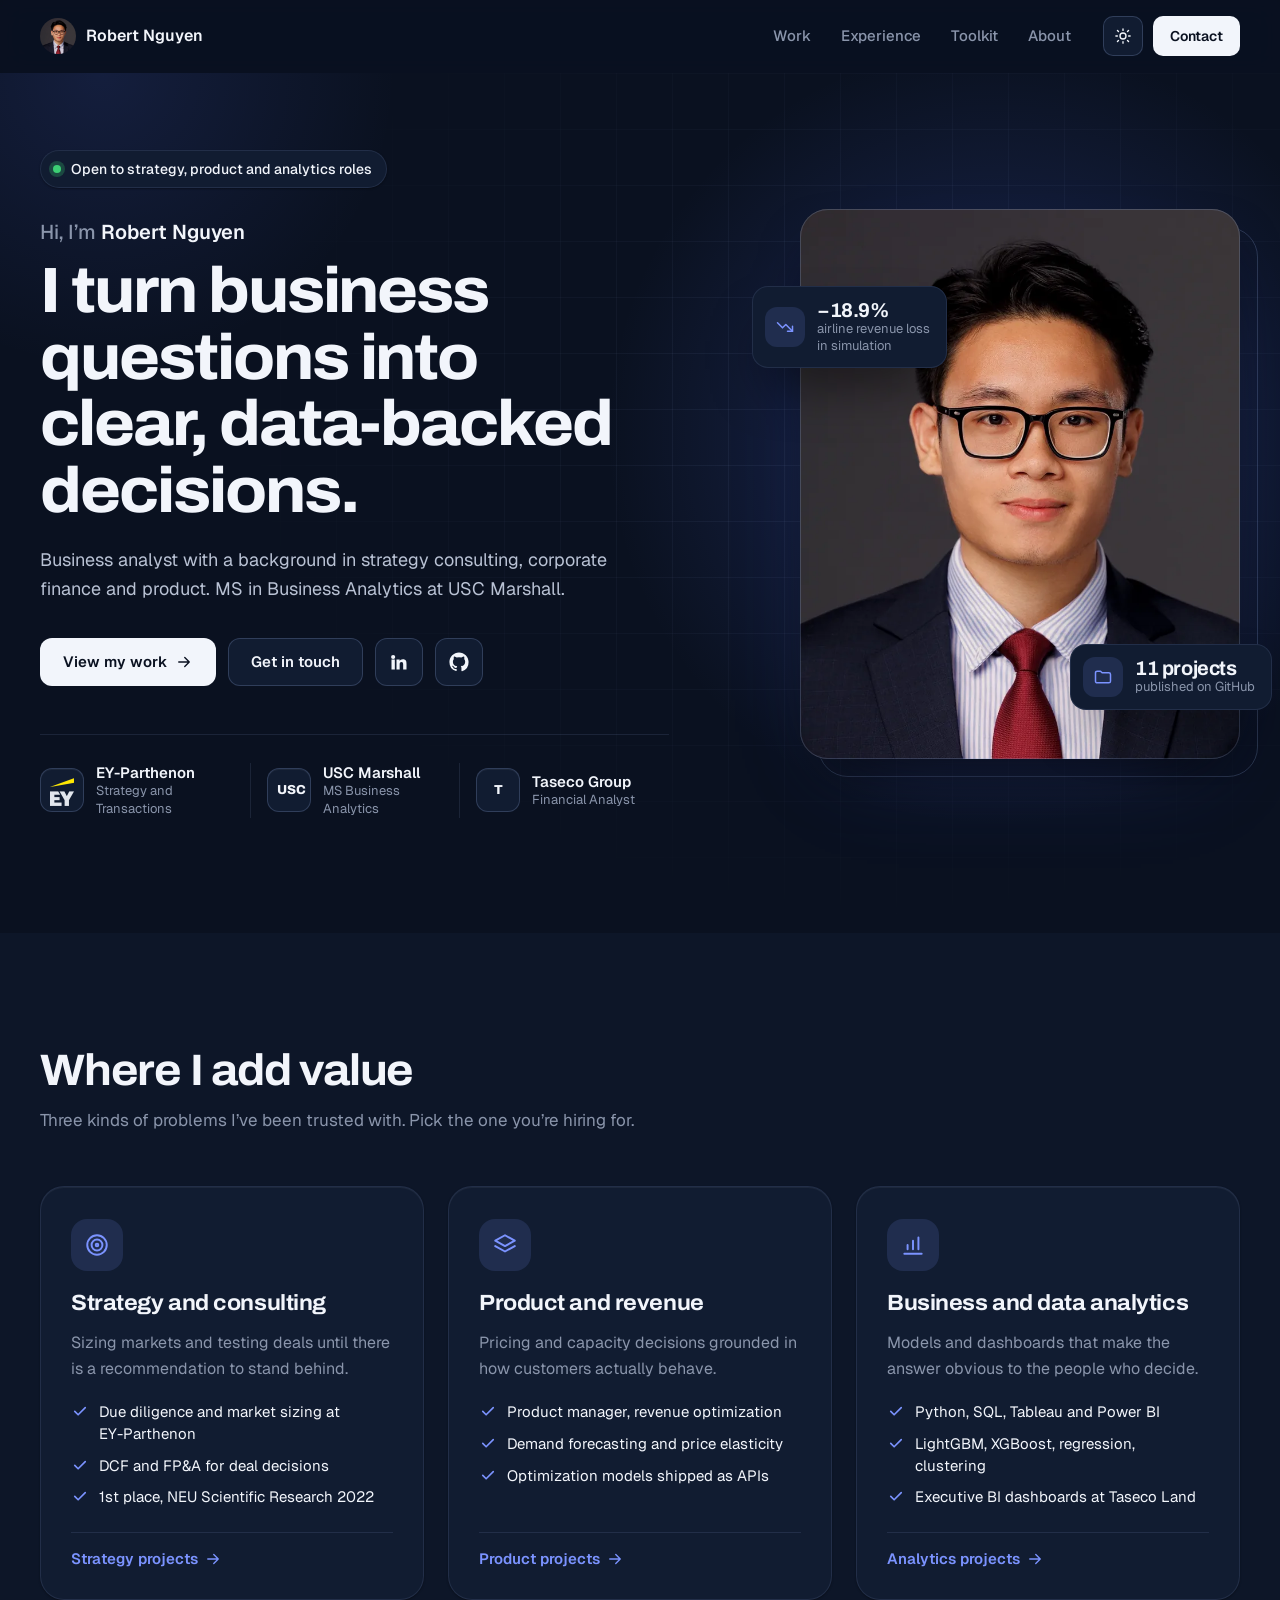
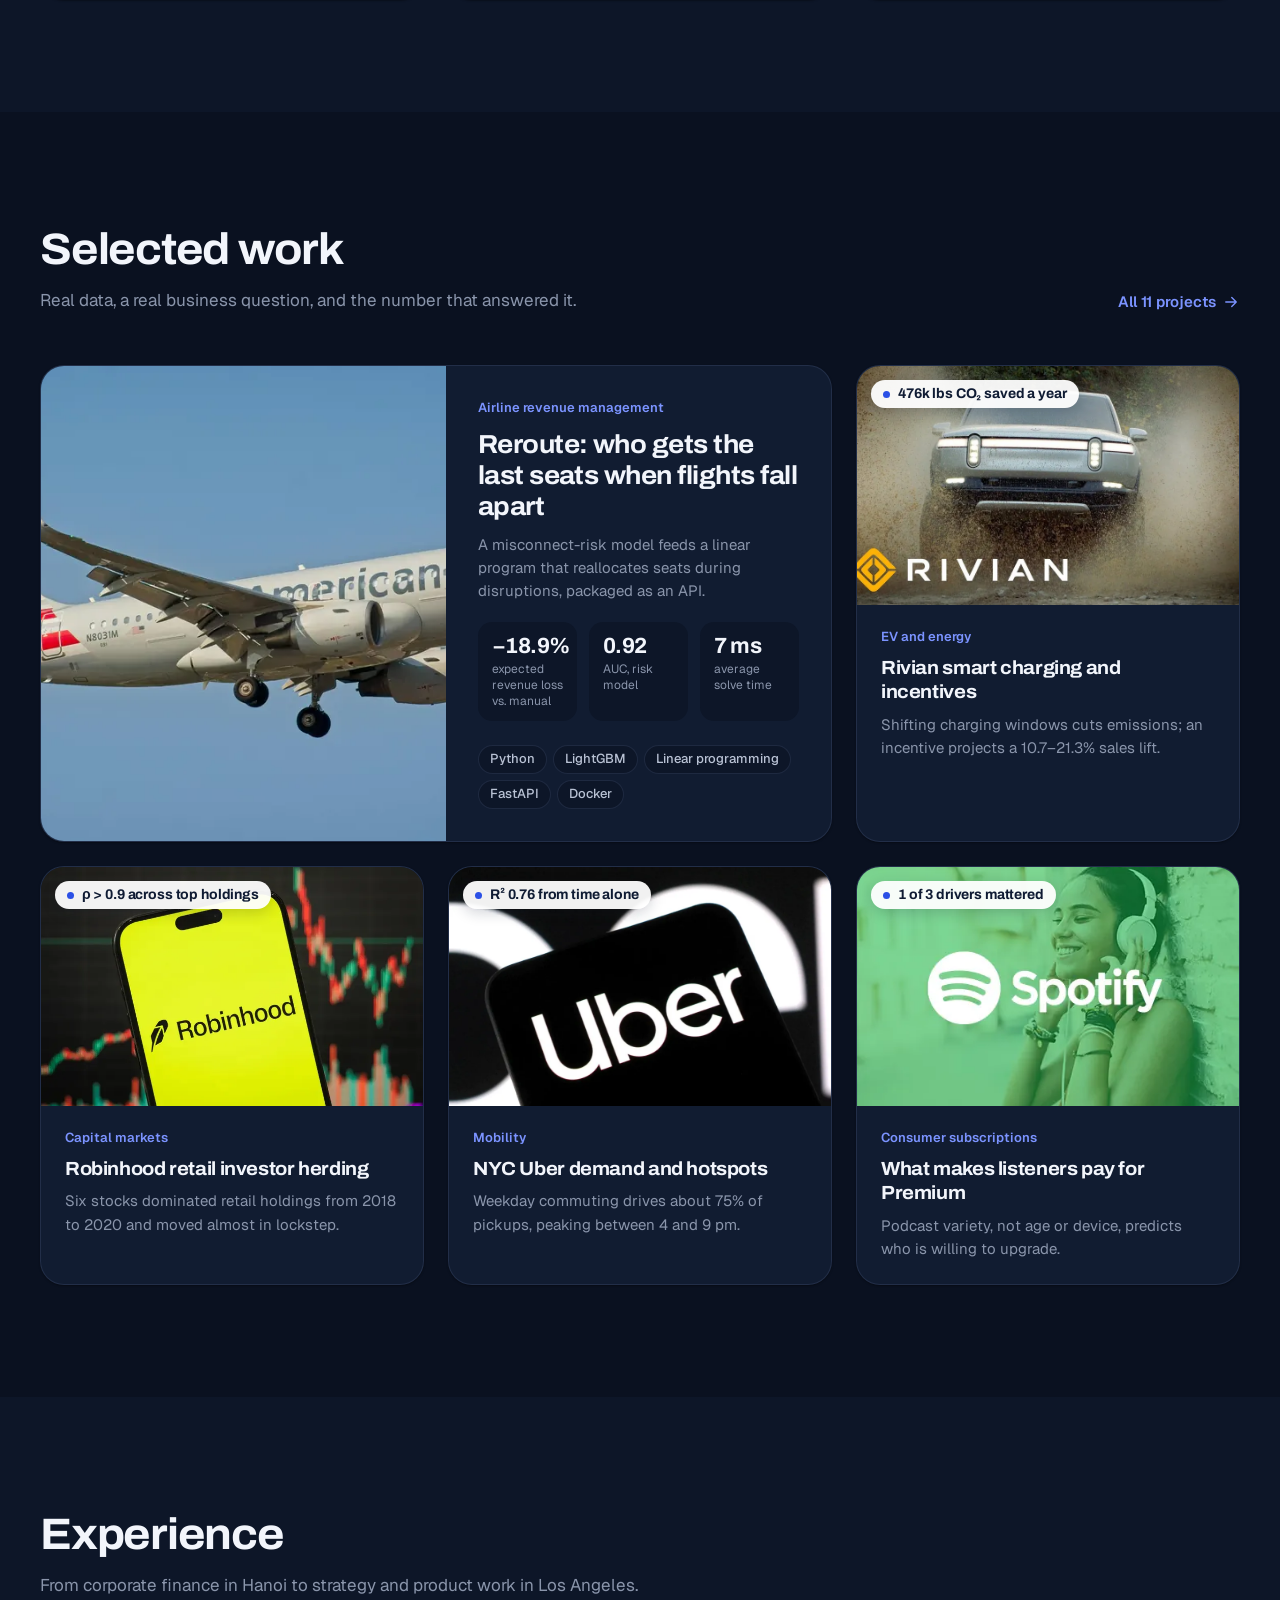
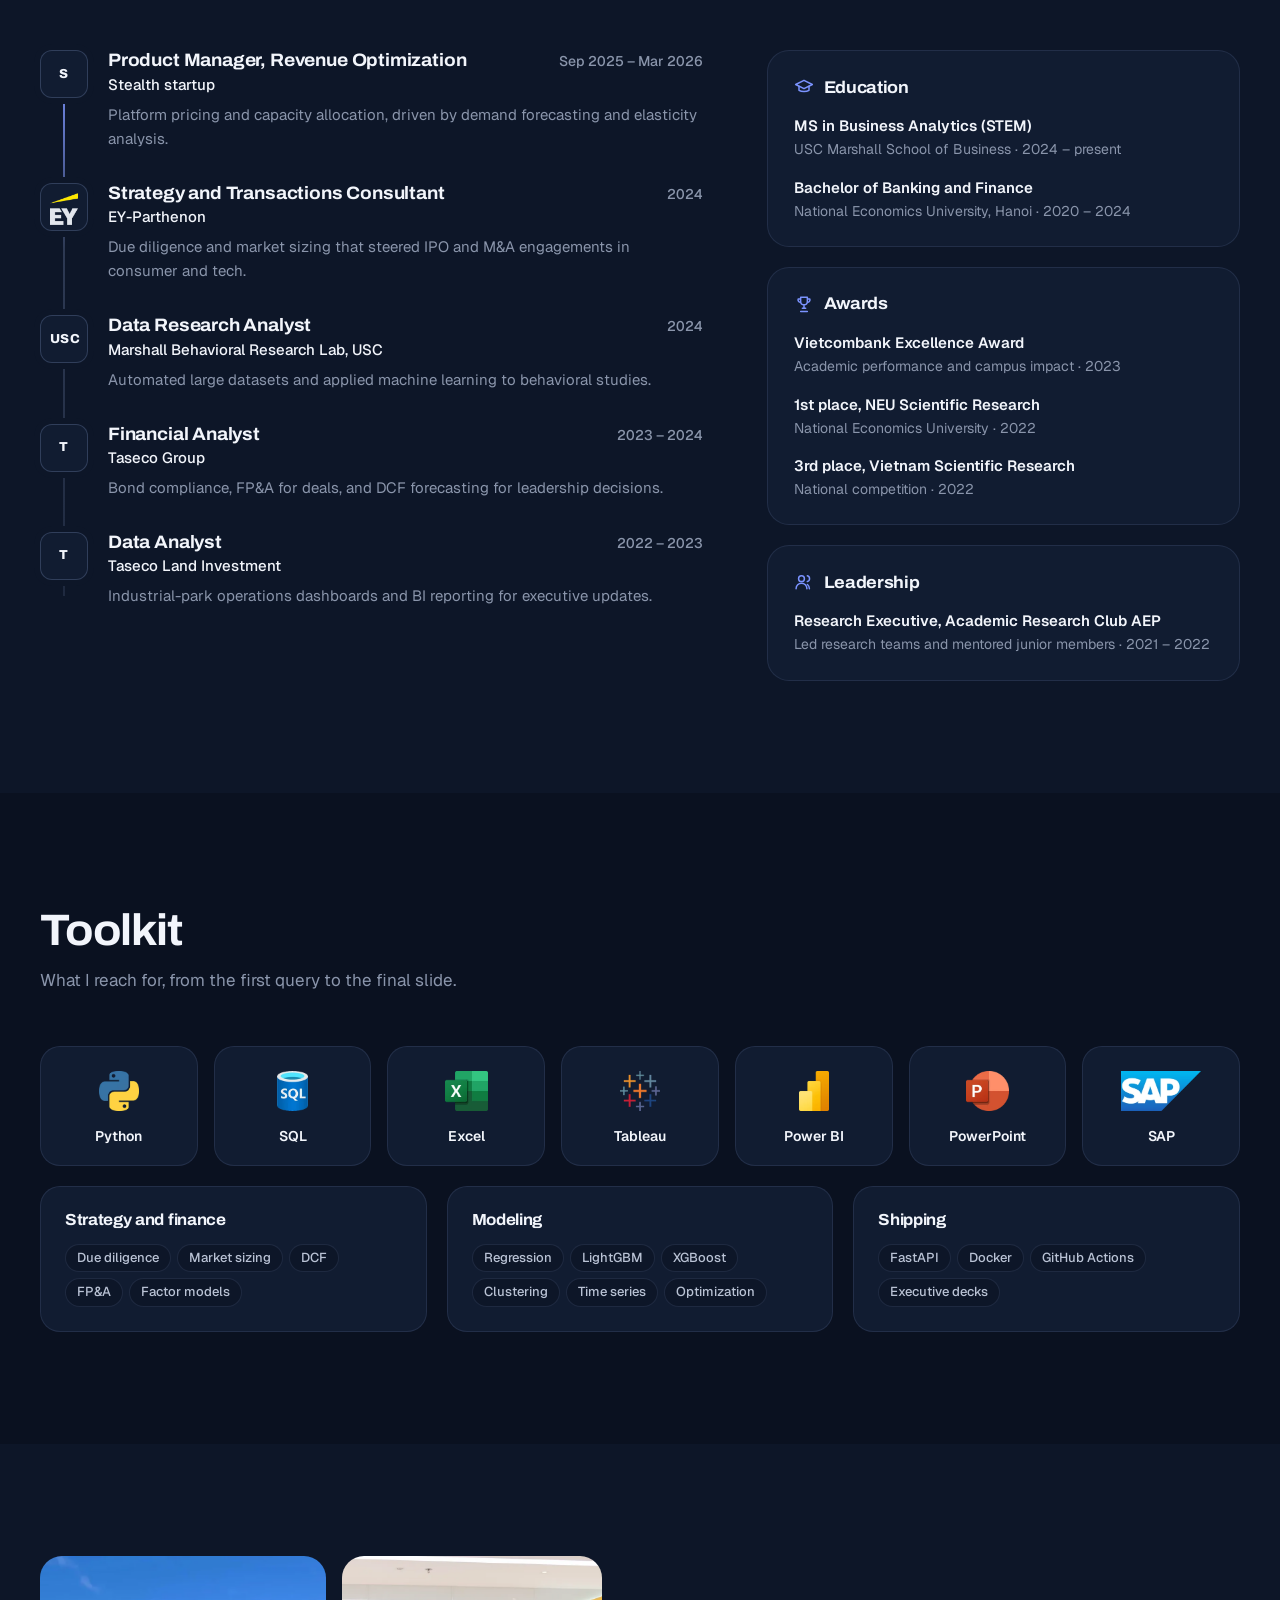
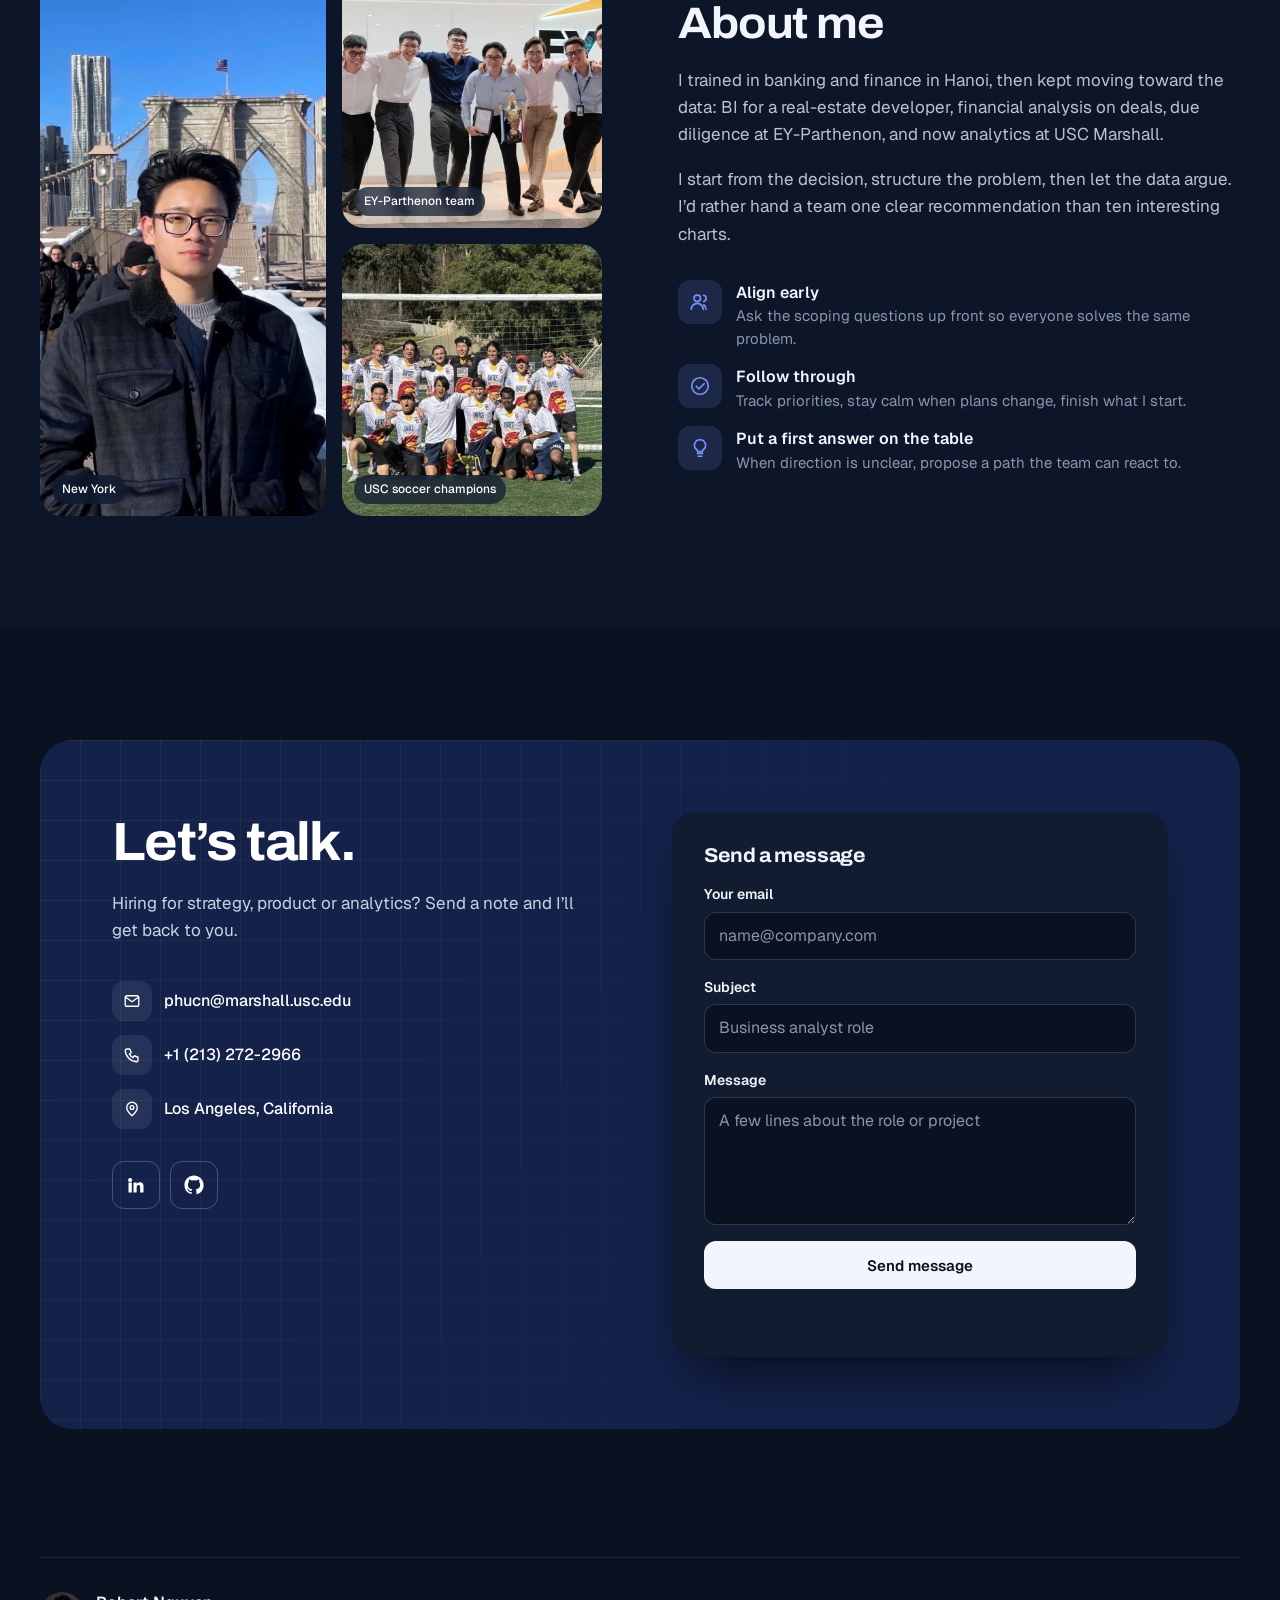
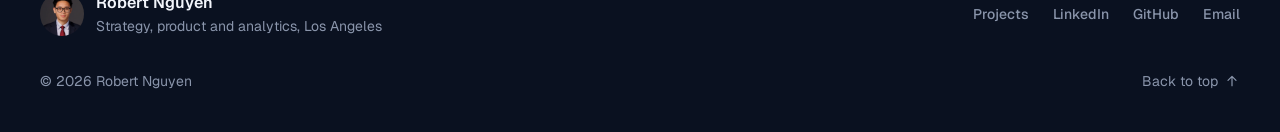
==== commit a8c8e913: "Polish: dark theme by default, hero atmosphere, consistent logos - Make dark the default theme with " ====
--- a/index.html
+++ b/index.html
@@ -13,8 +13,8 @@
   <meta property="og:url" content="https://robertn02.github.io/website/">
   <meta property="og:image" content="https://robertn02.github.io/website/assets/img/robert-og.jpg">
   <meta name="twitter:card" content="summary">
-  <meta name="theme-color" content="#ffffff" media="(prefers-color-scheme: light)">
-  <meta name="theme-color" content="#0c1424" media="(prefers-color-scheme: dark)">
+  <meta name="theme-color" content="#0a1120">
+  <script>try{if(localStorage.getItem('theme')==='light')document.documentElement.dataset.theme='light'}catch(e){}</script>
 
   <link rel="icon" href="assets/img/favicon.svg" type="image/svg+xml">
   <link rel="icon" href="favicon.ico" sizes="any">
@@ -72,6 +72,8 @@
     <symbol id="i-users" viewBox="0 0 24 24"><circle cx="9" cy="8" r="3.5"/><path d="M2.5 20a6.5 6.5 0 0 1 13 0M16 4.6a3.5 3.5 0 0 1 0 6.8M18.5 20a6.5 6.5 0 0 0-2.4-5"/></symbol>
     <symbol id="i-check-circle" viewBox="0 0 24 24"><circle cx="12" cy="12" r="9"/><path d="m8 12.5 2.8 2.8L16.5 9.5"/></symbol>
     <symbol id="i-bulb" viewBox="0 0 24 24"><path d="M9 18h6M10 21h4M12 3a6 6 0 0 0-3.5 10.9c.6.5 1 1.2 1 2.1h5c0-.9.4-1.6 1-2.1A6 6 0 0 0 12 3z"/></symbol>
+    <symbol id="i-sun" viewBox="0 0 24 24"><circle cx="12" cy="12" r="4"/><path d="M12 2.5v2M12 19.5v2M4.6 4.6 6 6M18 18l1.4 1.4M2.5 12h2M19.5 12h2M4.6 19.4 6 18M18 6l1.4-1.4"/></symbol>
+    <symbol id="i-moon" viewBox="0 0 24 24"><path d="M20 14.5A8 8 0 1 1 9.5 4a6.5 6.5 0 0 0 10.5 10.5z"/></symbol>
     <symbol id="i-menu" viewBox="0 0 24 24"><path d="M4 7h16M4 12h16M4 17h16"/></symbol>
     <symbol id="i-close" viewBox="0 0 24 24"><path d="M6 6l12 12M18 6 6 18"/></symbol>
     <symbol id="i-linkedin" viewBox="0 0 24 24"><path d="M4.98 3.5a2.5 2.5 0 1 1 0 5 2.5 2.5 0 0 1 0-5zM3 9h4v12H3zM9 9h3.8v1.7h.05c.53-1 1.83-2.05 3.77-2.05C20.6 8.65 21 11.2 21 14.5V21h-4v-5.8c0-1.4-.03-3.2-1.95-3.2-1.95 0-2.25 1.52-2.25 3.1V21H9z"/></symbol>
@@ -80,7 +82,7 @@
 
   <a class="skip-link" href="#main">Skip to content</a>
 
-  <header class="site-nav">
+  <header class="site-nav" id="top">
     <div class="container nav-inner">
       <a class="brand" href="./">
         <img src="assets/img/robert-headshot.webp" width="36" height="36" alt="">
@@ -91,10 +93,15 @@
         <a href="#experience">Experience</a>
         <a href="#toolkit">Toolkit</a>
         <a href="#about">About</a>
+        <a class="nav-contact" href="#contact">Contact</a>
       </nav>
       <div class="nav-actions">
+        <button class="icon-btn theme-btn" type="button" data-theme-toggle aria-label="Switch to light theme">
+          <svg class="icon on-dark" aria-hidden="true"><use href="#i-sun"/></svg>
+          <svg class="icon on-light" aria-hidden="true"><use href="#i-moon"/></svg>
+        </button>
         <a class="btn btn-secondary btn-sm" href="assets/Robert-Nguyen-Resume.pdf" data-resume hidden>Résumé</a>
-        <a class="btn btn-primary btn-sm" href="#contact">Contact</a>
+        <a class="btn btn-primary btn-sm nav-cta" href="#contact">Contact</a>
         <button class="menu-btn" type="button" aria-expanded="false" aria-controls="nav-links" aria-label="Open menu">
           <svg class="icon menu-open" aria-hidden="true"><use href="#i-menu"/></svg>
           <svg class="icon menu-close" aria-hidden="true"><use href="#i-close"/></svg>
@@ -108,35 +115,35 @@
     <section class="hero">
       <div class="container hero-grid">
         <div>
-          <span class="status"><span class="status-dot" aria-hidden="true"></span>Open to strategy, product and analytics roles</span>
-          <p class="hero-hello">Hi, I’m Robert Nguyen</p>
-          <h1>I turn business questions into clear, <span class="nowrap">data-backed</span> decisions.</h1>
-          <p class="hero-sub">Business analyst with a background in strategy consulting, corporate finance and product. MS in Business Analytics at USC Marshall.</p>
-
-          <div class="hero-actions">
+          <span class="status rise" style="--d:0"><span class="status-dot" aria-hidden="true"></span>Open to strategy, product and analytics roles</span>
+          <p class="hero-hello rise" style="--d:1">Hi, I’m <strong>Robert Nguyen</strong></p>
+          <h1 class="rise" style="--d:2">I turn business questions into clear, <span class="nowrap">data-backed</span> decisions.</h1>
+          <p class="hero-sub rise" style="--d:3">Business analyst with a background in strategy consulting, corporate finance and product. MS in Business Analytics at USC Marshall.</p>
+
+          <div class="hero-actions rise" style="--d:4">
             <a class="btn btn-primary" href="#work">View my work <svg class="icon icon--arrow" aria-hidden="true"><use href="#i-arrow"/></svg></a>
             <a class="btn btn-secondary" href="#contact">Get in touch</a>
             <a class="icon-btn" href="https://www.linkedin.com/in/phucnh2402/" target="_blank" rel="noopener" aria-label="LinkedIn"><svg class="icon icon--fill" aria-hidden="true"><use href="#i-linkedin"/></svg></a>
             <a class="icon-btn" href="https://github.com/Robertn02" target="_blank" rel="noopener" aria-label="GitHub"><svg class="icon icon--fill" aria-hidden="true"><use href="#i-github"/></svg></a>
           </div>
 
-          <ul class="creds" aria-label="Background">
+          <ul class="creds rise" style="--d:5" aria-label="Background">
             <li class="cred">
-              <span class="logo-box"><img src="assets/img/logos/ey-mark.webp" alt="" width="128" height="128"></span>
+              <span class="logo-box"><img class="on-dark" src="assets/img/logos/ey-mark-dark.webp" alt="" width="97" height="112"><img class="on-light" src="assets/img/logos/ey-mark-light.webp" alt="" width="97" height="112"></span>
               <div><strong>EY-Parthenon</strong><span>Strategy and Transactions</span></div>
             </li>
             <li class="cred">
-              <span class="logo-box logo-box--usc" aria-hidden="true">USC</span>
+              <span class="logo-box" aria-hidden="true">USC</span>
               <div><strong>USC Marshall</strong><span>MS Business Analytics</span></div>
             </li>
             <li class="cred">
-              <span class="logo-box logo-box--mono" aria-hidden="true">T</span>
+              <span class="logo-box" aria-hidden="true">T</span>
               <div><strong>Taseco Group</strong><span>Financial Analyst</span></div>
             </li>
           </ul>
         </div>
 
-        <div class="portrait">
+        <div class="portrait rise" style="--d:1">
           <img src="assets/img/robert-headshot.webp" width="960" height="960" alt="Portrait of Robert Nguyen" fetchpriority="high">
           <div class="float-card float-card--a">
             <span class="float-icon"><svg class="icon" aria-hidden="true"><use href="#i-trend"/></svg></span>
@@ -166,9 +173,9 @@
             <h3>Strategy and consulting</h3>
             <p>Sizing markets and testing deals until there is a recommendation to stand behind.</p>
             <ul class="checks">
-              <li><svg class="icon" aria-hidden="true"><use href="#i-check"/></svg>Due diligence and market sizing at <span class="nowrap">EY-Parthenon</span></li>
-              <li><svg class="icon" aria-hidden="true"><use href="#i-check"/></svg>DCF and FP&amp;A for deal decisions</li>
-              <li><svg class="icon" aria-hidden="true"><use href="#i-check"/></svg>1st place, NEU Scientific Research 2022</li>
+              <li><svg class="icon" aria-hidden="true"><use href="#i-check"/></svg><span>Due diligence and market sizing at <span class="nowrap">EY-Parthenon</span></span></li>
+              <li><svg class="icon" aria-hidden="true"><use href="#i-check"/></svg><span>DCF and FP&amp;A for deal decisions</span></li>
+              <li><svg class="icon" aria-hidden="true"><use href="#i-check"/></svg><span>1st place, NEU Scientific Research 2022</span></li>
             </ul>
             <a class="link-arrow" href="projects/?for=strategy">Strategy projects <svg class="icon" aria-hidden="true"><use href="#i-arrow"/></svg></a>
           </article>
@@ -178,9 +185,9 @@
             <h3>Product and revenue</h3>
             <p>Pricing and capacity decisions grounded in how customers actually behave.</p>
             <ul class="checks">
-              <li><svg class="icon" aria-hidden="true"><use href="#i-check"/></svg>Product manager, revenue optimization</li>
-              <li><svg class="icon" aria-hidden="true"><use href="#i-check"/></svg>Demand forecasting and price elasticity</li>
-              <li><svg class="icon" aria-hidden="true"><use href="#i-check"/></svg>Optimization models shipped as APIs</li>
+              <li><svg class="icon" aria-hidden="true"><use href="#i-check"/></svg><span>Product manager, revenue optimization</span></li>
+              <li><svg class="icon" aria-hidden="true"><use href="#i-check"/></svg><span>Demand forecasting and price elasticity</span></li>
+              <li><svg class="icon" aria-hidden="true"><use href="#i-check"/></svg><span>Optimization models shipped as APIs</span></li>
             </ul>
             <a class="link-arrow" href="projects/?for=product">Product projects <svg class="icon" aria-hidden="true"><use href="#i-arrow"/></svg></a>
           </article>
@@ -190,9 +197,9 @@
             <h3>Business and data analytics</h3>
             <p>Models and dashboards that make the answer obvious to the people who decide.</p>
             <ul class="checks">
-              <li><svg class="icon" aria-hidden="true"><use href="#i-check"/></svg>Python, SQL, Tableau and Power BI</li>
-              <li><svg class="icon" aria-hidden="true"><use href="#i-check"/></svg>LightGBM, XGBoost, regression, clustering</li>
-              <li><svg class="icon" aria-hidden="true"><use href="#i-check"/></svg>Executive BI dashboards at Taseco Land</li>
+              <li><svg class="icon" aria-hidden="true"><use href="#i-check"/></svg><span>Python, SQL, Tableau and Power BI</span></li>
+              <li><svg class="icon" aria-hidden="true"><use href="#i-check"/></svg><span>LightGBM, XGBoost, regression, clustering</span></li>
+              <li><svg class="icon" aria-hidden="true"><use href="#i-check"/></svg><span>Executive BI dashboards at Taseco Land</span></li>
             </ul>
             <a class="link-arrow" href="projects/?for=analytics">Analytics projects <svg class="icon" aria-hidden="true"><use href="#i-arrow"/></svg></a>
           </article>
@@ -214,6 +221,7 @@
         <div class="work-grid">
           <article class="work-card work-card--feature">
             <div class="work-media">
+              <span class="card-arrow" aria-hidden="true"><svg class="icon"><use href="#i-external"/></svg></span>
               <img src="assets/img/project-aa.webp" width="960" height="540" loading="lazy" alt="American Airlines jet taking off">
             </div>
             <div class="work-body">
@@ -231,6 +239,7 @@
 
           <article class="work-card">
             <div class="work-media">
+              <span class="card-arrow" aria-hidden="true"><svg class="icon"><use href="#i-external"/></svg></span>
               <img src="assets/img/project-rivian.webp" width="960" height="540" loading="lazy" alt="Rivian truck driving off-road">
               <span class="metric">476k lbs CO₂ saved a year</span>
             </div>
@@ -243,6 +252,7 @@
 
           <article class="work-card">
             <div class="work-media">
+              <span class="card-arrow" aria-hidden="true"><svg class="icon"><use href="#i-external"/></svg></span>
               <img src="assets/img/project-robinhood.webp" width="750" height="500" loading="lazy" alt="Robinhood app on a phone">
               <span class="metric">ρ &gt; 0.9 across top holdings</span>
             </div>
@@ -255,6 +265,7 @@
 
           <article class="work-card">
             <div class="work-media">
+              <span class="card-arrow" aria-hidden="true"><svg class="icon"><use href="#i-external"/></svg></span>
               <img src="assets/img/project-uber.webp" width="960" height="640" loading="lazy" alt="Uber logo on a phone">
               <span class="metric">R² 0.76 from time alone</span>
             </div>
@@ -267,6 +278,7 @@
 
           <article class="work-card">
             <div class="work-media">
+              <span class="card-arrow" aria-hidden="true"><svg class="icon"><use href="#i-external"/></svg></span>
               <img src="assets/img/project-spotify.webp" width="467" height="316" loading="lazy" alt="Spotify logo over a person wearing headphones">
               <span class="metric">1 of 3 drivers mattered</span>
             </div>
@@ -293,7 +305,7 @@
         <div class="exp-grid">
           <ol class="timeline">
             <li class="t-item">
-              <span class="logo-box logo-box--mono" aria-hidden="true">S</span>
+              <span class="logo-box" aria-hidden="true">S</span>
               <div>
                 <div class="t-head"><h3>Product Manager, Revenue Optimization</h3><span class="t-date">Sep 2025 – Mar 2026</span></div>
                 <p class="t-org">Stealth startup</p>
@@ -301,7 +313,7 @@
               </div>
             </li>
             <li class="t-item">
-              <span class="logo-box"><img src="assets/img/logos/ey-mark.webp" alt="" width="128" height="128"></span>
+              <span class="logo-box"><img class="on-dark" src="assets/img/logos/ey-mark-dark.webp" alt="" width="97" height="112"><img class="on-light" src="assets/img/logos/ey-mark-light.webp" alt="" width="97" height="112"></span>
               <div>
                 <div class="t-head"><h3>Strategy and Transactions Consultant</h3><span class="t-date">2024</span></div>
                 <p class="t-org">EY-Parthenon</p>
@@ -309,7 +321,7 @@
               </div>
             </li>
             <li class="t-item">
-              <span class="logo-box logo-box--usc" aria-hidden="true">USC</span>
+              <span class="logo-box" aria-hidden="true">USC</span>
               <div>
                 <div class="t-head"><h3>Data Research Analyst</h3><span class="t-date">2024</span></div>
                 <p class="t-org">Marshall Behavioral Research Lab, USC</p>
@@ -317,7 +329,7 @@
               </div>
             </li>
             <li class="t-item">
-              <span class="logo-box logo-box--mono" aria-hidden="true">T</span>
+              <span class="logo-box" aria-hidden="true">T</span>
               <div>
                 <div class="t-head"><h3>Financial Analyst</h3><span class="t-date">2023 – 2024</span></div>
                 <p class="t-org">Taseco Group</p>
@@ -325,7 +337,7 @@
               </div>
             </li>
             <li class="t-item">
-              <span class="logo-box logo-box--mono" aria-hidden="true">T</span>
+              <span class="logo-box" aria-hidden="true">T</span>
               <div>
                 <div class="t-head"><h3>Data Analyst</h3><span class="t-date">2022 – 2023</span></div>
                 <p class="t-org">Taseco Land Investment</p>
@@ -472,14 +484,23 @@
   </main>
 
   <footer class="footer">
-    <div class="container footer-inner">
-      <p>© <span data-year>2026</span> Robert Nguyen</p>
-      <nav aria-label="Footer">
-        <a href="projects/">Projects</a>
-        <a href="https://www.linkedin.com/in/phucnh2402/" target="_blank" rel="noopener">LinkedIn</a>
-        <a href="https://github.com/Robertn02" target="_blank" rel="noopener">GitHub</a>
-        <a href="mailto:phucn@marshall.usc.edu">Email</a>
-      </nav>
+    <div class="container">
+      <div class="footer-inner">
+        <div class="footer-brand">
+          <img src="assets/img/robert-headshot.webp" width="44" height="44" alt="">
+          <div><strong>Robert Nguyen</strong><span>Strategy, product and analytics, Los Angeles</span></div>
+        </div>
+        <nav aria-label="Footer">
+          <a href="projects/">Projects</a>
+          <a href="https://www.linkedin.com/in/phucnh2402/" target="_blank" rel="noopener">LinkedIn</a>
+          <a href="https://github.com/Robertn02" target="_blank" rel="noopener">GitHub</a>
+          <a href="mailto:phucn@marshall.usc.edu">Email</a>
+        </nav>
+      </div>
+      <div class="footer-bottom">
+        <p>© <span data-year>2026</span> Robert Nguyen</p>
+        <a class="back-top" href="#top">Back to top <svg class="icon" aria-hidden="true"><use href="#i-arrow"/></svg></a>
+      </div>
     </div>
   </footer>
 
--- a/assets/css/site.css
+++ b/assets/css/site.css
@@ -1,7 +1,38 @@
 /* Robert Nguyen — portfolio
    Palette from the headshot: suit navy, shirt white, one confident blue. */
 
+/* Dark is the default theme; [data-theme="light"] opts into light. */
 :root {
+  --bg: #0a1120;
+  --bg-soft: #0d1628;
+  --card: #111c31;
+  --ink: #f2f5fb;
+  --text: #b9c2d4;
+  --muted: #8a95ab;
+  --line: rgba(148, 170, 220, 0.13);
+  --line-strong: rgba(148, 170, 220, 0.24);
+  --accent: #7b93ff;
+  --accent-ink: #0a1120;
+  --accent-soft: rgba(123, 147, 255, 0.14);
+  --ok: #3ccf74;
+  --cta-bg: #14224a;
+  --glow: rgba(88, 118, 255, 0.24);
+  --inset: inset 0 1px 0 rgba(255, 255, 255, 0.05);
+  --shadow-sm: 0 1px 2px rgba(0, 0, 0, 0.35);
+  --shadow-md: 0 10px 28px -10px rgba(0, 0, 0, 0.6);
+  --shadow-lg: 0 28px 56px -20px rgba(0, 0, 0, 0.7);
+  color-scheme: dark;
+
+  --font-display: "Archivo", "Helvetica Neue", Arial, sans-serif;
+  --font-body: "Geist", system-ui, -apple-system, "Segoe UI", Roboto, sans-serif;
+
+  --container: 1200px;
+  --pad: clamp(20px, 4vw, 32px);
+  --section: clamp(72px, 9vw, 112px);
+  --ease: cubic-bezier(0.2, 0.7, 0.1, 1);
+}
+
+:root[data-theme="light"] {
   --bg: #ffffff;
   --bg-soft: #f4f6fa;
   --card: #ffffff;
@@ -15,41 +46,17 @@
   --accent-soft: #edf1ff;
   --ok: #17a34a;
   --cta-bg: #0f1b33;
+  --glow: rgba(43, 80, 230, 0.12);
+  --inset: none;
   --shadow-sm: 0 1px 2px rgba(15, 27, 51, 0.06);
   --shadow-md: 0 8px 24px -8px rgba(15, 27, 51, 0.16), 0 2px 6px rgba(15, 27, 51, 0.05);
   --shadow-lg: 0 24px 48px -16px rgba(15, 27, 51, 0.22), 0 4px 10px rgba(15, 27, 51, 0.05);
-
-  --font-display: "Archivo", "Helvetica Neue", Arial, sans-serif;
-  --font-body: "Geist", system-ui, -apple-system, "Segoe UI", Roboto, sans-serif;
-
-  --container: 1200px;
-  --pad: clamp(20px, 4vw, 32px);
-  --section: clamp(80px, 10vw, 128px);
-  --ease: cubic-bezier(0.2, 0.7, 0.1, 1);
   color-scheme: light;
 }
 
-@media (prefers-color-scheme: dark) {
-  :root:not([data-theme="light"]) {
-    --bg: #0c1424;
-    --bg-soft: #101a2e;
-    --card: #142036;
-    --ink: #f1f4fa;
-    --text: #c3cad8;
-    --muted: #8e98ab;
-    --line: #22304a;
-    --line-strong: #2f3f5e;
-    --accent: #7f98ff;
-    --accent-ink: #0c1424;
-    --accent-soft: #1b2750;
-    --ok: #3ccf74;
-    --cta-bg: #18274a;
-    --shadow-sm: 0 1px 2px rgba(0, 0, 0, 0.3);
-    --shadow-md: 0 8px 24px -8px rgba(0, 0, 0, 0.5);
-    --shadow-lg: 0 24px 48px -16px rgba(0, 0, 0, 0.6);
-    color-scheme: dark;
-  }
-}
+/* Theme-specific image variants (e.g. logo marks) */
+:root[data-theme="light"] .on-dark,
+:root:not([data-theme="light"]) .on-light { display: none; }
 
 /* ---------- Base ---------- */
 
@@ -146,7 +153,10 @@
 
 .nav-inner { display: flex; align-items: center; gap: 32px; height: 72px; }
 
-.brand { display: inline-flex; align-items: center; gap: 10px; margin-right: auto; color: var(--ink); font-weight: 600; }
+.brand { display: inline-flex; align-items: center; gap: 10px; margin-right: auto; color: var(--ink); font-weight: 600; white-space: nowrap; }
+.nav-links .nav-contact { display: none; }
+@media (max-width: 860px) { .nav-links .nav-contact { display: block; } }
+@media (max-width: 480px) { .nav-actions .nav-cta { display: none; } }
 .brand img { width: 36px; height: 36px; border-radius: 50%; object-fit: cover; object-position: 50% 30%; }
 
 .nav-links { display: flex; align-items: center; gap: 30px; }
@@ -158,6 +168,9 @@
 }
 
 .nav-actions { display: flex; align-items: center; gap: 10px; }
+
+.theme-btn { width: 40px; height: 40px; border-radius: 10px; }
+.theme-btn .icon { width: 18px; height: 18px; }
 
 .menu-btn { display: none; width: 44px; height: 44px; padding: 0; border: 0; background: none; color: var(--ink); cursor: pointer; }
 .menu-btn .icon { width: 24px; height: 24px; margin: auto; }
@@ -182,7 +195,40 @@
 
 /* ---------- Hero ---------- */
 
-.hero { padding: clamp(40px, 6vw, 80px) 0 clamp(72px, 9vw, 120px); }
+.hero {
+  position: relative;
+  isolation: isolate;
+  overflow: hidden;
+  padding: clamp(40px, 6vw, 80px) 0 clamp(72px, 9vw, 120px);
+}
+
+/* Atmosphere: a soft blue glow behind the portrait and a faint analyst's grid */
+.hero::before {
+  content: ""; position: absolute; inset: 0; z-index: -2;
+  background:
+    radial-gradient(560px circle at 78% 42%, var(--glow), transparent 70%),
+    radial-gradient(420px circle at 8% 0%, color-mix(in srgb, var(--glow) 55%, transparent), transparent 70%);
+}
+.hero::after {
+  content: ""; position: absolute; inset: 0; z-index: -1;
+  background-image:
+    linear-gradient(var(--line) 1px, transparent 1px),
+    linear-gradient(90deg, var(--line) 1px, transparent 1px);
+  background-size: 56px 56px;
+  -webkit-mask-image: radial-gradient(ellipse 70% 80% at 70% 40%, #000 20%, transparent 75%);
+          mask-image: radial-gradient(ellipse 70% 80% at 70% 40%, #000 20%, transparent 75%);
+  opacity: 0.55;
+}
+
+/* One orchestrated entrance on load */
+.rise { animation: rise 0.8s var(--ease) both; animation-delay: calc(var(--d, 0) * 80ms); }
+@keyframes rise { from { opacity: 0; transform: translateY(18px); } to { opacity: 1; transform: none; } }
+.portrait.rise { animation-name: rise-portrait; animation-duration: 1s; }
+@keyframes rise-portrait { from { opacity: 0; transform: translateY(24px) scale(0.97); } to { opacity: 1; transform: none; } }
+.float-card { animation: pop 0.7s var(--ease) both; }
+.float-card--a { animation-delay: 0.65s; }
+.float-card--b { animation-delay: 0.8s; }
+@keyframes pop { from { opacity: 0; transform: translateY(10px) scale(0.94); } to { opacity: 1; transform: none; } }
 
 .hero-grid {
   display: grid;
@@ -206,7 +252,8 @@
 }
 @keyframes pulse { 0%, 100% { transform: scale(0.6); opacity: 0.35; } 50% { transform: scale(1.2); opacity: 0; } }
 
-.hero-hello { margin-top: 28px; color: var(--muted); font-size: 1.125rem; font-weight: 500; }
+.hero-hello { margin-top: 28px; color: var(--muted); font-size: 1.25rem; font-weight: 500; }
+.hero-hello strong { color: var(--ink); font-weight: 600; }
 
 .hero h1 {
   margin-top: 10px;
@@ -235,31 +282,30 @@
 
 .logo-box {
   display: grid; place-items: center; flex: none;
-  width: 44px; height: 44px; padding: 6px;
-  border: 1px solid var(--line); border-radius: 12px;
-  background: #fff; overflow: hidden;
+  width: 44px; height: 44px; padding: 9px;
+  border: 1px solid var(--line-strong); border-radius: 12px;
+  background: var(--card); box-shadow: var(--inset);
+  color: var(--ink); font: 800 0.8125rem/1 var(--font-display); letter-spacing: 0.02em;
+  overflow: hidden;
 }
 .logo-box img { width: 100%; height: 100%; object-fit: contain; }
-.logo-box--usc { background: #990000; border-color: #990000; color: #fff; font: 800 0.75rem/1 var(--font-display); letter-spacing: 0.03em; }
-.logo-box--mono { background: var(--accent-soft); border-color: transparent; color: var(--accent); font: 700 0.875rem/1 var(--font-display); }
-
-.cred strong { display: block; color: var(--ink); font-size: 0.9375rem; font-weight: 600; line-height: 1.3; }
-.cred span { display: block; color: var(--muted); font-size: 0.8125rem; line-height: 1.35; }
+
+.cred > div > strong { display: block; color: var(--ink); font-size: 0.9375rem; font-weight: 600; line-height: 1.3; }
+.cred > div > span { display: block; color: var(--muted); font-size: 0.8125rem; line-height: 1.35; }
 
 /* Portrait with floating proof cards */
 .portrait { position: relative; justify-self: end; width: 100%; max-width: 440px; }
 
 .portrait::before {
-  content: ""; position: absolute; inset: -28px -28px 40px 40px; z-index: -1;
-  border-radius: 32px;
-  background-image: radial-gradient(var(--line-strong) 1.2px, transparent 1.2px);
-  background-size: 18px 18px;
+  content: ""; position: absolute; inset: 18px -18px -18px 18px; z-index: -1;
+  border: 1px solid var(--line-strong); border-radius: 30px;
 }
 
 .portrait > img {
   width: 100%; aspect-ratio: 4 / 5; object-fit: cover; object-position: 50% 22%;
   border-radius: 28px; background: #3a3d44;
-  box-shadow: var(--shadow-lg);
+  outline: 1px solid var(--line-strong); outline-offset: -1px;
+  box-shadow: var(--shadow-lg), 0 40px 100px -40px var(--glow);
 }
 
 .float-card {
@@ -269,8 +315,8 @@
   border: 1px solid var(--line); border-radius: 16px;
   background: var(--card); box-shadow: var(--shadow-lg);
 }
-.float-card strong { display: block; color: var(--ink); font: 700 1.25rem/1.1 var(--font-display); letter-spacing: -0.02em; }
-.float-card span { display: block; color: var(--muted); font-size: 0.8125rem; line-height: 1.3; }
+.float-card > div > strong { display: block; color: var(--ink); font: 700 1.25rem/1.1 var(--font-display); letter-spacing: -0.02em; }
+.float-card > div > span { display: block; color: var(--muted); font-size: 0.8125rem; line-height: 1.3; }
 .float-card .float-icon { display: grid; place-items: center; width: 40px; height: 40px; border-radius: 12px; background: var(--accent-soft); color: var(--accent); }
 .float-card--a { top: 14%; left: -48px; }
 .float-card--b { bottom: 9%; right: -32px; }
@@ -312,10 +358,14 @@
   display: flex; flex-direction: column; gap: 14px;
   padding: 32px 30px 28px;
   border: 1px solid var(--line); border-radius: 24px;
-  background: var(--card); box-shadow: var(--shadow-sm);
+  background: var(--card); box-shadow: var(--shadow-sm), var(--inset);
   transition: transform 0.25s var(--ease), box-shadow 0.25s var(--ease), border-color 0.25s var(--ease);
 }
-.x-card:hover { transform: translateY(-4px); box-shadow: var(--shadow-lg); border-color: var(--line-strong); }
+.x-card:hover {
+  transform: translateY(-4px);
+  border-color: color-mix(in srgb, var(--accent) 45%, transparent);
+  box-shadow: var(--shadow-lg), 0 24px 60px -28px var(--glow);
+}
 
 .x-icon { display: grid; place-items: center; width: 52px; height: 52px; border-radius: 16px; background: var(--accent-soft); color: var(--accent); }
 .x-icon .icon { width: 26px; height: 26px; }
@@ -343,7 +393,25 @@
   box-shadow: var(--shadow-sm);
   transition: transform 0.3s var(--ease), box-shadow 0.3s var(--ease), border-color 0.3s var(--ease);
 }
-.work-card:hover { transform: translateY(-4px); box-shadow: var(--shadow-lg); border-color: var(--line-strong); }
+.work-card:hover {
+  transform: translateY(-4px);
+  border-color: color-mix(in srgb, var(--accent) 45%, transparent);
+  box-shadow: var(--shadow-lg), 0 24px 60px -28px var(--glow);
+}
+
+.card-arrow {
+  position: absolute; top: 14px; right: 14px; z-index: 2;
+  display: grid; place-items: center;
+  width: 40px; height: 40px; border-radius: 50%;
+  background: rgba(255, 255, 255, 0.94); color: #0f1b33;
+  box-shadow: 0 4px 14px rgba(15, 27, 51, 0.25);
+  transition: opacity 0.25s var(--ease), transform 0.25s var(--ease);
+}
+.card-arrow .icon { width: 18px; height: 18px; stroke-width: 2.2; }
+@media (hover: hover) {
+  .card-arrow { opacity: 0; transform: translate(-6px, 6px); }
+  .work-card:hover .card-arrow, .work-card:focus-within .card-arrow { opacity: 1; transform: none; }
+}
 .work-card:focus-within { outline: 2px solid var(--accent); outline-offset: 3px; }
 
 .work-media { position: relative; aspect-ratio: 16 / 10; overflow: hidden; background: var(--bg-soft); }
@@ -351,7 +419,7 @@
 .work-card:hover .work-media img { transform: scale(1.04); }
 
 .metric {
-  position: absolute; left: 14px; bottom: 14px;
+  position: absolute; left: 14px; top: 14px;
   display: inline-flex; align-items: center; gap: 8px;
   padding: 7px 12px;
   border-radius: 999px;
@@ -427,11 +495,14 @@
 .exp-grid { display: grid; grid-template-columns: minmax(0, 7fr) minmax(0, 5fr); gap: clamp(32px, 5vw, 64px); align-items: start; }
 
 .timeline { position: relative; }
-.timeline::before { content: ""; position: absolute; left: 23px; top: 12px; bottom: 12px; width: 2px; background: var(--line); }
+.timeline::before {
+  content: ""; position: absolute; left: 23px; top: 12px; bottom: 12px; width: 2px;
+  background: linear-gradient(var(--accent), var(--line-strong) 35%, var(--line) 100%);
+}
 
 .t-item { position: relative; display: grid; grid-template-columns: 48px minmax(0, 1fr); gap: 20px; padding-bottom: 32px; }
 .t-item:last-child { padding-bottom: 0; }
-.t-item .logo-box { width: 48px; height: 48px; box-shadow: 0 0 0 6px var(--bg); }
+.t-item .logo-box { width: 48px; height: 48px; box-shadow: 0 0 0 6px var(--bg-soft); }
 
 .t-head { display: flex; flex-wrap: wrap; align-items: baseline; justify-content: space-between; gap: 2px 16px; }
 .t-head h3 { font-size: 1.125rem; letter-spacing: -0.01em; }
@@ -499,8 +570,8 @@
 .value { display: grid; grid-template-columns: 44px minmax(0, 1fr); gap: 14px; align-items: start; }
 .value .x-icon { width: 44px; height: 44px; border-radius: 12px; }
 .value .x-icon .icon { width: 22px; height: 22px; }
-.value strong { display: block; color: var(--ink); font-weight: 600; }
-.value span { display: block; color: var(--muted); font-size: 0.9375rem; line-height: 1.5; }
+.value > div > strong { display: block; color: var(--ink); font-weight: 600; }
+.value > div > span { display: block; color: var(--muted); font-size: 0.9375rem; line-height: 1.5; }
 
 @media (max-width: 960px) { .about-grid { grid-template-columns: minmax(0, 1fr); } }
 @media (max-width: 520px) { .collage { height: 380px; gap: 10px; } }
@@ -575,10 +646,17 @@
 
 /* ---------- Footer ---------- */
 
-.footer { padding: 32px 0 40px; color: var(--muted); font-size: 0.875rem; }
-.footer-inner { display: flex; flex-wrap: wrap; align-items: center; justify-content: space-between; gap: 16px; padding-top: 28px; border-top: 1px solid var(--line); }
-.footer nav { display: flex; gap: 24px; }
+.footer { padding: 16px 0 40px; color: var(--muted); font-size: 0.875rem; }
+.footer-inner { display: flex; flex-wrap: wrap; align-items: center; justify-content: space-between; gap: 20px 32px; padding: 32px 0; border-top: 1px solid var(--line); }
+.footer-brand { display: flex; align-items: center; gap: 12px; }
+.footer-brand img { width: 44px; height: 44px; border-radius: 50%; object-fit: cover; object-position: 50% 30%; }
+.footer-brand strong { display: block; color: var(--ink); font-size: 1rem; font-weight: 600; }
+.footer-brand span { display: block; color: var(--muted); font-size: 0.875rem; }
+.footer nav { display: flex; flex-wrap: wrap; gap: 8px 24px; font-weight: 500; }
 .footer a:hover { color: var(--ink); }
+.footer-bottom { display: flex; flex-wrap: wrap; justify-content: space-between; gap: 12px; }
+.back-top { display: inline-flex; align-items: center; gap: 6px; }
+.back-top .icon { width: 16px; height: 16px; transform: rotate(-90deg); }
 
 /* ---------- Projects page ---------- */
 
@@ -597,4 +675,5 @@
 @media (prefers-reduced-motion: reduce) {
   html { scroll-behavior: auto; }
   *, *::before, *::after { animation: none !important; transition-duration: 0.01ms !important; }
-}
+  .card-arrow { opacity: 1 !important; transform: none !important; }
+}
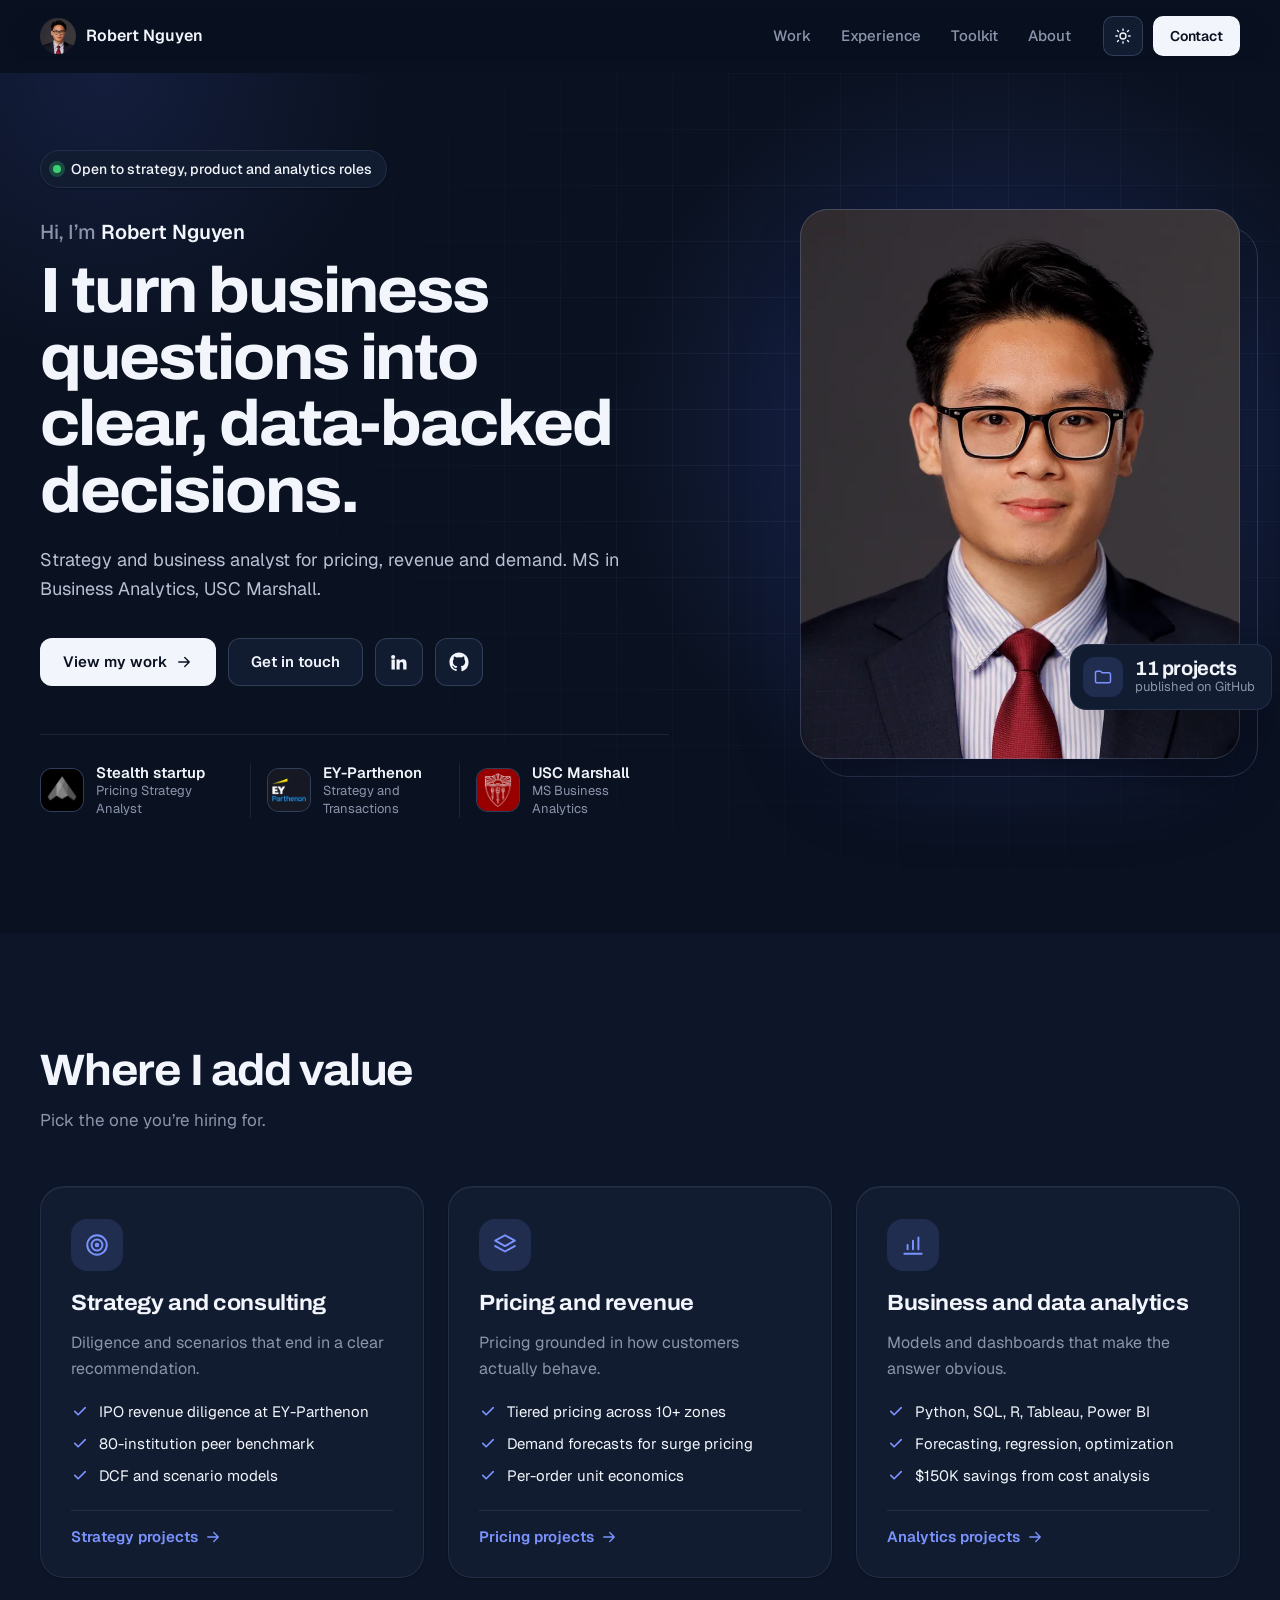
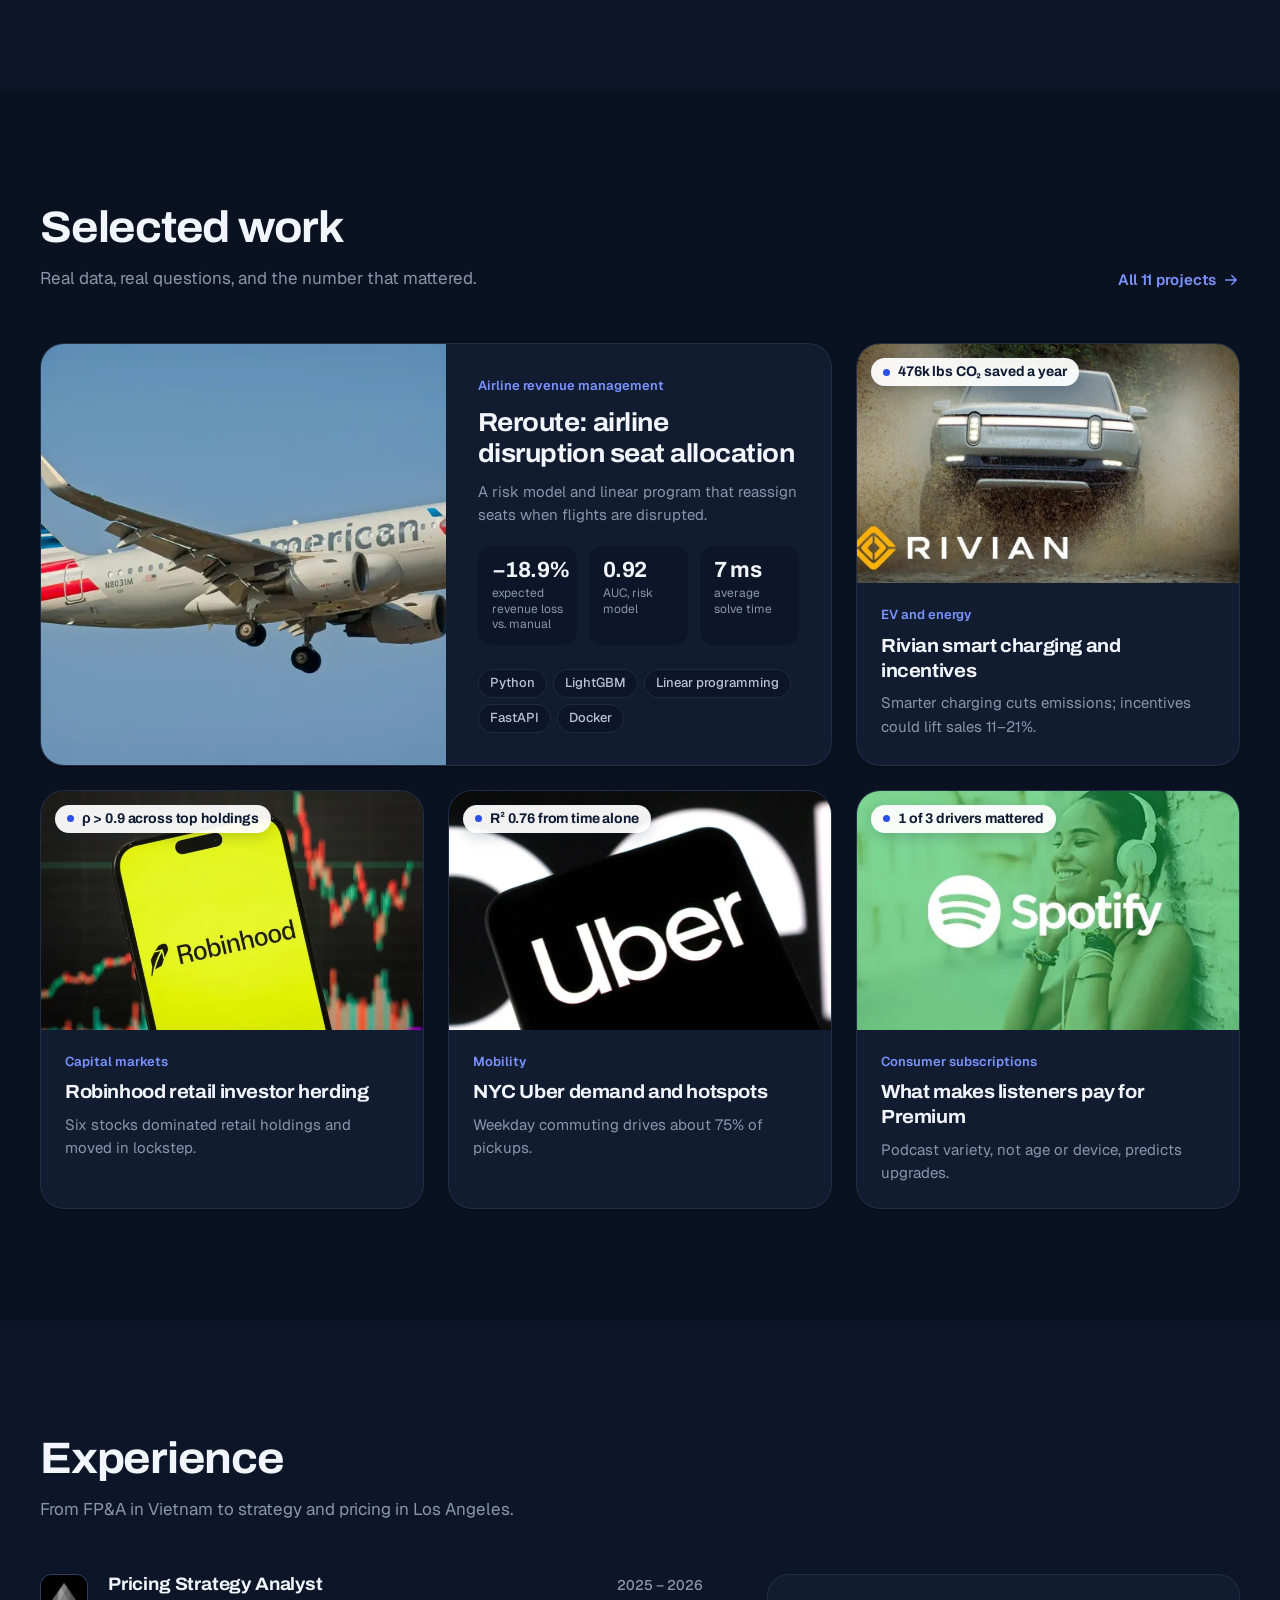
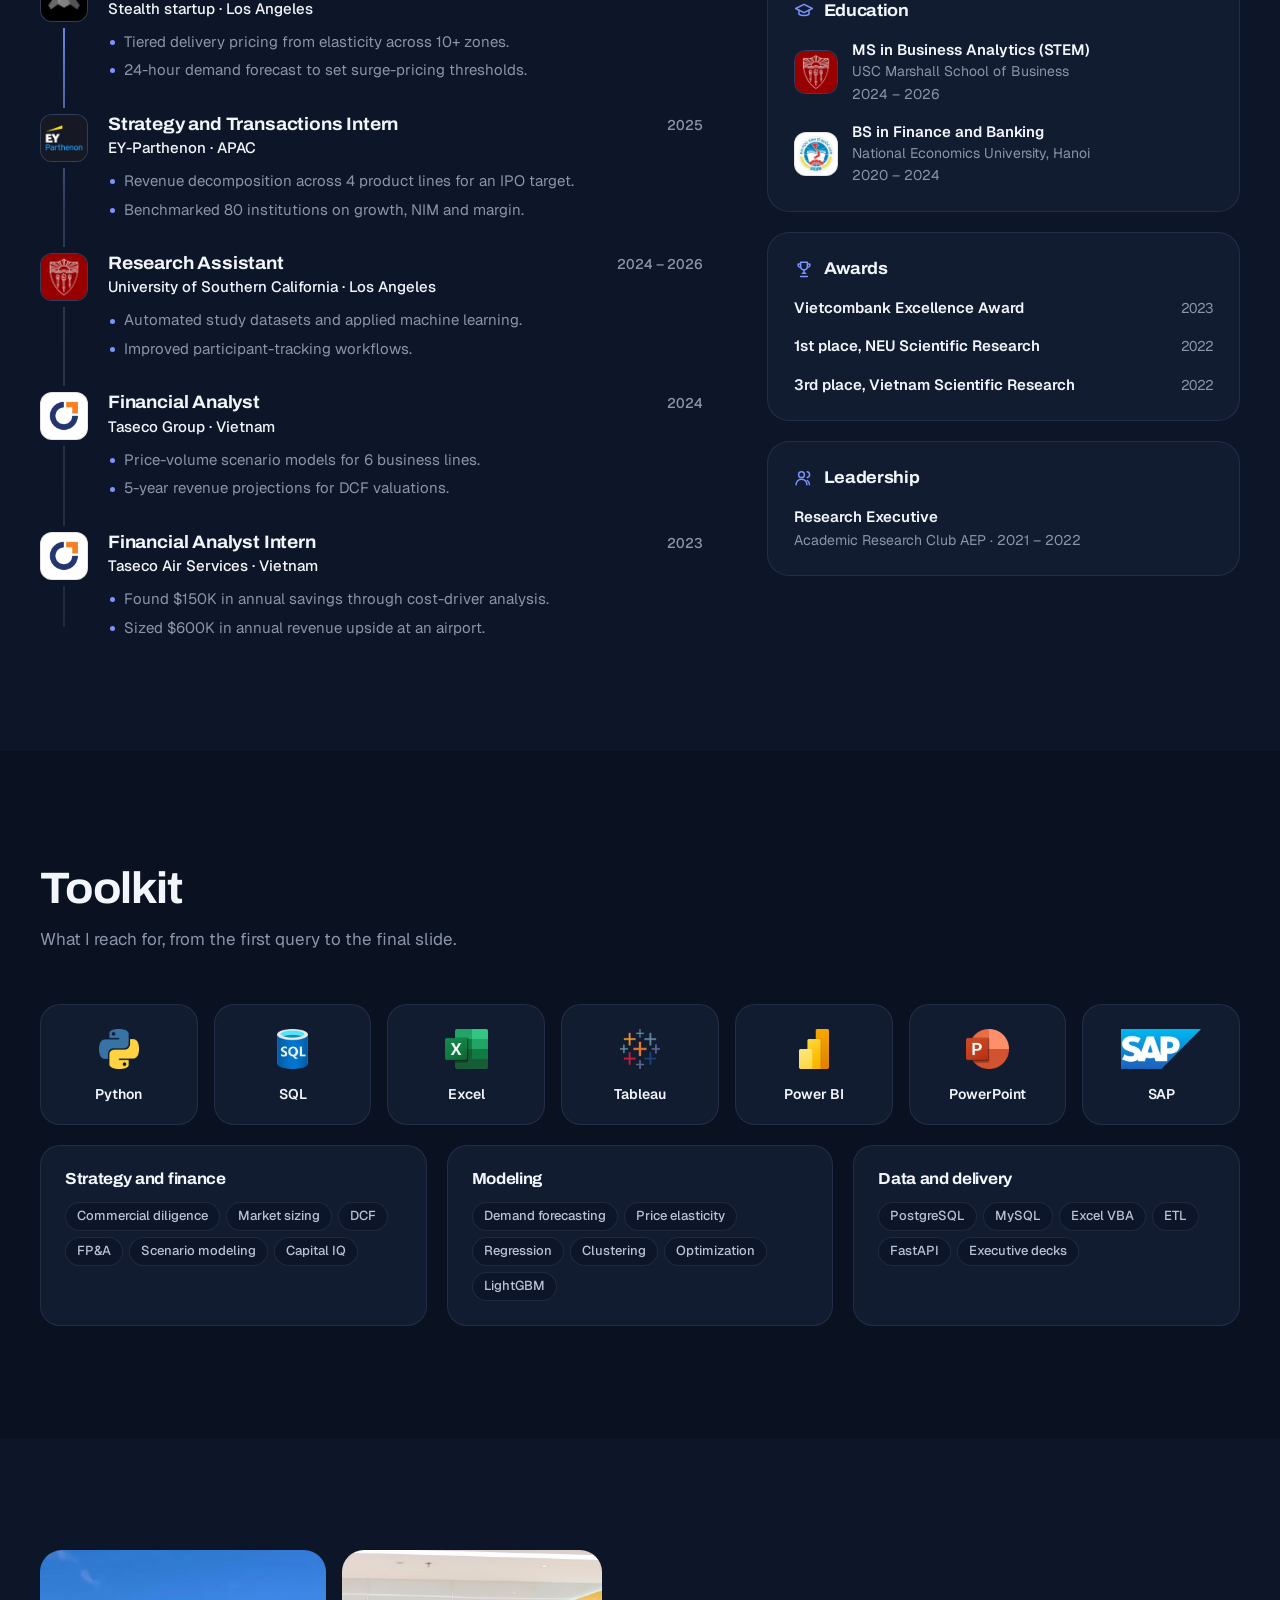
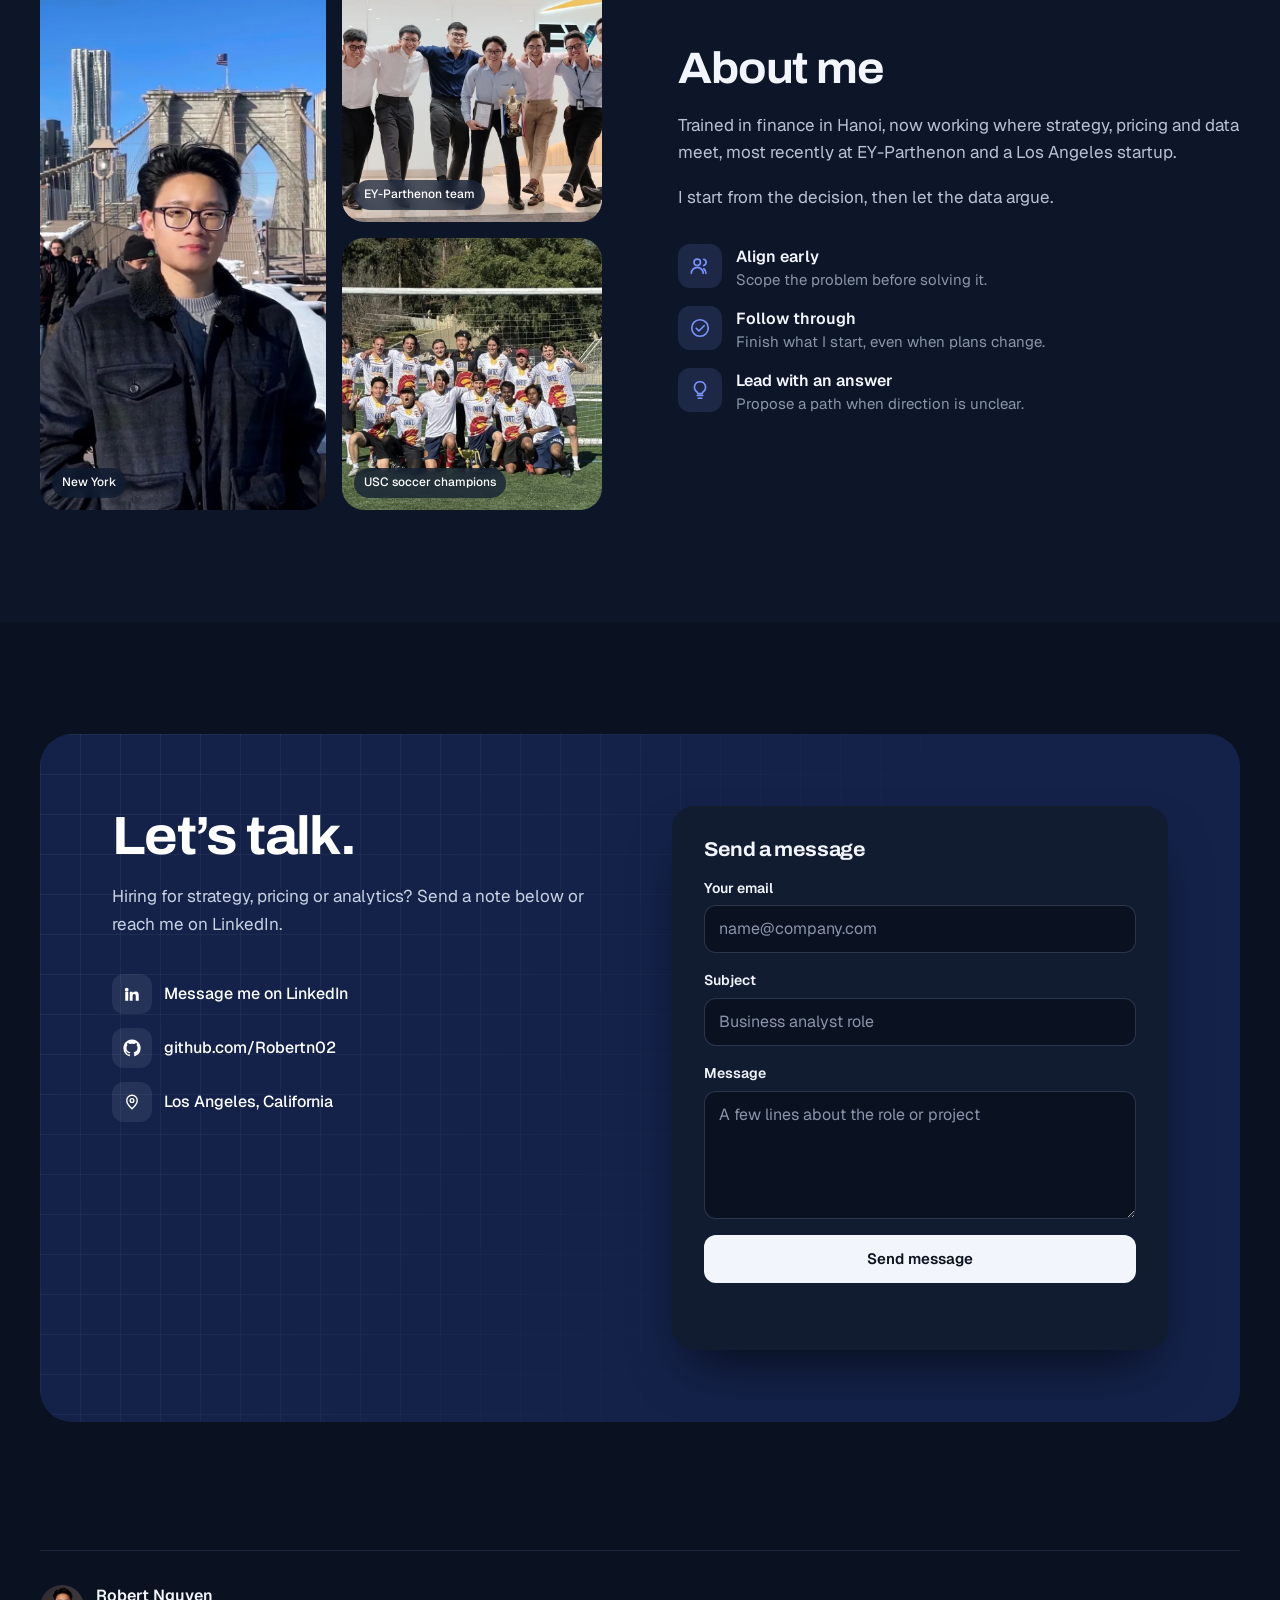
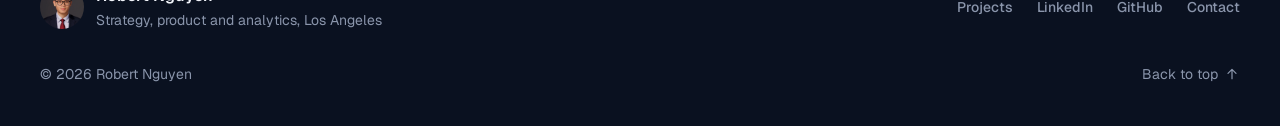
==== commit d94a6a2f: "Update content from résumé, real logos, remove contact details - Experience and education from the c" ====
--- a/index.html
+++ b/index.html
@@ -14,7 +14,7 @@
   <meta property="og:image" content="https://robertn02.github.io/website/assets/img/robert-og.jpg">
   <meta name="twitter:card" content="summary">
   <meta name="theme-color" content="#0a1120">
-  <script>try{if(localStorage.getItem('theme')==='light')document.documentElement.dataset.theme='light'}catch(e){}</script>
+  <script>try{localStorage.removeItem('theme');if(sessionStorage.getItem('theme')==='light')document.documentElement.dataset.theme='light'}catch(e){}</script>
 
   <link rel="icon" href="assets/img/favicon.svg" type="image/svg+xml">
   <link rel="icon" href="favicon.ico" sizes="any">
@@ -32,7 +32,6 @@
     "name": "Robert Nguyen",
     "url": "https://robertn02.github.io/website/",
     "image": "https://robertn02.github.io/website/assets/img/robert-og.jpg",
-    "email": "mailto:phucn@marshall.usc.edu",
     "address": { "@type": "PostalAddress", "addressLocality": "Los Angeles", "addressRegion": "CA", "addressCountry": "US" },
     "alumniOf": [
       { "@type": "CollegeOrUniversity", "name": "USC Marshall School of Business" },
@@ -57,16 +56,12 @@
   <svg width="0" height="0" style="position:absolute" aria-hidden="true">
     <symbol id="i-arrow" viewBox="0 0 24 24"><path d="M5 12h14M13 6l6 6-6 6"/></symbol>
     <symbol id="i-external" viewBox="0 0 24 24"><path d="M7 17 17 7M8 7h9v9"/></symbol>
-    <symbol id="i-mail" viewBox="0 0 24 24"><rect x="3" y="5" width="18" height="14" rx="2.5"/><path d="m3.5 7 8.5 6 8.5-6"/></symbol>
-    <symbol id="i-phone" viewBox="0 0 24 24"><path d="M5 4h4l2 5-2.5 1.5a11 11 0 0 0 5 5L15 13l5 2v4a2 2 0 0 1-2 2A16 16 0 0 1 3 6a2 2 0 0 1 2-2"/></symbol>
     <symbol id="i-pin" viewBox="0 0 24 24"><path d="M12 21s-7-6.2-7-11a7 7 0 0 1 14 0c0 4.8-7 11-7 11z"/><circle cx="12" cy="10" r="2.5"/></symbol>
     <symbol id="i-target" viewBox="0 0 24 24"><circle cx="12" cy="12" r="9"/><circle cx="12" cy="12" r="5"/><circle cx="12" cy="12" r="1.2"/></symbol>
     <symbol id="i-layers" viewBox="0 0 24 24"><path d="m12 3 9 5-9 5-9-5 9-5z"/><path d="m3 13 9 5 9-5"/></symbol>
     <symbol id="i-chart" viewBox="0 0 24 24"><path d="M4 20h16M7 16v-4M12 16V8M17 16V5"/></symbol>
-    <symbol id="i-trend" viewBox="0 0 24 24"><path d="m3 7 6 6 4-4 8 8"/><path d="M21 11v6h-6"/></symbol>
     <symbol id="i-folder" viewBox="0 0 24 24"><path d="M3 7a2 2 0 0 1 2-2h4l2 2h8a2 2 0 0 1 2 2v8a2 2 0 0 1-2 2H5a2 2 0 0 1-2-2z"/></symbol>
     <symbol id="i-check" viewBox="0 0 24 24"><path d="m5 12.5 4.5 4.5L19 7.5"/></symbol>
-    <symbol id="i-briefcase" viewBox="0 0 24 24"><rect x="3" y="7" width="18" height="13" rx="2.5"/><path d="M9 7V5.5A1.5 1.5 0 0 1 10.5 4h3A1.5 1.5 0 0 1 15 5.5V7M3 13h18"/></symbol>
     <symbol id="i-cap" viewBox="0 0 24 24"><path d="m2 9 10-5 10 5-10 5-10-5z"/><path d="M6 11v5c3 2 9 2 12 0v-5"/></symbol>
     <symbol id="i-trophy" viewBox="0 0 24 24"><path d="M8 4h8v5a4 4 0 0 1-8 0V4zM8 6H5a3 3 0 0 0 3 4M16 6h3a3 3 0 0 1-3 4M12 13v4M8 21h8M10 17h4"/></symbol>
     <symbol id="i-users" viewBox="0 0 24 24"><circle cx="9" cy="8" r="3.5"/><path d="M2.5 20a6.5 6.5 0 0 1 13 0M16 4.6a3.5 3.5 0 0 1 0 6.8M18.5 20a6.5 6.5 0 0 0-2.4-5"/></symbol>
@@ -118,7 +113,7 @@
           <span class="status rise" style="--d:0"><span class="status-dot" aria-hidden="true"></span>Open to strategy, product and analytics roles</span>
           <p class="hero-hello rise" style="--d:1">Hi, I’m <strong>Robert Nguyen</strong></p>
           <h1 class="rise" style="--d:2">I turn business questions into clear, <span class="nowrap">data-backed</span> decisions.</h1>
-          <p class="hero-sub rise" style="--d:3">Business analyst with a background in strategy consulting, corporate finance and product. MS in Business Analytics at USC Marshall.</p>
+          <p class="hero-sub rise" style="--d:3">Strategy and business analyst for pricing, revenue and demand. MS in Business Analytics, USC Marshall.</p>
 
           <div class="hero-actions rise" style="--d:4">
             <a class="btn btn-primary" href="#work">View my work <svg class="icon icon--arrow" aria-hidden="true"><use href="#i-arrow"/></svg></a>
@@ -129,26 +124,22 @@
 
           <ul class="creds rise" style="--d:5" aria-label="Background">
             <li class="cred">
-              <span class="logo-box"><img class="on-dark" src="assets/img/logos/ey-mark-dark.webp" alt="" width="97" height="112"><img class="on-light" src="assets/img/logos/ey-mark-light.webp" alt="" width="97" height="112"></span>
+              <span class="logo-box logo-box--fill"><img src="assets/img/logos/stealth.webp" alt="" width="200" height="200"></span>
+              <div><strong>Stealth startup</strong><span>Pricing Strategy Analyst</span></div>
+            </li>
+            <li class="cred">
+              <span class="logo-box logo-box--fill"><img src="assets/img/logos/eyp.webp" alt="" width="200" height="200"></span>
               <div><strong>EY-Parthenon</strong><span>Strategy and Transactions</span></div>
             </li>
             <li class="cred">
-              <span class="logo-box" aria-hidden="true">USC</span>
+              <span class="logo-box logo-box--fill"><img src="assets/img/logos/usc.webp" alt="" width="192" height="192"></span>
               <div><strong>USC Marshall</strong><span>MS Business Analytics</span></div>
-            </li>
-            <li class="cred">
-              <span class="logo-box" aria-hidden="true">T</span>
-              <div><strong>Taseco Group</strong><span>Financial Analyst</span></div>
             </li>
           </ul>
         </div>
 
         <div class="portrait rise" style="--d:1">
           <img src="assets/img/robert-headshot.webp" width="960" height="960" alt="Portrait of Robert Nguyen" fetchpriority="high">
-          <div class="float-card float-card--a">
-            <span class="float-icon"><svg class="icon" aria-hidden="true"><use href="#i-trend"/></svg></span>
-            <div><strong>−18.9%</strong><span>airline revenue loss<br>in simulation</span></div>
-          </div>
           <div class="float-card float-card--b">
             <span class="float-icon"><svg class="icon" aria-hidden="true"><use href="#i-folder"/></svg></span>
             <div><strong>11 projects</strong><span>published on GitHub</span></div>
@@ -163,7 +154,7 @@
         <div class="section-head">
           <div>
             <h2 id="expertise-title">Where I add value</h2>
-            <p>Three kinds of problems I’ve been trusted with. Pick the one you’re hiring for.</p>
+            <p>Pick the one you’re hiring for.</p>
           </div>
         </div>
 
@@ -171,35 +162,35 @@
           <article class="x-card">
             <span class="x-icon"><svg class="icon" aria-hidden="true"><use href="#i-target"/></svg></span>
             <h3>Strategy and consulting</h3>
-            <p>Sizing markets and testing deals until there is a recommendation to stand behind.</p>
+            <p>Diligence and scenarios that end in a clear recommendation.</p>
             <ul class="checks">
-              <li><svg class="icon" aria-hidden="true"><use href="#i-check"/></svg><span>Due diligence and market sizing at <span class="nowrap">EY-Parthenon</span></span></li>
-              <li><svg class="icon" aria-hidden="true"><use href="#i-check"/></svg><span>DCF and FP&amp;A for deal decisions</span></li>
-              <li><svg class="icon" aria-hidden="true"><use href="#i-check"/></svg><span>1st place, NEU Scientific Research 2022</span></li>
+              <li><svg class="icon" aria-hidden="true"><use href="#i-check"/></svg><span>IPO revenue diligence at <span class="nowrap">EY-Parthenon</span></span></li>
+              <li><svg class="icon" aria-hidden="true"><use href="#i-check"/></svg><span>80-institution peer benchmark</span></li>
+              <li><svg class="icon" aria-hidden="true"><use href="#i-check"/></svg><span>DCF and scenario models</span></li>
             </ul>
             <a class="link-arrow" href="projects/?for=strategy">Strategy projects <svg class="icon" aria-hidden="true"><use href="#i-arrow"/></svg></a>
           </article>
 
           <article class="x-card">
             <span class="x-icon"><svg class="icon" aria-hidden="true"><use href="#i-layers"/></svg></span>
-            <h3>Product and revenue</h3>
-            <p>Pricing and capacity decisions grounded in how customers actually behave.</p>
+            <h3>Pricing and revenue</h3>
+            <p>Pricing grounded in how customers actually behave.</p>
             <ul class="checks">
-              <li><svg class="icon" aria-hidden="true"><use href="#i-check"/></svg><span>Product manager, revenue optimization</span></li>
-              <li><svg class="icon" aria-hidden="true"><use href="#i-check"/></svg><span>Demand forecasting and price elasticity</span></li>
-              <li><svg class="icon" aria-hidden="true"><use href="#i-check"/></svg><span>Optimization models shipped as APIs</span></li>
+              <li><svg class="icon" aria-hidden="true"><use href="#i-check"/></svg><span>Tiered pricing across 10+ zones</span></li>
+              <li><svg class="icon" aria-hidden="true"><use href="#i-check"/></svg><span>Demand forecasts for surge pricing</span></li>
+              <li><svg class="icon" aria-hidden="true"><use href="#i-check"/></svg><span>Per-order unit economics</span></li>
             </ul>
-            <a class="link-arrow" href="projects/?for=product">Product projects <svg class="icon" aria-hidden="true"><use href="#i-arrow"/></svg></a>
+            <a class="link-arrow" href="projects/?for=product">Pricing projects <svg class="icon" aria-hidden="true"><use href="#i-arrow"/></svg></a>
           </article>
 
           <article class="x-card">
             <span class="x-icon"><svg class="icon" aria-hidden="true"><use href="#i-chart"/></svg></span>
             <h3>Business and data analytics</h3>
-            <p>Models and dashboards that make the answer obvious to the people who decide.</p>
+            <p>Models and dashboards that make the answer obvious.</p>
             <ul class="checks">
-              <li><svg class="icon" aria-hidden="true"><use href="#i-check"/></svg><span>Python, SQL, Tableau and Power BI</span></li>
-              <li><svg class="icon" aria-hidden="true"><use href="#i-check"/></svg><span>LightGBM, XGBoost, regression, clustering</span></li>
-              <li><svg class="icon" aria-hidden="true"><use href="#i-check"/></svg><span>Executive BI dashboards at Taseco Land</span></li>
+              <li><svg class="icon" aria-hidden="true"><use href="#i-check"/></svg><span>Python, SQL, R, Tableau, Power BI</span></li>
+              <li><svg class="icon" aria-hidden="true"><use href="#i-check"/></svg><span>Forecasting, regression, optimization</span></li>
+              <li><svg class="icon" aria-hidden="true"><use href="#i-check"/></svg><span>$150K savings from cost analysis</span></li>
             </ul>
             <a class="link-arrow" href="projects/?for=analytics">Analytics projects <svg class="icon" aria-hidden="true"><use href="#i-arrow"/></svg></a>
           </article>
@@ -213,7 +204,7 @@
         <div class="section-head">
           <div>
             <h2 id="work-title">Selected work</h2>
-            <p>Real data, a real business question, and the number that answered it.</p>
+            <p>Real data, real questions, and the number that mattered.</p>
           </div>
           <a class="link-arrow" href="projects/">All 11 projects <svg class="icon" aria-hidden="true"><use href="#i-arrow"/></svg></a>
         </div>
@@ -226,8 +217,8 @@
             </div>
             <div class="work-body">
               <span class="tag">Airline revenue management</span>
-              <h3><a href="https://github.com/Robertn02/Airline-Revenue-Management-IROPS-Seat-Allocation-Optimizer" target="_blank" rel="noopener">Reroute: who gets the last seats when flights fall apart</a></h3>
-              <p>A misconnect-risk model feeds a linear program that reallocates seats during disruptions, packaged as an API.</p>
+              <h3><a href="https://github.com/Robertn02/Airline-Revenue-Management-IROPS-Seat-Allocation-Optimizer" target="_blank" rel="noopener">Reroute: airline disruption seat allocation</a></h3>
+              <p>A risk model and linear program that reassign seats when flights are disrupted.</p>
               <div class="stats">
                 <div class="stat"><strong>−18.9%</strong><span>expected revenue loss vs. manual</span></div>
                 <div class="stat"><strong>0.92</strong><span>AUC, risk model</span></div>
@@ -246,7 +237,7 @@
             <div class="work-body">
               <span class="tag">EV and energy</span>
               <h3><a href="https://github.com/Robertn02/Rivian-SCE-EV-Smart-Charging-Emissions-and-Incentive-Analysis" target="_blank" rel="noopener">Rivian smart charging and incentives</a></h3>
-              <p>Shifting charging windows cuts emissions; an incentive projects a 10.7–21.3% sales lift.</p>
+              <p>Smarter charging cuts emissions; incentives could lift sales 11–21%.</p>
             </div>
           </article>
 
@@ -259,7 +250,7 @@
             <div class="work-body">
               <span class="tag">Capital markets</span>
               <h3><a href="https://github.com/Robertn02/Robinhood-CRSP-Retail-Investor-Flow-Behavioral-Analytics" target="_blank" rel="noopener">Robinhood retail investor herding</a></h3>
-              <p>Six stocks dominated retail holdings from 2018 to 2020 and moved almost in lockstep.</p>
+              <p>Six stocks dominated retail holdings and moved in lockstep.</p>
             </div>
           </article>
 
@@ -272,7 +263,7 @@
             <div class="work-body">
               <span class="tag">Mobility</span>
               <h3><a href="https://github.com/Robertn02/Uber-NYC-Pickup-Demand-and-Hotspot-Analytics" target="_blank" rel="noopener">NYC Uber demand and hotspots</a></h3>
-              <p>Weekday commuting drives about 75% of pickups, peaking between 4 and 9 pm.</p>
+              <p>Weekday commuting drives about 75% of pickups.</p>
             </div>
           </article>
 
@@ -285,7 +276,7 @@
             <div class="work-body">
               <span class="tag">Consumer subscriptions</span>
               <h3><a href="https://github.com/Robertn02/Spotify-Premium-Subscription-Behavior-Modeling-and-Driver-Analysis" target="_blank" rel="noopener">What makes listeners pay for Premium</a></h3>
-              <p>Podcast variety, not age or device, predicts who is willing to upgrade.</p>
+              <p>Podcast variety, not age or device, predicts upgrades.</p>
             </div>
           </article>
         </div>
@@ -298,50 +289,65 @@
         <div class="section-head">
           <div>
             <h2 id="experience-title">Experience</h2>
-            <p>From corporate finance in Hanoi to strategy and product work in Los Angeles.</p>
+            <p>From FP&amp;A in Vietnam to strategy and pricing in Los Angeles.</p>
           </div>
         </div>
 
         <div class="exp-grid">
           <ol class="timeline">
             <li class="t-item">
-              <span class="logo-box" aria-hidden="true">S</span>
+              <span class="logo-box logo-box--fill"><img src="assets/img/logos/stealth.webp" alt="" width="200" height="200"></span>
               <div>
-                <div class="t-head"><h3>Product Manager, Revenue Optimization</h3><span class="t-date">Sep 2025 – Mar 2026</span></div>
-                <p class="t-org">Stealth startup</p>
-                <p>Platform pricing and capacity allocation, driven by demand forecasting and elasticity analysis.</p>
+                <div class="t-head"><h3>Pricing Strategy Analyst</h3><span class="t-date">2025 – 2026</span></div>
+                <p class="t-org">Stealth startup · Los Angeles</p>
+                <ul class="t-points">
+                  <li>Tiered delivery pricing from elasticity across 10+ zones.</li>
+                  <li>24-hour demand forecast to set surge-pricing thresholds.</li>
+                </ul>
               </div>
             </li>
             <li class="t-item">
-              <span class="logo-box"><img class="on-dark" src="assets/img/logos/ey-mark-dark.webp" alt="" width="97" height="112"><img class="on-light" src="assets/img/logos/ey-mark-light.webp" alt="" width="97" height="112"></span>
+              <span class="logo-box logo-box--fill"><img src="assets/img/logos/eyp.webp" alt="" width="200" height="200"></span>
               <div>
-                <div class="t-head"><h3>Strategy and Transactions Consultant</h3><span class="t-date">2024</span></div>
-                <p class="t-org">EY-Parthenon</p>
-                <p>Due diligence and market sizing that steered IPO and M&amp;A engagements in consumer and tech.</p>
+                <div class="t-head"><h3>Strategy and Transactions Intern</h3><span class="t-date">2025</span></div>
+                <p class="t-org">EY-Parthenon · APAC</p>
+                <ul class="t-points">
+                  <li>Revenue decomposition across 4 product lines for an IPO target.</li>
+                  <li>Benchmarked 80 institutions on growth, NIM and margin.</li>
+                </ul>
               </div>
             </li>
             <li class="t-item">
-              <span class="logo-box" aria-hidden="true">USC</span>
+              <span class="logo-box logo-box--fill"><img src="assets/img/logos/usc.webp" alt="" width="192" height="192"></span>
               <div>
-                <div class="t-head"><h3>Data Research Analyst</h3><span class="t-date">2024</span></div>
-                <p class="t-org">Marshall Behavioral Research Lab, USC</p>
-                <p>Automated large datasets and applied machine learning to behavioral studies.</p>
+                <div class="t-head"><h3>Research Assistant</h3><span class="t-date">2024 – 2026</span></div>
+                <p class="t-org">University of Southern California · Los Angeles</p>
+                <ul class="t-points">
+                  <li>Automated study datasets and applied machine learning.</li>
+                  <li>Improved participant-tracking workflows.</li>
+                </ul>
               </div>
             </li>
             <li class="t-item">
-              <span class="logo-box" aria-hidden="true">T</span>
+              <span class="logo-box logo-box--real"><img src="assets/img/logos/taseco.webp" alt="" width="96" height="96"></span>
               <div>
-                <div class="t-head"><h3>Financial Analyst</h3><span class="t-date">2023 – 2024</span></div>
-                <p class="t-org">Taseco Group</p>
-                <p>Bond compliance, FP&amp;A for deals, and DCF forecasting for leadership decisions.</p>
+                <div class="t-head"><h3>Financial Analyst</h3><span class="t-date">2024</span></div>
+                <p class="t-org">Taseco Group · Vietnam</p>
+                <ul class="t-points">
+                  <li>Price-volume scenario models for 6 business lines.</li>
+                  <li>5-year revenue projections for DCF valuations.</li>
+                </ul>
               </div>
             </li>
             <li class="t-item">
-              <span class="logo-box" aria-hidden="true">T</span>
+              <span class="logo-box logo-box--real"><img src="assets/img/logos/taseco.webp" alt="" width="96" height="96"></span>
               <div>
-                <div class="t-head"><h3>Data Analyst</h3><span class="t-date">2022 – 2023</span></div>
-                <p class="t-org">Taseco Land Investment</p>
-                <p>Industrial-park operations dashboards and BI reporting for executive updates.</p>
+                <div class="t-head"><h3>Financial Analyst Intern</h3><span class="t-date">2023</span></div>
+                <p class="t-org">Taseco Air Services · Vietnam</p>
+                <ul class="t-points">
+                  <li>Found $150K in annual savings through cost-driver analysis.</li>
+                  <li>Sized $600K in annual revenue upside at an airport.</li>
+                </ul>
               </div>
             </li>
           </ol>
@@ -350,22 +356,22 @@
             <section class="side-card" aria-labelledby="edu-title">
               <h3 id="edu-title"><svg class="icon" aria-hidden="true"><use href="#i-cap"/></svg>Education</h3>
               <ul class="side-list">
-                <li><strong>MS in Business Analytics (STEM)</strong><span>USC Marshall School of Business · 2024 – present</span></li>
-                <li><strong>Bachelor of Banking and Finance</strong><span>National Economics University, Hanoi · 2020 – 2024</span></li>
+                <li class="edu"><span class="logo-box logo-box--fill"><img src="assets/img/logos/usc.webp" alt="" width="192" height="192"></span><div><strong>MS in Business Analytics (STEM)</strong><span>USC Marshall School of Business</span><span>2024 – 2026</span></div></li>
+                <li class="edu"><span class="logo-box logo-box--real logo-box--tight"><img src="assets/img/logos/neu.webp" alt="" width="160" height="160"></span><div><strong>BS in Finance and Banking</strong><span>National Economics University, Hanoi</span><span>2020 – 2024</span></div></li>
               </ul>
             </section>
             <section class="side-card" aria-labelledby="awards-title">
               <h3 id="awards-title"><svg class="icon" aria-hidden="true"><use href="#i-trophy"/></svg>Awards</h3>
               <ul class="side-list">
-                <li><strong>Vietcombank Excellence Award</strong><span>Academic performance and campus impact · 2023</span></li>
-                <li><strong>1st place, NEU Scientific Research</strong><span>National Economics University · 2022</span></li>
-                <li><strong>3rd place, Vietnam Scientific Research</strong><span>National competition · 2022</span></li>
+                <li class="row"><strong>Vietcombank Excellence Award</strong><span>2023</span></li>
+                <li class="row"><strong>1st place, NEU Scientific Research</strong><span>2022</span></li>
+                <li class="row"><strong>3rd place, Vietnam Scientific Research</strong><span>2022</span></li>
               </ul>
             </section>
             <section class="side-card" aria-labelledby="lead-title">
               <h3 id="lead-title"><svg class="icon" aria-hidden="true"><use href="#i-users"/></svg>Leadership</h3>
               <ul class="side-list">
-                <li><strong>Research Executive, Academic Research Club AEP</strong><span>Led research teams and mentored junior members · 2021 – 2022</span></li>
+                <li><strong>Research Executive</strong><span>Academic Research Club AEP · 2021 – 2022</span></li>
               </ul>
             </section>
           </div>
@@ -396,15 +402,15 @@
         <div class="methods">
           <div class="method">
             <h3>Strategy and finance</h3>
-            <div class="chips"><span class="chip">Due diligence</span><span class="chip">Market sizing</span><span class="chip">DCF</span><span class="chip">FP&amp;A</span><span class="chip">Factor models</span></div>
+            <div class="chips"><span class="chip">Commercial diligence</span><span class="chip">Market sizing</span><span class="chip">DCF</span><span class="chip">FP&amp;A</span><span class="chip">Scenario modeling</span><span class="chip">Capital IQ</span></div>
           </div>
           <div class="method">
             <h3>Modeling</h3>
-            <div class="chips"><span class="chip">Regression</span><span class="chip">LightGBM</span><span class="chip">XGBoost</span><span class="chip">Clustering</span><span class="chip">Time series</span><span class="chip">Optimization</span></div>
+            <div class="chips"><span class="chip">Demand forecasting</span><span class="chip">Price elasticity</span><span class="chip">Regression</span><span class="chip">Clustering</span><span class="chip">Optimization</span><span class="chip">LightGBM</span></div>
           </div>
           <div class="method">
-            <h3>Shipping</h3>
-            <div class="chips"><span class="chip">FastAPI</span><span class="chip">Docker</span><span class="chip">GitHub Actions</span><span class="chip">Executive decks</span></div>
+            <h3>Data and delivery</h3>
+            <div class="chips"><span class="chip">PostgreSQL</span><span class="chip">MySQL</span><span class="chip">Excel VBA</span><span class="chip">ETL</span><span class="chip">FastAPI</span><span class="chip">Executive decks</span></div>
           </div>
         </div>
       </div>
@@ -421,21 +427,21 @@
 
         <div class="about-copy">
           <h2 id="about-title">About me</h2>
-          <p>I trained in banking and finance in Hanoi, then kept moving toward the data: BI for a real-estate developer, financial analysis on deals, due diligence at EY-Parthenon, and now analytics at USC Marshall.</p>
-          <p>I start from the decision, structure the problem, then let the data argue. I’d rather hand a team one clear recommendation than ten interesting charts.</p>
+          <p>Trained in finance in Hanoi, now working where strategy, pricing and data meet, most recently at EY-Parthenon and a Los Angeles startup.</p>
+          <p>I start from the decision, then let the data argue.</p>
 
           <div class="values">
             <div class="value">
               <span class="x-icon"><svg class="icon" aria-hidden="true"><use href="#i-users"/></svg></span>
-              <div><strong>Align early</strong><span>Ask the scoping questions up front so everyone solves the same problem.</span></div>
+              <div><strong>Align early</strong><span>Scope the problem before solving it.</span></div>
             </div>
             <div class="value">
               <span class="x-icon"><svg class="icon" aria-hidden="true"><use href="#i-check-circle"/></svg></span>
-              <div><strong>Follow through</strong><span>Track priorities, stay calm when plans change, finish what I start.</span></div>
+              <div><strong>Follow through</strong><span>Finish what I start, even when plans change.</span></div>
             </div>
             <div class="value">
               <span class="x-icon"><svg class="icon" aria-hidden="true"><use href="#i-bulb"/></svg></span>
-              <div><strong>Put a first answer on the table</strong><span>When direction is unclear, propose a path the team can react to.</span></div>
+              <div><strong>Lead with an answer</strong><span>Propose a path when direction is unclear.</span></div>
             </div>
           </div>
         </div>
@@ -448,16 +454,12 @@
         <div class="cta">
           <div>
             <h2 id="contact-title">Let’s talk.</h2>
-            <p class="cta-sub">Hiring for strategy, product or analytics? Send a note and I’ll get back to you.</p>
+            <p class="cta-sub">Hiring for strategy, pricing or analytics? Send a note below or reach me on LinkedIn.</p>
             <ul class="contact-list">
-              <li><a href="mailto:phucn@marshall.usc.edu"><span class="icon-wrap"><svg class="icon" aria-hidden="true"><use href="#i-mail"/></svg></span>phucn@marshall.usc.edu</a></li>
-              <li><a href="tel:+12132722966"><span class="icon-wrap"><svg class="icon" aria-hidden="true"><use href="#i-phone"/></svg></span>+1 (213) 272-2966</a></li>
+              <li><a href="https://www.linkedin.com/in/phucnh2402/" target="_blank" rel="noopener"><span class="icon-wrap"><svg class="icon icon--fill" aria-hidden="true"><use href="#i-linkedin"/></svg></span>Message me on LinkedIn</a></li>
+              <li><a href="https://github.com/Robertn02" target="_blank" rel="noopener"><span class="icon-wrap"><svg class="icon icon--fill" aria-hidden="true"><use href="#i-github"/></svg></span>github.com/Robertn02</a></li>
               <li><span><span class="icon-wrap"><svg class="icon" aria-hidden="true"><use href="#i-pin"/></svg></span>Los Angeles, California</span></li>
             </ul>
-            <div class="cta-social">
-              <a class="icon-btn" href="https://www.linkedin.com/in/phucnh2402/" target="_blank" rel="noopener" aria-label="LinkedIn"><svg class="icon icon--fill" aria-hidden="true"><use href="#i-linkedin"/></svg></a>
-              <a class="icon-btn" href="https://github.com/Robertn02" target="_blank" rel="noopener" aria-label="GitHub"><svg class="icon icon--fill" aria-hidden="true"><use href="#i-github"/></svg></a>
-            </div>
           </div>
 
           <form class="form" id="contact-form" novalidate>
@@ -494,7 +496,7 @@
           <a href="projects/">Projects</a>
           <a href="https://www.linkedin.com/in/phucnh2402/" target="_blank" rel="noopener">LinkedIn</a>
           <a href="https://github.com/Robertn02" target="_blank" rel="noopener">GitHub</a>
-          <a href="mailto:phucn@marshall.usc.edu">Email</a>
+          <a href="#contact">Contact</a>
         </nav>
       </div>
       <div class="footer-bottom">
--- a/assets/css/site.css
+++ b/assets/css/site.css
@@ -226,8 +226,7 @@
 .portrait.rise { animation-name: rise-portrait; animation-duration: 1s; }
 @keyframes rise-portrait { from { opacity: 0; transform: translateY(24px) scale(0.97); } to { opacity: 1; transform: none; } }
 .float-card { animation: pop 0.7s var(--ease) both; }
-.float-card--a { animation-delay: 0.65s; }
-.float-card--b { animation-delay: 0.8s; }
+.float-card--b { animation-delay: 0.65s; }
 @keyframes pop { from { opacity: 0; transform: translateY(10px) scale(0.94); } to { opacity: 1; transform: none; } }
 
 .hero-grid {
@@ -289,6 +288,12 @@
   overflow: hidden;
 }
 .logo-box img { width: 100%; height: 100%; object-fit: contain; }
+/* Real logos sit on white so their brand colors read in both themes */
+.logo-box--real { background: #fff; border-color: rgba(15, 27, 51, 0.12); padding: 8px; }
+/* Logos that carry their own background fill the tile edge to edge */
+.logo-box--fill { padding: 0; border-color: var(--line-strong); }
+.logo-box--fill img { object-fit: cover; }
+.logo-box--tight { padding: 3px; }
 
 .cred > div > strong { display: block; color: var(--ink); font-size: 0.9375rem; font-weight: 600; line-height: 1.3; }
 .cred > div > span { display: block; color: var(--muted); font-size: 0.8125rem; line-height: 1.35; }
@@ -318,13 +323,11 @@
 .float-card > div > strong { display: block; color: var(--ink); font: 700 1.25rem/1.1 var(--font-display); letter-spacing: -0.02em; }
 .float-card > div > span { display: block; color: var(--muted); font-size: 0.8125rem; line-height: 1.3; }
 .float-card .float-icon { display: grid; place-items: center; width: 40px; height: 40px; border-radius: 12px; background: var(--accent-soft); color: var(--accent); }
-.float-card--a { top: 14%; left: -48px; }
 .float-card--b { bottom: 9%; right: -32px; }
 
 @media (max-width: 960px) {
   .hero-grid { grid-template-columns: minmax(0, 1fr); }
   .portrait { justify-self: center; max-width: 380px; order: -1; margin: 8px auto 0; }
-  .float-card--a { left: -20px; }
   .float-card--b { right: -16px; }
 }
 
@@ -508,7 +511,9 @@
 .t-head h3 { font-size: 1.125rem; letter-spacing: -0.01em; }
 .t-date { color: var(--muted); font-size: 0.875rem; font-weight: 500; font-variant-numeric: tabular-nums; white-space: nowrap; }
 .t-org { color: var(--ink); font-size: 0.9375rem; font-weight: 500; }
-.t-item p:last-child { margin-top: 6px; color: var(--muted); font-size: 0.9375rem; }
+.t-points { display: grid; gap: 6px; margin-top: 10px; }
+.t-points li { position: relative; padding-left: 16px; color: var(--muted); font-size: 0.9375rem; line-height: 1.5; }
+.t-points li::before { content: ""; position: absolute; left: 2px; top: 0.62em; width: 5px; height: 5px; border-radius: 50%; background: var(--accent); }
 
 .side { display: grid; gap: 20px; }
 
@@ -518,8 +523,11 @@
 
 .side-list { display: grid; gap: 16px; }
 .side-list li { display: grid; gap: 2px; }
-.side-list strong { color: var(--ink); font-size: 0.9375rem; font-weight: 600; line-height: 1.4; }
-.side-list span { color: var(--muted); font-size: 0.875rem; }
+.side-list li.row { display: flex; align-items: baseline; justify-content: space-between; gap: 16px; }
+.side-list li.row > span { flex: none; font-variant-numeric: tabular-nums; }
+.side-list li.edu { grid-template-columns: 44px minmax(0, 1fr); gap: 14px; align-items: center; }
+.side-list strong { display: block; color: var(--ink); font-size: 0.9375rem; font-weight: 600; line-height: 1.4; }
+.side-list li:not(.edu) > span, .side-list li > div > span { display: block; color: var(--muted); font-size: 0.875rem; }
 
 @media (max-width: 960px) { .exp-grid { grid-template-columns: minmax(0, 1fr); } }
 
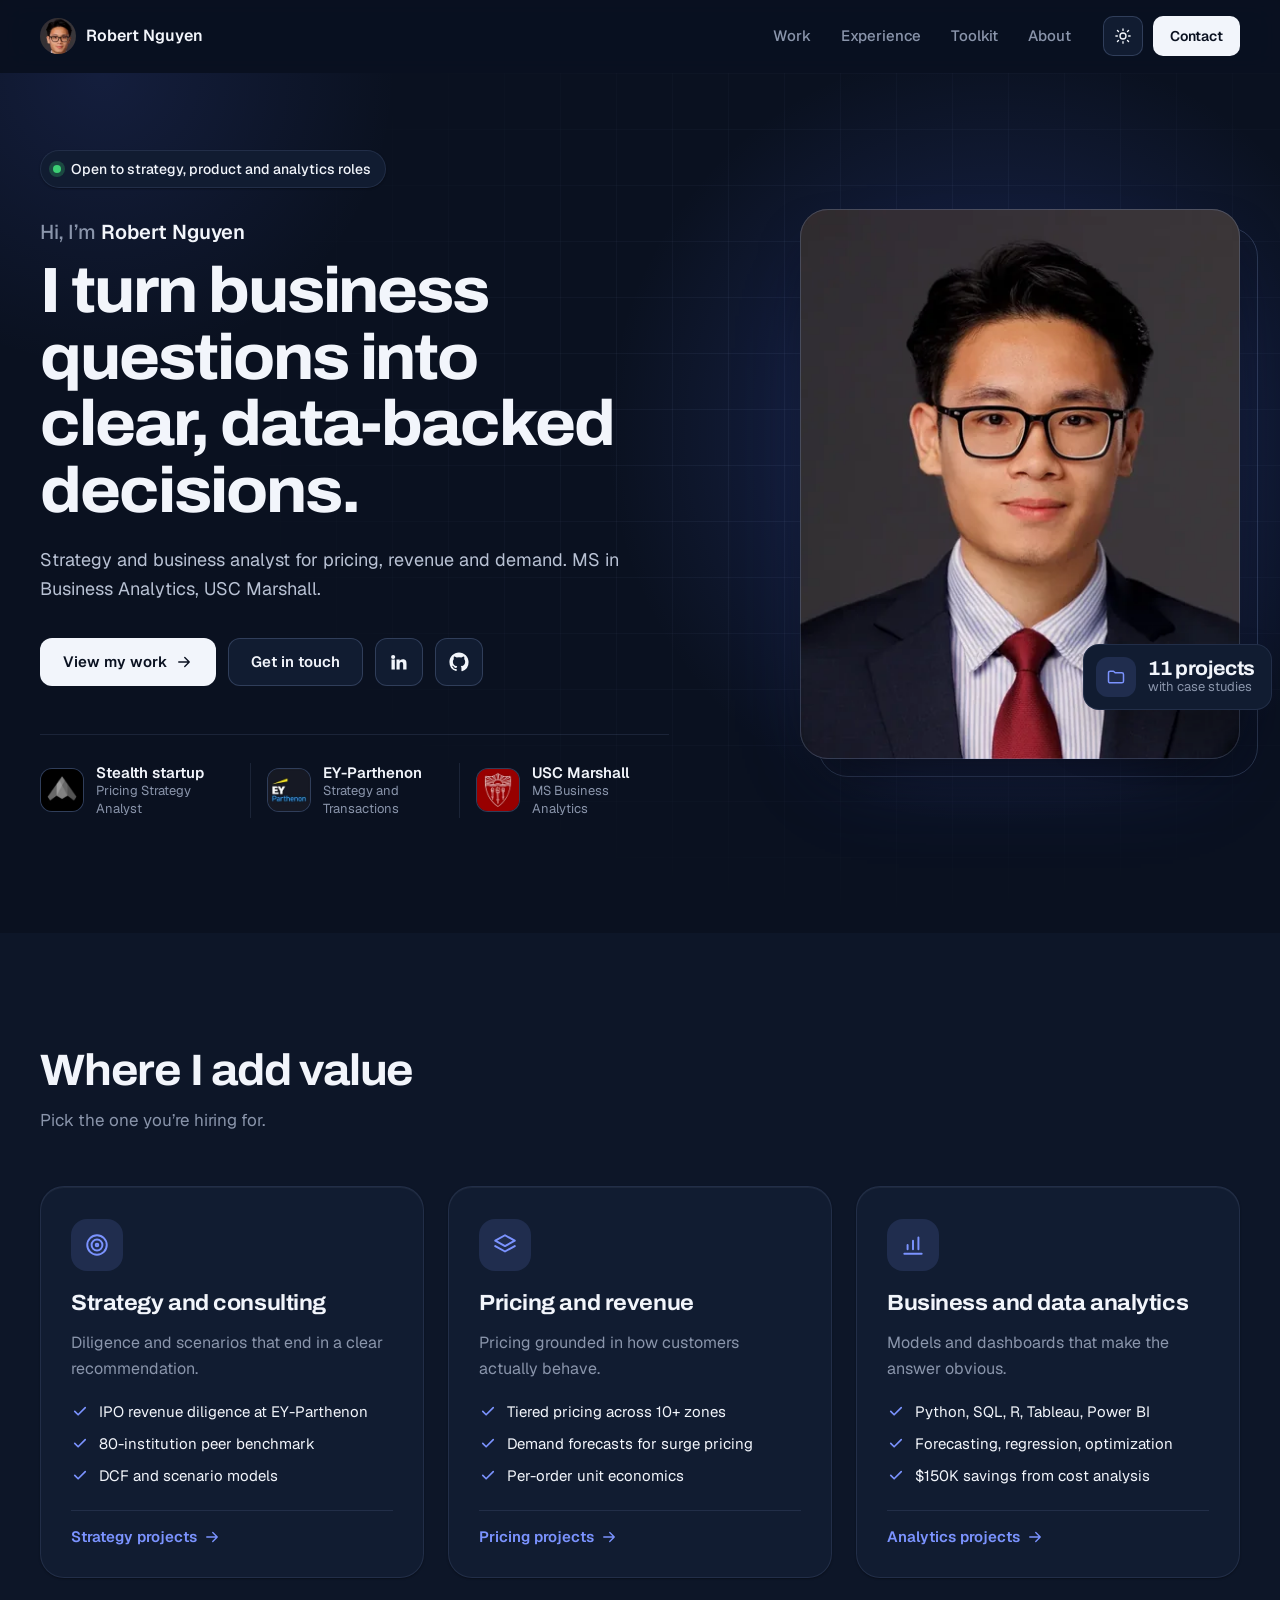
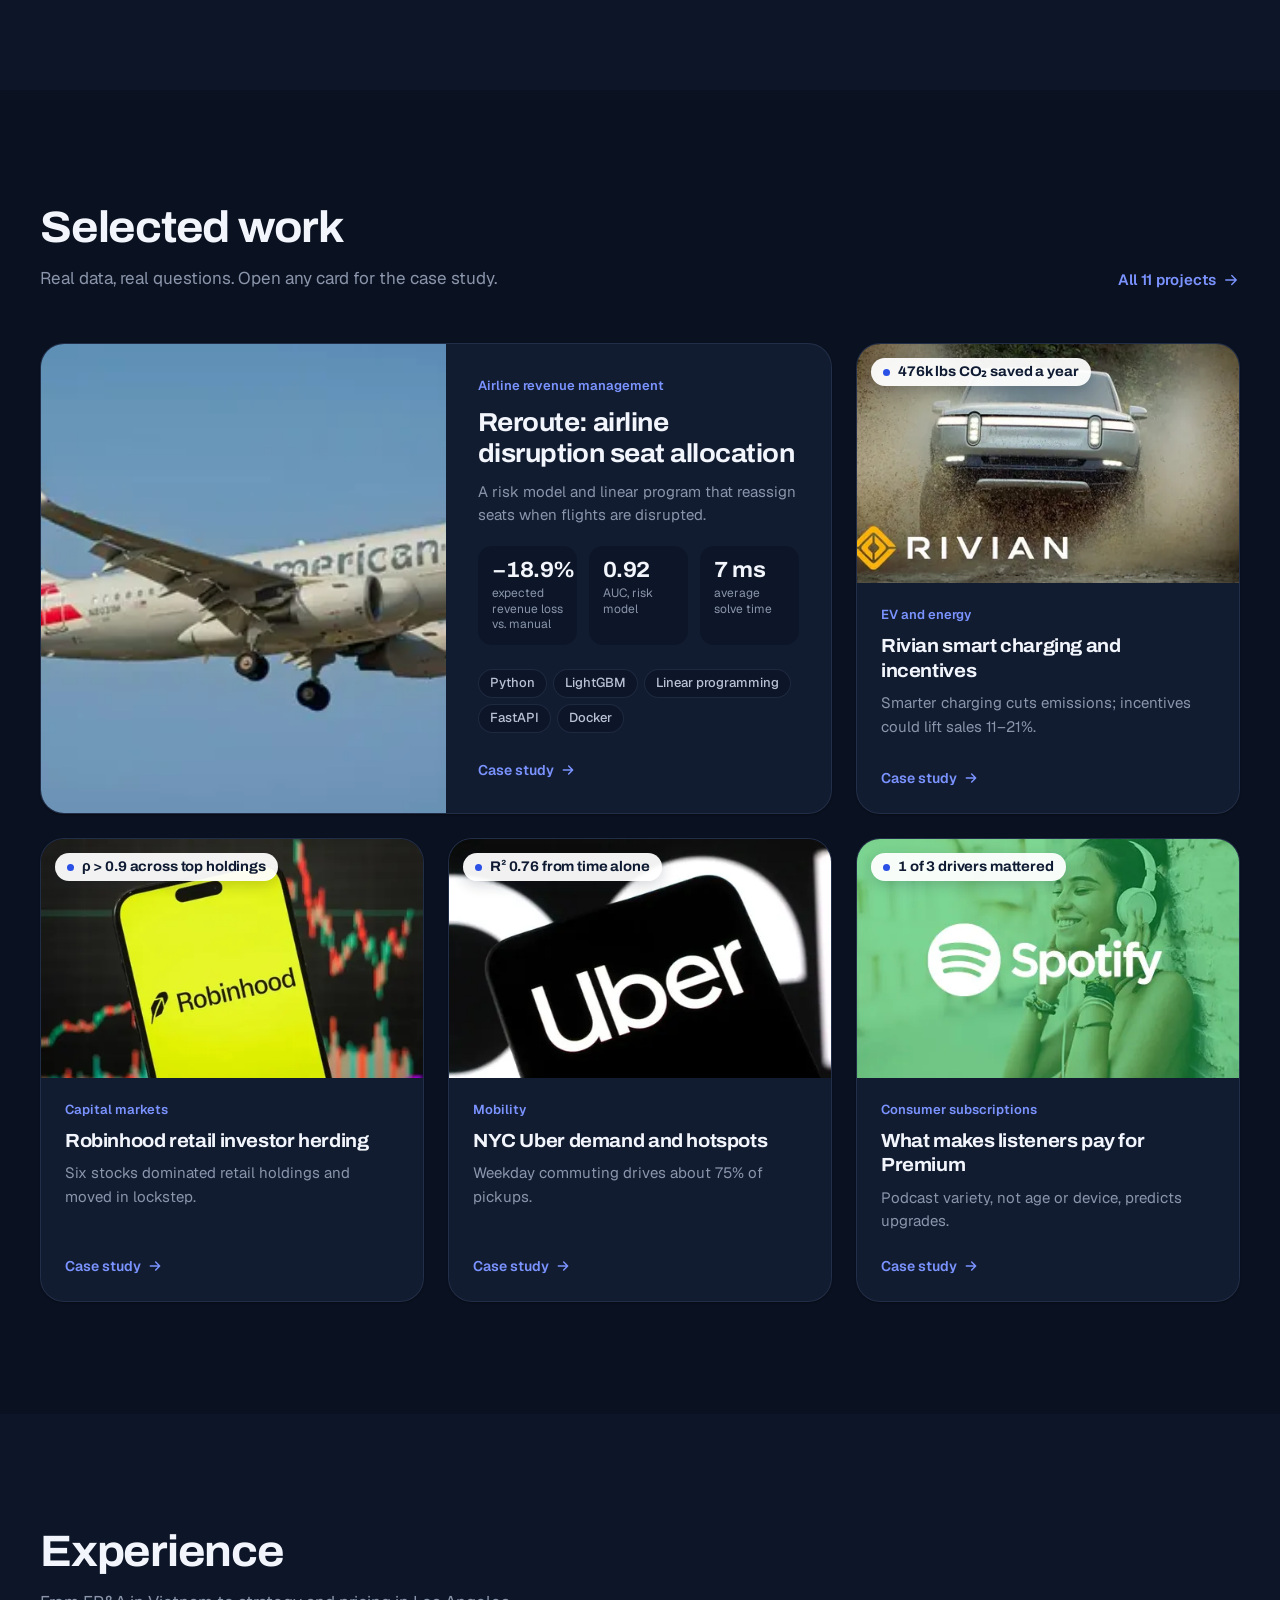
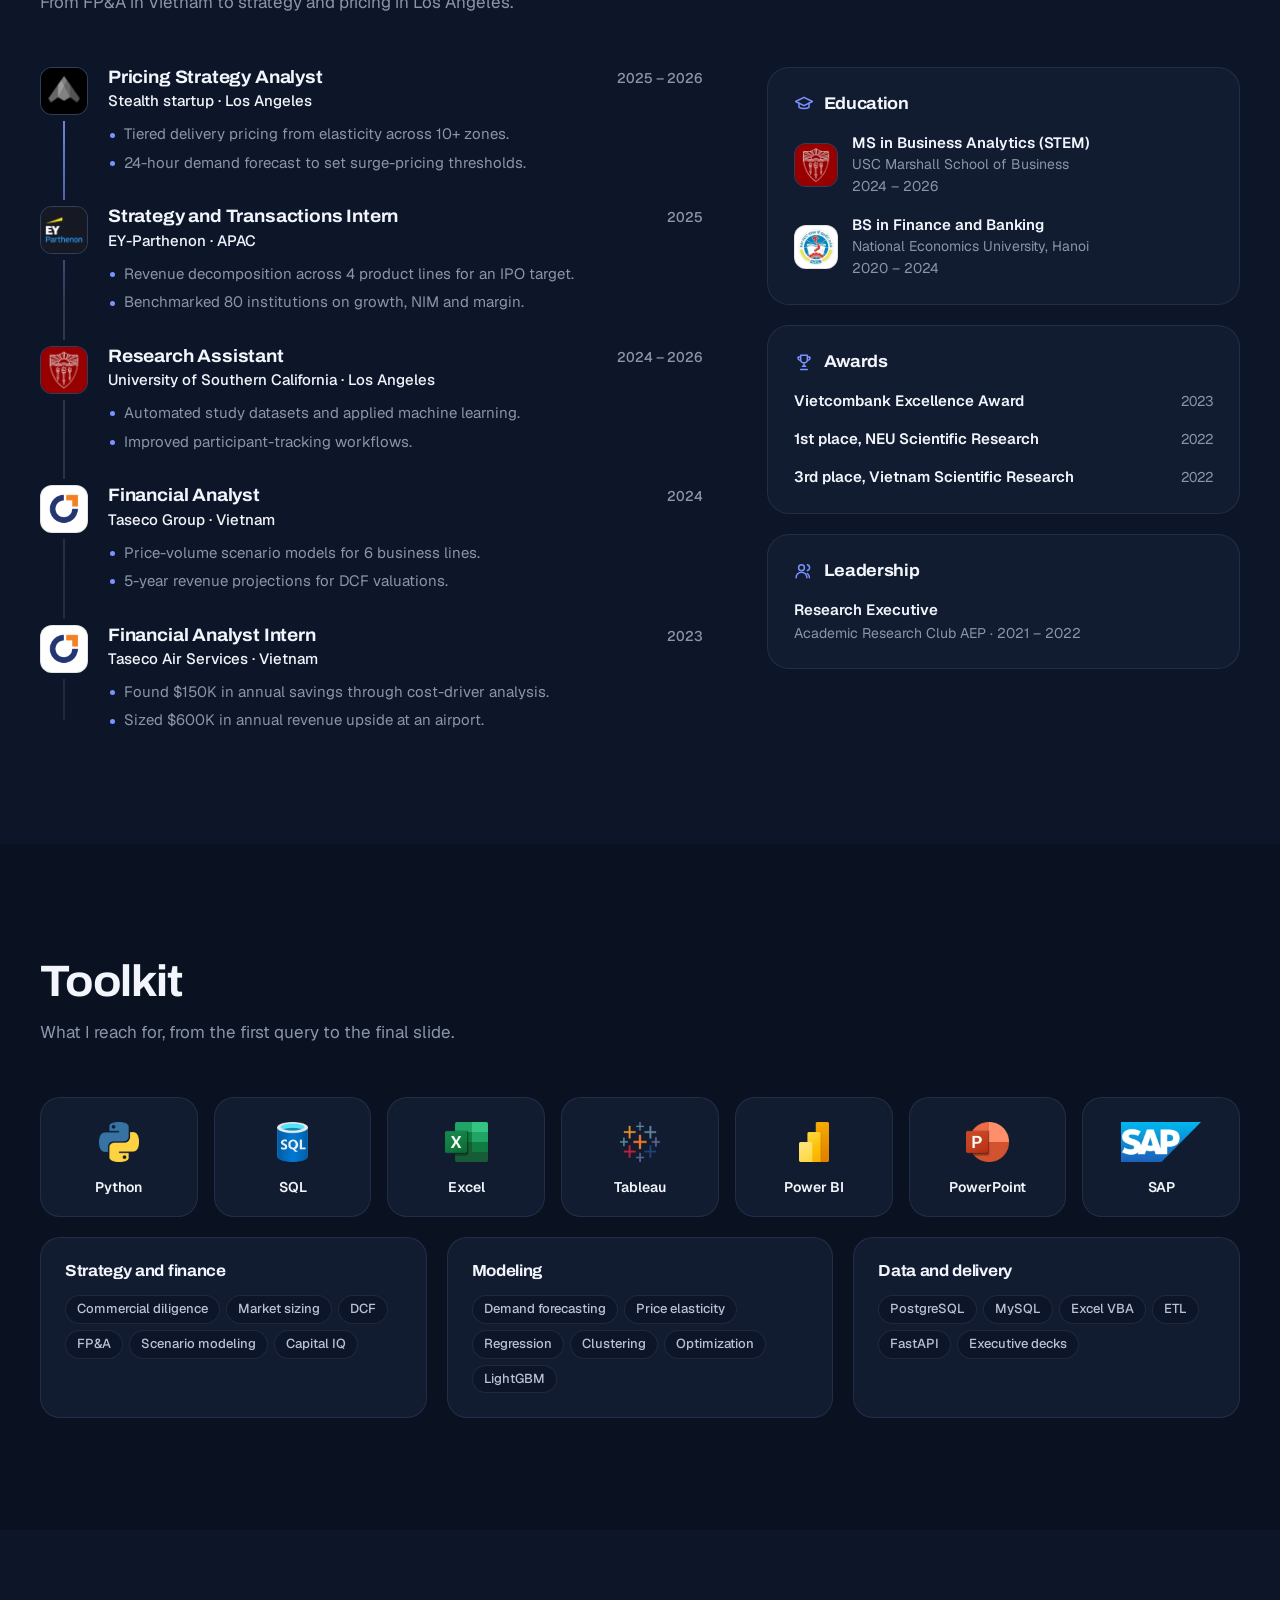
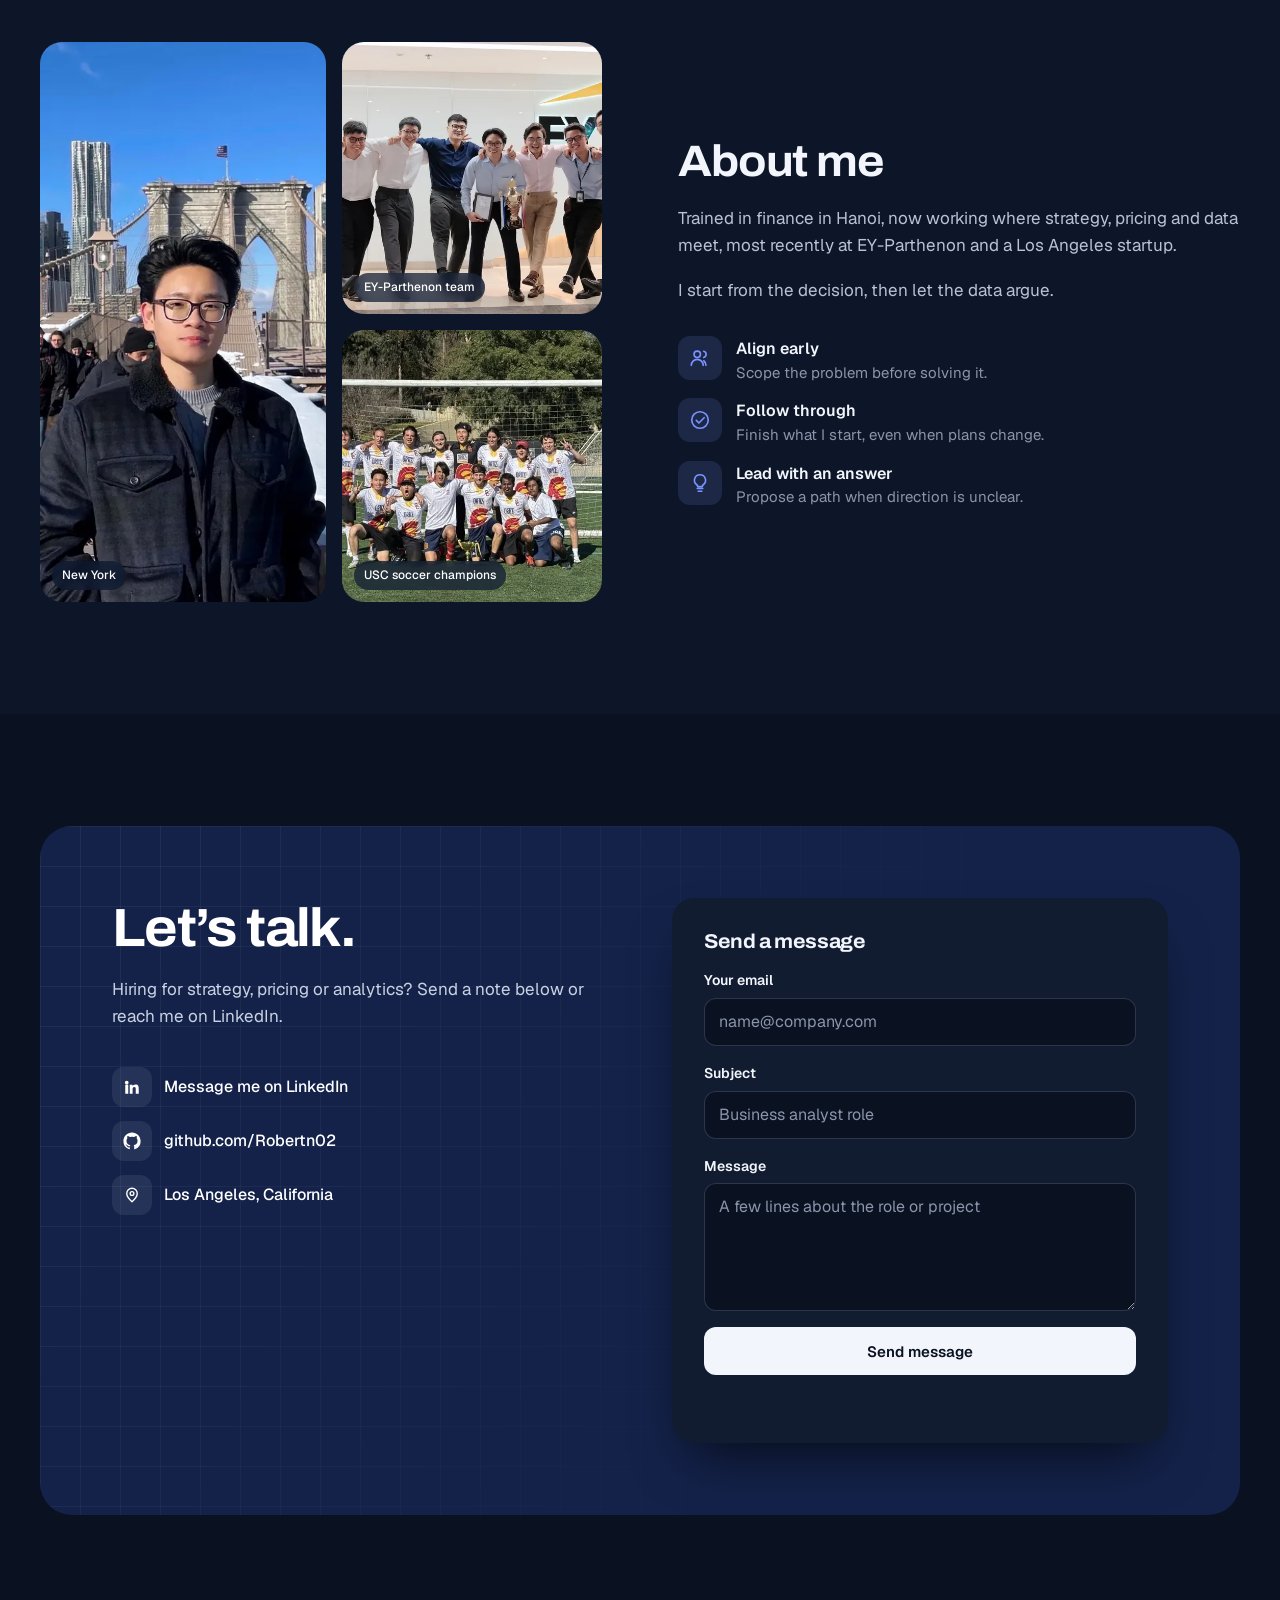
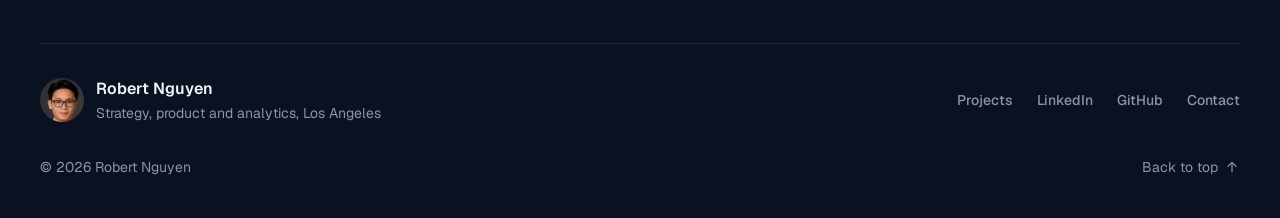
==== commit ca9ad0c3: "Case studies, faster loading, share card and 404 page - Every project card opens a short case study " ====
--- a/index.html
+++ b/index.html
@@ -11,19 +11,21 @@
   <meta property="og:title" content="Robert Nguyen | Strategy, product and analytics">
   <meta property="og:description" content="I turn business questions into clear, data-backed decisions.">
   <meta property="og:url" content="https://robertn02.github.io/website/">
-  <meta property="og:image" content="https://robertn02.github.io/website/assets/img/robert-og.jpg">
-  <meta name="twitter:card" content="summary">
+  <meta property="og:image" content="https://robertn02.github.io/website/assets/img/og-card.jpg">
+  <meta property="og:image:width" content="1200">
+  <meta property="og:image:height" content="630">
+  <meta property="og:image:alt" content="Robert Nguyen: strategy, pricing and business analytics">
+  <meta name="twitter:card" content="summary_large_image">
   <meta name="theme-color" content="#0a1120">
   <script>try{localStorage.removeItem('theme');if(sessionStorage.getItem('theme')==='light')document.documentElement.dataset.theme='light'}catch(e){}</script>
 
   <link rel="icon" href="assets/img/favicon.svg" type="image/svg+xml">
   <link rel="icon" href="favicon.ico" sizes="any">
 
-  <link rel="preconnect" href="https://fonts.googleapis.com">
-  <link rel="preconnect" href="https://fonts.gstatic.com" crossorigin>
-  <link rel="stylesheet" href="https://fonts.googleapis.com/css2?family=Archivo:wdth,wght@100..125,500..800&family=Geist:wght@400..700&display=swap">
+  <link rel="preload" href="assets/fonts/archivo.woff2" as="font" type="font/woff2" crossorigin>
+  <link rel="preload" href="assets/fonts/geist.woff2" as="font" type="font/woff2" crossorigin>
   <link rel="stylesheet" href="assets/css/site.css">
-  <link rel="preload" as="image" href="assets/img/robert-headshot.webp">
+  <link rel="preload" as="image" href="assets/img/robert-headshot.webp" imagesrcset="assets/img/robert-headshot-560.webp 560w, assets/img/robert-headshot.webp 960w" imagesizes="(max-width: 600px) 250px, (max-width: 960px) 475px, 550px" fetchpriority="high">
 
   <script type="application/ld+json">
   {
@@ -42,13 +44,19 @@
   }
   </script>
 
-  <!-- Google tag (gtag.js) -->
-  <script async src="https://www.googletagmanager.com/gtag/js?id=G-C8GLRVX10Y"></script>
+  <!-- Google Analytics: queued now, library loaded once the page is idle -->
   <script>
     window.dataLayer = window.dataLayer || [];
     function gtag(){dataLayer.push(arguments);}
     gtag('js', new Date());
     gtag('config', 'G-C8GLRVX10Y');
+    addEventListener('load', function () {
+      (window.requestIdleCallback || setTimeout)(function () {
+        var s = document.createElement('script');
+        s.async = true; s.src = 'https://www.googletagmanager.com/gtag/js?id=G-C8GLRVX10Y';
+        document.head.appendChild(s);
+      }, { timeout: 2500 });
+    });
   </script>
 </head>
 
@@ -80,7 +88,7 @@
   <header class="site-nav" id="top">
     <div class="container nav-inner">
       <a class="brand" href="./">
-        <img src="assets/img/robert-headshot.webp" width="36" height="36" alt="">
+        <img src="assets/img/robert-avatar.webp" width="36" height="36" alt="">
         <span>Robert Nguyen</span>
       </a>
       <nav class="nav-links" id="nav-links" aria-label="Main">
@@ -95,7 +103,6 @@
           <svg class="icon on-dark" aria-hidden="true"><use href="#i-sun"/></svg>
           <svg class="icon on-light" aria-hidden="true"><use href="#i-moon"/></svg>
         </button>
-        <a class="btn btn-secondary btn-sm" href="assets/Robert-Nguyen-Resume.pdf" data-resume hidden>Résumé</a>
         <a class="btn btn-primary btn-sm nav-cta" href="#contact">Contact</a>
         <button class="menu-btn" type="button" aria-expanded="false" aria-controls="nav-links" aria-label="Open menu">
           <svg class="icon menu-open" aria-hidden="true"><use href="#i-menu"/></svg>
@@ -139,11 +146,11 @@
         </div>
 
         <div class="portrait rise" style="--d:1">
-          <img src="assets/img/robert-headshot.webp" width="960" height="960" alt="Portrait of Robert Nguyen" fetchpriority="high">
-          <div class="float-card float-card--b">
+          <img src="assets/img/robert-headshot.webp" srcset="assets/img/robert-headshot-560.webp 560w, assets/img/robert-headshot.webp 960w" sizes="(max-width: 600px) 250px, (max-width: 960px) 475px, 550px" width="960" height="960" alt="Portrait of Robert Nguyen" fetchpriority="high">
+          <a class="float-card float-card--b" href="projects/">
             <span class="float-icon"><svg class="icon" aria-hidden="true"><use href="#i-folder"/></svg></span>
-            <div><strong>11 projects</strong><span>published on GitHub</span></div>
-          </div>
+            <div><strong>11 projects</strong><span>with case studies</span></div>
+          </a>
         </div>
       </div>
     </section>
@@ -204,16 +211,15 @@
         <div class="section-head">
           <div>
             <h2 id="work-title">Selected work</h2>
-            <p>Real data, real questions, and the number that mattered.</p>
+            <p>Real data, real questions. Open any card for the case study.</p>
           </div>
           <a class="link-arrow" href="projects/">All 11 projects <svg class="icon" aria-hidden="true"><use href="#i-arrow"/></svg></a>
         </div>
 
         <div class="work-grid">
-          <article class="work-card work-card--feature">
+          <article class="work-card work-card--feature" data-case="reroute">
             <div class="work-media">
-              <span class="card-arrow" aria-hidden="true"><svg class="icon"><use href="#i-external"/></svg></span>
-              <img src="assets/img/project-aa.webp" width="960" height="540" loading="lazy" alt="American Airlines jet taking off">
+              <img src="assets/img/project-aa.webp" srcset="assets/img/project-aa-480.webp 480w, assets/img/project-aa-720.webp 720w, assets/img/project-aa.webp 960w" sizes="(max-width: 720px) calc(100vw - 40px), 750px" width="960" height="540" loading="lazy" alt="American Airlines jet taking off">
             </div>
             <div class="work-body">
               <span class="tag">Airline revenue management</span>
@@ -225,51 +231,51 @@
                 <div class="stat"><strong>7 ms</strong><span>average solve time</span></div>
               </div>
               <div class="chips"><span class="chip">Python</span><span class="chip">LightGBM</span><span class="chip">Linear programming</span><span class="chip">FastAPI</span><span class="chip">Docker</span></div>
-            </div>
-          </article>
-
-          <article class="work-card">
+              <span class="card-cta" aria-hidden="true">Case study <svg class="icon"><use href="#i-arrow"/></svg></span>
+            </div>
+          </article>
+
+          <article class="work-card" data-case="rivian">
             <div class="work-media">
-              <span class="card-arrow" aria-hidden="true"><svg class="icon"><use href="#i-external"/></svg></span>
-              <img src="assets/img/project-rivian.webp" width="960" height="540" loading="lazy" alt="Rivian truck driving off-road">
+              <img src="assets/img/project-rivian.webp" srcset="assets/img/project-rivian-480.webp 480w, assets/img/project-rivian-720.webp 720w, assets/img/project-rivian.webp 960w" sizes="(max-width: 720px) calc(100vw - 40px), (max-width: 1024px) calc(50vw - 44px), 384px" width="960" height="540" loading="lazy" alt="Rivian truck driving off-road">
               <span class="metric">476k lbs CO₂ saved a year</span>
             </div>
             <div class="work-body">
               <span class="tag">EV and energy</span>
               <h3><a href="https://github.com/Robertn02/Rivian-SCE-EV-Smart-Charging-Emissions-and-Incentive-Analysis" target="_blank" rel="noopener">Rivian smart charging and incentives</a></h3>
               <p>Smarter charging cuts emissions; incentives could lift sales 11–21%.</p>
-            </div>
-          </article>
-
-          <article class="work-card">
+              <span class="card-cta" aria-hidden="true">Case study <svg class="icon"><use href="#i-arrow"/></svg></span>
+            </div>
+          </article>
+
+          <article class="work-card" data-case="robinhood">
             <div class="work-media">
-              <span class="card-arrow" aria-hidden="true"><svg class="icon"><use href="#i-external"/></svg></span>
-              <img src="assets/img/project-robinhood.webp" width="750" height="500" loading="lazy" alt="Robinhood app on a phone">
+              <img src="assets/img/project-robinhood.webp" srcset="assets/img/project-robinhood-480.webp 480w, assets/img/project-robinhood-720.webp 720w, assets/img/project-robinhood.webp 750w" sizes="(max-width: 720px) calc(100vw - 40px), (max-width: 1024px) calc(50vw - 44px), 384px" width="750" height="500" loading="lazy" alt="Robinhood app on a phone">
               <span class="metric">ρ &gt; 0.9 across top holdings</span>
             </div>
             <div class="work-body">
               <span class="tag">Capital markets</span>
               <h3><a href="https://github.com/Robertn02/Robinhood-CRSP-Retail-Investor-Flow-Behavioral-Analytics" target="_blank" rel="noopener">Robinhood retail investor herding</a></h3>
               <p>Six stocks dominated retail holdings and moved in lockstep.</p>
-            </div>
-          </article>
-
-          <article class="work-card">
+              <span class="card-cta" aria-hidden="true">Case study <svg class="icon"><use href="#i-arrow"/></svg></span>
+            </div>
+          </article>
+
+          <article class="work-card" data-case="uber">
             <div class="work-media">
-              <span class="card-arrow" aria-hidden="true"><svg class="icon"><use href="#i-external"/></svg></span>
-              <img src="assets/img/project-uber.webp" width="960" height="640" loading="lazy" alt="Uber logo on a phone">
+              <img src="assets/img/project-uber.webp" srcset="assets/img/project-uber-480.webp 480w, assets/img/project-uber-720.webp 720w, assets/img/project-uber.webp 960w" sizes="(max-width: 720px) calc(100vw - 40px), (max-width: 1024px) calc(50vw - 44px), 384px" width="960" height="640" loading="lazy" alt="Uber logo on a phone">
               <span class="metric">R² 0.76 from time alone</span>
             </div>
             <div class="work-body">
               <span class="tag">Mobility</span>
               <h3><a href="https://github.com/Robertn02/Uber-NYC-Pickup-Demand-and-Hotspot-Analytics" target="_blank" rel="noopener">NYC Uber demand and hotspots</a></h3>
               <p>Weekday commuting drives about 75% of pickups.</p>
-            </div>
-          </article>
-
-          <article class="work-card">
+              <span class="card-cta" aria-hidden="true">Case study <svg class="icon"><use href="#i-arrow"/></svg></span>
+            </div>
+          </article>
+
+          <article class="work-card" data-case="spotify">
             <div class="work-media">
-              <span class="card-arrow" aria-hidden="true"><svg class="icon"><use href="#i-external"/></svg></span>
               <img src="assets/img/project-spotify.webp" width="467" height="316" loading="lazy" alt="Spotify logo over a person wearing headphones">
               <span class="metric">1 of 3 drivers mattered</span>
             </div>
@@ -277,6 +283,7 @@
               <span class="tag">Consumer subscriptions</span>
               <h3><a href="https://github.com/Robertn02/Spotify-Premium-Subscription-Behavior-Modeling-and-Driver-Analysis" target="_blank" rel="noopener">What makes listeners pay for Premium</a></h3>
               <p>Podcast variety, not age or device, predicts upgrades.</p>
+              <span class="card-cta" aria-hidden="true">Case study <svg class="icon"><use href="#i-arrow"/></svg></span>
             </div>
           </article>
         </div>
@@ -420,9 +427,9 @@
     <section class="section section--soft" id="about" aria-labelledby="about-title">
       <div class="container about-grid">
         <div class="collage">
-          <figure><img src="assets/img/robert-brooklyn.webp" width="900" height="1200" loading="lazy" alt="Robert on the Brooklyn Bridge with the Manhattan skyline behind"><figcaption>New York</figcaption></figure>
-          <figure><img src="assets/img/life-ey-2.webp" width="1200" height="800" loading="lazy" alt="Robert with EY-Parthenon colleagues holding a trophy"><figcaption>EY-Parthenon team</figcaption></figure>
-          <figure><img src="assets/img/life-champion.webp" width="1200" height="800" loading="lazy" alt="USC soccer team celebrating with a trophy"><figcaption>USC soccer champions</figcaption></figure>
+          <figure><img src="assets/img/robert-brooklyn.webp" srcset="assets/img/robert-brooklyn-600.webp 600w, assets/img/robert-brooklyn.webp 900w" sizes="(max-width: 960px) 55vw, 420px" width="900" height="1200" loading="lazy" alt="Robert on the Brooklyn Bridge with the Manhattan skyline behind"><figcaption>New York</figcaption></figure>
+          <figure><img src="assets/img/life-ey-2.webp" srcset="assets/img/life-ey-2-800.webp 800w, assets/img/life-ey-2.webp 1200w" sizes="(max-width: 960px) 45vw, 410px" width="1200" height="800" loading="lazy" alt="Robert with EY-Parthenon colleagues holding a trophy"><figcaption>EY-Parthenon team</figcaption></figure>
+          <figure><img src="assets/img/life-champion.webp" srcset="assets/img/life-champion-800.webp 800w, assets/img/life-champion.webp 1200w" sizes="(max-width: 960px) 45vw, 410px" width="1200" height="800" loading="lazy" alt="USC soccer team celebrating with a trophy"><figcaption>USC soccer champions</figcaption></figure>
         </div>
 
         <div class="about-copy">
@@ -489,7 +496,7 @@
     <div class="container">
       <div class="footer-inner">
         <div class="footer-brand">
-          <img src="assets/img/robert-headshot.webp" width="44" height="44" alt="">
+          <img src="assets/img/robert-avatar.webp" width="44" height="44" alt="">
           <div><strong>Robert Nguyen</strong><span>Strategy, product and analytics, Los Angeles</span></div>
         </div>
         <nav aria-label="Footer">
--- a/assets/css/site.css
+++ b/assets/css/site.css
@@ -1,5 +1,9 @@
 /* Robert Nguyen — portfolio
    Palette from the headshot: suit navy, shirt white, one confident blue. */
+
+/* Self-hosted variable fonts (latin subset, preloaded in each page head) */
+@font-face { font-family: "Archivo"; src: url("../fonts/archivo.woff2") format("woff2"); font-weight: 500 800; font-stretch: 106%; font-display: swap; }
+@font-face { font-family: "Geist"; src: url("../fonts/geist.woff2") format("woff2"); font-weight: 400 700; font-display: swap; }
 
 /* Dark is the default theme; [data-theme="light"] opts into light. */
 :root {
@@ -79,6 +83,7 @@
 a { color: inherit; text-decoration: none; }
 p { margin: 0; }
 .nowrap { white-space: nowrap; }
+.sr-only { position: absolute; width: 1px; height: 1px; margin: -1px; padding: 0; overflow: hidden; clip-path: inset(50%); white-space: nowrap; border: 0; }
 ul, ol { margin: 0; padding: 0; list-style: none; }
 
 h1, h2, h3, h4 {
@@ -323,7 +328,8 @@
 .float-card > div > strong { display: block; color: var(--ink); font: 700 1.25rem/1.1 var(--font-display); letter-spacing: -0.02em; }
 .float-card > div > span { display: block; color: var(--muted); font-size: 0.8125rem; line-height: 1.3; }
 .float-card .float-icon { display: grid; place-items: center; width: 40px; height: 40px; border-radius: 12px; background: var(--accent-soft); color: var(--accent); }
-.float-card--b { bottom: 9%; right: -32px; }
+.float-card--b { bottom: 9%; right: -32px; transition: border-color 0.2s var(--ease), translate 0.2s var(--ease); }
+a.float-card:hover { border-color: color-mix(in srgb, var(--accent) 55%, transparent); translate: 0 -2px; }
 
 @media (max-width: 960px) {
   .hero-grid { grid-template-columns: minmax(0, 1fr); }
@@ -402,19 +408,14 @@
   box-shadow: var(--shadow-lg), 0 24px 60px -28px var(--glow);
 }
 
-.card-arrow {
-  position: absolute; top: 14px; right: 14px; z-index: 2;
-  display: grid; place-items: center;
-  width: 40px; height: 40px; border-radius: 50%;
-  background: rgba(255, 255, 255, 0.94); color: #0f1b33;
-  box-shadow: 0 4px 14px rgba(15, 27, 51, 0.25);
-  transition: opacity 0.25s var(--ease), transform 0.25s var(--ease);
-}
-.card-arrow .icon { width: 18px; height: 18px; stroke-width: 2.2; }
-@media (hover: hover) {
-  .card-arrow { opacity: 0; transform: translate(-6px, 6px); }
-  .work-card:hover .card-arrow, .work-card:focus-within .card-arrow { opacity: 1; transform: none; }
-}
+.card-cta {
+  display: inline-flex; align-items: center; gap: 6px;
+  margin-top: auto; padding-top: 14px;
+  color: var(--accent); font-size: 0.875rem; font-weight: 600;
+}
+.card-cta .icon { width: 16px; height: 16px; stroke-width: 2.2; transition: transform 0.2s var(--ease); }
+.work-card:hover .card-cta .icon { transform: translateX(4px); }
+.chips + .card-cta { margin-top: 0; padding-top: 16px; }
 .work-card:focus-within { outline: 2px solid var(--accent); outline-offset: 3px; }
 
 .work-media { position: relative; aspect-ratio: 16 / 10; overflow: hidden; background: var(--bg-soft); }
@@ -639,7 +640,7 @@
 .field textarea { min-height: 128px; resize: vertical; }
 .form .btn-primary { width: 100%; }
 .form .btn-primary[aria-busy="true"] { opacity: 0.7; cursor: progress; }
-.form-status { min-height: 1.4em; color: var(--muted); font-size: 0.875rem; }
+.form-status { display: flex; flex-wrap: wrap; align-items: center; gap: 10px; min-height: 1.4em; color: var(--muted); font-size: 0.875rem; }
 
 .cta--compact { align-items: center; padding-block: clamp(32px, 5vw, 56px); }
 .cta-actions { display: flex; flex-wrap: wrap; align-items: center; justify-content: flex-end; gap: 12px; }
@@ -678,10 +679,100 @@
 
 .empty { padding: 48px 0; color: var(--muted); text-align: center; }
 
+/* ---------- Case study dialog ---------- */
+
+.icon--back { transform: rotate(180deg); }
+
+.case {
+  width: min(880px, calc(100% - 32px)); max-width: none; max-height: calc(100dvh - 48px);
+  padding: 0; border: 1px solid var(--line-strong); border-radius: 28px;
+  background: var(--card); color: var(--text);
+  box-shadow: var(--shadow-lg);
+  overflow: hidden;
+}
+.case[open] { display: flex; flex-direction: column; animation: case-in 0.35s var(--ease); }
+.case::backdrop { background: rgba(4, 8, 18, 0.72); -webkit-backdrop-filter: blur(6px); backdrop-filter: blur(6px); }
+@keyframes case-in { from { opacity: 0; transform: translateY(16px) scale(0.98); } }
+html:has(.case[open]) { overflow: hidden; }
+
+.case-scroll { flex: 1; min-height: 0; overflow-y: auto; overscroll-behavior: contain; }
+
+.case-media { position: relative; height: clamp(160px, 26vw, 240px); background: var(--bg-soft); }
+.case-media img { width: 100%; height: 100%; object-fit: cover; }
+.case-media::after { content: ""; position: absolute; inset: 0; background: linear-gradient(to bottom, transparent 35%, var(--card)); pointer-events: none; }
+.case-close {
+  position: absolute; top: 14px; right: 14px; z-index: 1;
+  display: grid; place-items: center; width: 40px; height: 40px;
+  border: 0; border-radius: 50%;
+  background: rgba(255, 255, 255, 0.94); color: #0f1b33;
+  box-shadow: 0 4px 14px rgba(15, 27, 51, 0.25); cursor: pointer;
+}
+.case-close .icon { width: 18px; height: 18px; stroke-width: 2.2; }
+
+.case-body { position: relative; display: grid; gap: 18px; margin-top: -40px; padding: 0 clamp(20px, 4vw, 40px) 32px; }
+.case-body > .tag { margin-bottom: -10px; }
+.case-body h2 { font-size: clamp(1.5rem, 1.2rem + 1.2vw, 2rem); letter-spacing: -0.025em; text-wrap: balance; }
+.case-question { color: var(--ink); font-size: 1.125rem; line-height: 1.5; }
+.case-body .stats { margin: 0; }
+
+.case-grid { display: grid; grid-template-columns: repeat(auto-fit, minmax(260px, 1fr)); gap: 14px; }
+.case-block { padding: 20px 22px; border: 1px solid var(--line); border-radius: 18px; }
+.case-block h3 { display: flex; align-items: center; gap: 8px; margin-bottom: 12px; color: var(--muted); font: 600 0.8125rem/1 var(--font-body); letter-spacing: 0.06em; text-transform: uppercase; }
+.case-block h3 .icon { width: 16px; height: 16px; color: var(--accent); }
+.case-block ul { display: grid; gap: 8px; }
+.case-block li { position: relative; padding-left: 16px; color: var(--ink); font-size: 0.9375rem; line-height: 1.5; }
+.case-block li::before { content: ""; position: absolute; left: 2px; top: 0.62em; width: 5px; height: 5px; border-radius: 50%; background: var(--accent); }
+
+.case-sowhat { padding: 18px 22px; border-left: 3px solid var(--accent); border-radius: 4px 16px 16px 4px; background: var(--accent-soft); }
+.case-sowhat strong { display: block; margin-bottom: 4px; color: var(--accent); font-size: 0.8125rem; font-weight: 600; letter-spacing: 0.06em; text-transform: uppercase; }
+.case-sowhat p { color: var(--ink); font-size: 1rem; line-height: 1.5; }
+
+.case-figure { margin: 0; padding: 12px; border-radius: 18px; background: #fff; }
+.case-figure img { width: 100%; height: auto; border-radius: 8px; }
+.case-figure figcaption { margin-top: 8px; color: #5b667c; font-size: 0.8125rem; text-align: center; }
+
+.case-limits { color: var(--muted); font-size: 0.875rem; }
+.case-limits strong { color: var(--text); font-weight: 600; }
+.case-body .chips { margin: 0; padding-top: 0; }
+
+.case-foot {
+  display: flex; flex-wrap: wrap; align-items: center; justify-content: space-between; gap: 12px;
+  padding: 14px clamp(20px, 4vw, 40px);
+  border-top: 1px solid var(--line); background: var(--card);
+}
+.case-nav { display: flex; align-items: center; gap: 10px; }
+.case-nav .icon-btn { width: 40px; height: 40px; border-radius: 10px; cursor: pointer; }
+.case-nav .icon { width: 18px; height: 18px; }
+.case-count { min-width: 3.5em; color: var(--muted); font-size: 0.875rem; font-variant-numeric: tabular-nums; text-align: center; }
+.case-actions { display: flex; flex-wrap: wrap; gap: 10px; margin-left: auto; }
+.case-actions .icon { width: 16px; height: 16px; }
+
+@media (max-width: 640px) {
+  .case { width: 100%; max-height: 94dvh; margin: auto 0 0; border-radius: 24px 24px 0 0; }
+  .case-body .stats { grid-template-columns: minmax(0, 1fr); }
+  .case-body .stat { display: flex; align-items: baseline; gap: 12px; }
+  .case-body .stat span { margin-top: 0; }
+  .case-actions { width: 100%; }
+  .case-actions .btn { flex: 1 1 auto; }
+  .case-nav { width: 100%; justify-content: space-between; }
+}
+
+/* ---------- Scroll reveal (progressive: only where scroll-driven animations exist) ---------- */
+
+@supports (animation-timeline: view()) {
+  @media screen and (prefers-reduced-motion: no-preference) {
+    .section-head, .x-card, .work-card, .t-item, .side-card, .tool, .method, .collage figure, .value, .cta {
+      animation: reveal linear both;
+      animation-timeline: view();
+      animation-range: entry 0% entry 55%;
+    }
+    @keyframes reveal { from { opacity: 0; translate: 0 28px; } }
+  }
+}
+
 /* ---------- Motion preferences ---------- */
 
 @media (prefers-reduced-motion: reduce) {
   html { scroll-behavior: auto; }
   *, *::before, *::after { animation: none !important; transition-duration: 0.01ms !important; }
-  .card-arrow { opacity: 1 !important; transform: none !important; }
-}
+}
